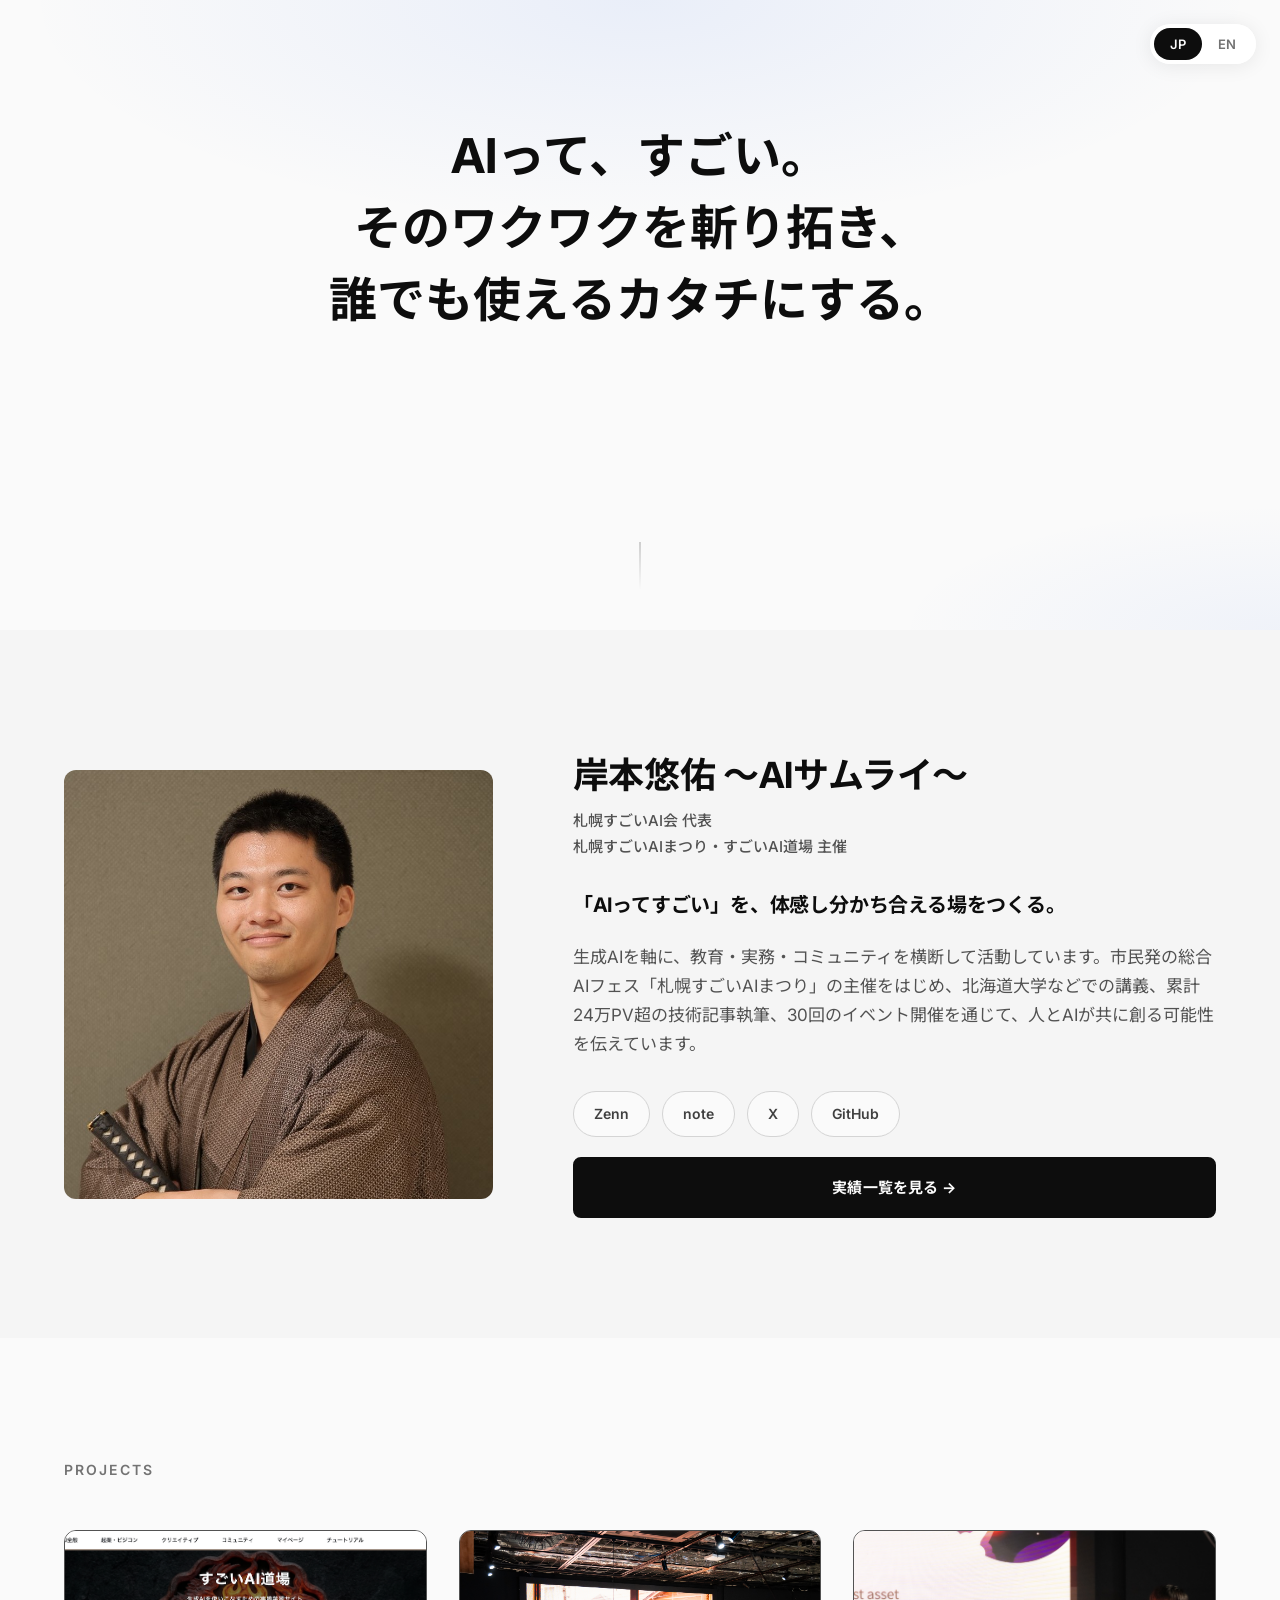
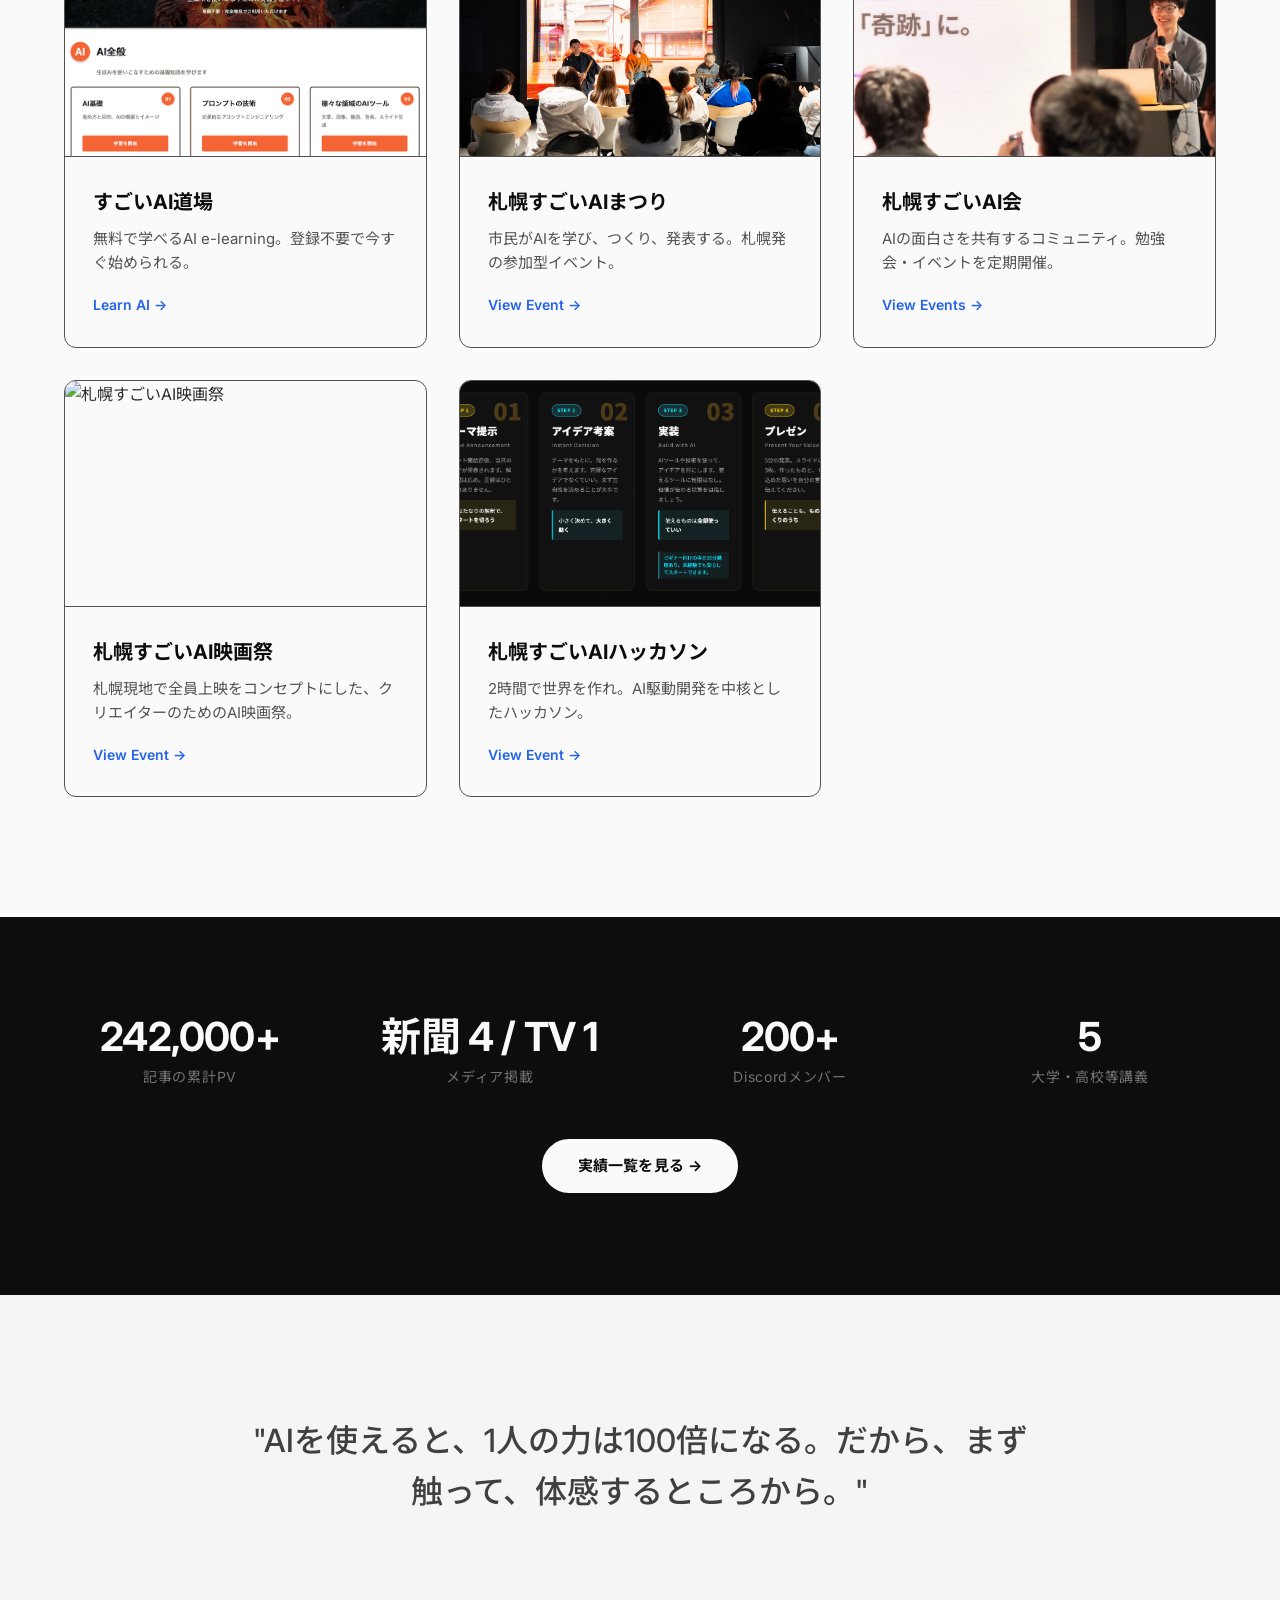
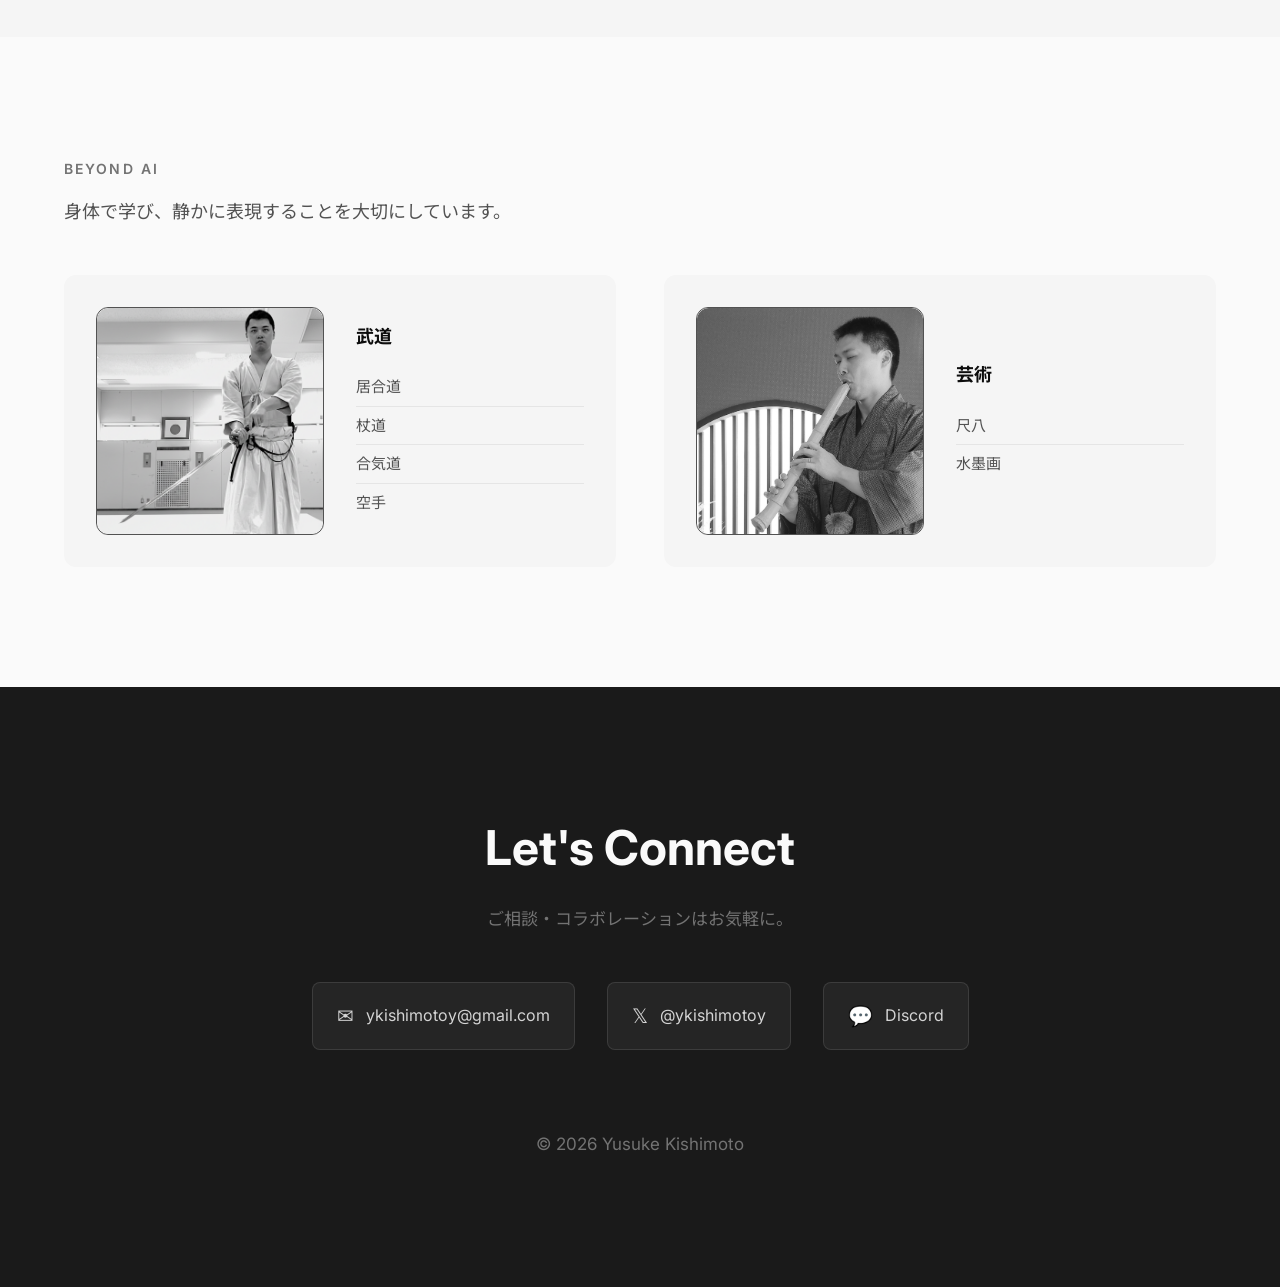
==== index.html @ 11d0e241 "Initial commit" ====
<!DOCTYPE html>
<html lang="ja">
<head>
  <meta charset="UTF-8">
  <meta name="viewport" content="width=device-width, initial-scale=1.0">
  <title>岸本悠佑 | AI × 教育 × コミュニティ</title>
  <meta name="description" content="生成AIを軸に、教育・実務・コミュニティを横断した活動を行っています。札幌すごいAI会代表。">
  <link rel="icon" type="image/png" href="img/logo.png">
  <link rel="stylesheet" href="styles.css">
  <link rel="preconnect" href="https://fonts.googleapis.com">
  <link rel="preconnect" href="https://fonts.gstatic.com" crossorigin>
  <link href="https://fonts.googleapis.com/css2?family=Inter:wght@300;400;500;600;700&family=Noto+Sans+JP:wght@300;400;500;700&display=swap" rel="stylesheet">
</head>
<body>

  <!-- Language Switcher -->
  <nav class="lang-nav">
    <button id="lang-ja" class="lang-btn active">JP</button>
    <button id="lang-en" class="lang-btn">EN</button>
  </nav>

  <!-- ==================== JAPANESE ==================== -->
  <div id="content-ja" class="content-wrapper">

    <!-- Hero -->
    <section class="hero">
      <div class="hero-bg"></div>
      <div class="hero-content">
        <h1 class="hero-title">
          <span>AIって、すごい。</span>
          <span>そのワクワクを斬り拓き、</span>
          <span>誰でも使えるカタチにする。</span>
        </h1>
        <div class="hero-cta">
           <!--<a href="https://dojo.sugoiai.org" target="_blank" rel="noopener" class="btn btn-primary">AIを学ぶ</a>-->
        </div>
      </div>
      <div class="scroll-indicator">
        <span></span>
      </div>
    </section>

    <!-- About -->
    <section class="about">
      <div class="container">
        <div class="about-grid">
          <div class="about-image">
            <img src="img/main.JPG" alt="岸本悠佑">
          </div>
          <div class="about-text">
            <p class="about-name">岸本悠佑 〜AIサムライ〜</p> 
            <p class="about-title">札幌すごいAI会 代表<br>札幌すごいAIまつり・すごいAI道場 主催</p>
            <h2>「AIってすごい」を、体感し分かち合える場をつくる。</h2>
            <p>生成AIを軸に、教育・実務・コミュニティを横断して活動しています。市民発の総合AIフェス「札幌すごいAIまつり」の主催をはじめ、北海道大学などでの講義、累計24万PV超の技術記事執筆、30回のイベント開催を通じて、人とAIが共に創る可能性を伝えています。</p>
            <div class="about-links">
              <a href="https://zenn.dev/ykishimotoy" target="_blank" rel="noopener">Zenn</a>
              <a href="https://note.com/ykishimotoy" target="_blank" rel="noopener">note</a>
              <a href="https://x.com/ykishimotoy" target="_blank" rel="noopener">X</a>
              <a href="https://github.com/ykishimotoy" target="_blank" rel="noopener">GitHub</a>
            </div>
            <a href="achievements.html" class="btn-achievements">実績一覧を見る &rarr;</a>
          </div>
        </div>
      </div>
    </section>

    <!-- Projects -->
    <section class="projects">
      <div class="container">
        <h2 class="section-title">Projects</h2>
        <div class="project-grid">

          <a href="https://dojo.sugoiai.org" target="_blank" rel="noopener" class="project-card">
            <div class="project-image">
              <img src="img/dojo.png" alt="すごいAI道場">
            </div>
            <div class="project-info">
              <h3>すごいAI道場</h3>
              <p>無料で学べるAI e-learning。登録不要で今すぐ始められる。</p>
              <span class="project-link">Learn AI →</span>
            </div>
          </a>

          <a href="https://matsuri.sugoiai.org" target="_blank" rel="noopener" class="project-card">
            <div class="project-image">
              <img src="img/matsuri2.jpg" alt="札幌すごいAIまつり">
            </div>
            <div class="project-info">
              <h3>札幌すごいAIまつり</h3>
              <p>市民がAIを学び、つくり、発表する。札幌発の参加型イベント。</p>
              <span class="project-link">View Event →</span>
            </div>
          </a>

          <a href="https://sapporo-sugoi-ai.connpass.com" target="_blank" rel="noopener" class="project-card">
            <div class="project-image">
              <img src="img/community.JPG" alt="札幌すごいAI会">
            </div>
            <div class="project-info">
              <h3>札幌すごいAI会</h3>
              <p>AIの面白さを共有するコミュニティ。勉強会・イベントを定期開催。</p>
              <span class="project-link">View Events →</span>
            </div>
          </a>

          <a href="https://film-2026-spring.sugoiai.org" target="_blank" rel="noopener" class="project-card">
            <div class="project-image">
              <img src="img/film2.jpg" alt="札幌すごいAI映画祭">
            </div>
            <div class="project-info">
              <h3>札幌すごいAI映画祭</h3>
              <p>札幌現地で全員上映をコンセプトにした、クリエイターのためのAI映画祭。</p>
              <span class="project-link">View Event →</span>
            </div>
          </a>

          <a href="https://hack-2026-spring.sugoiai.org" target="_blank" rel="noopener" class="project-card">
            <div class="project-image">
              <img src="img/hack.png" alt="札幌すごいAIハッカソン">
            </div>
            <div class="project-info">
              <h3>札幌すごいAIハッカソン</h3>
              <p>2時間で世界を作れ。AI駆動開発を中核としたハッカソン。</p>
              <span class="project-link">View Event →</span>
            </div>
          </a>

        </div>
      </div>
    </section>

    <!-- Numbers -->
    <section class="numbers">
      <div class="container">
        <div class="numbers-grid">
          <div class="number-item">
            <span class="number">242,000+</span>
            <span class="number-label">記事の累計PV</span>
          </div>
          <div class="number-item">
            <span class="number">新聞 4 / TV 1</span>
            <span class="number-label">メディア掲載</span>
          </div>
          <div class="number-item">
            <span class="number">200+</span>
            <span class="number-label">Discordメンバー</span>
          </div>
          <div class="number-item">
            <span class="number">5</span>
            <span class="number-label">大学・高校等講義</span>
          </div>
        </div>
        <div class="numbers-more">
          <a href="achievements.html" class="more-link">実績一覧を見る &rarr;</a>
        </div>
      </div>
    </section>

    <!-- Philosophy -->
    <section class="philosophy">
      <div class="container">
        <div class="philosophy-content">
          <blockquote>
            "AIを使えると、1人の力は100倍になる。だから、まず触って、体感するところから。"
          </blockquote>
        </div>
      </div>
    </section>

    <!-- Personal -->
    <section class="personal">
      <div class="container">
        <h2 class="section-title">Beyond AI</h2>
        <p class="section-desc">身体で学び、静かに表現することを大切にしています。</p>
        <div class="personal-grid">
          <div class="personal-card">
            <div class="personal-image">
              <img src="img/budo.png" alt="武道">
            </div>
            <div class="personal-info">
              <h3>武道</h3>
              <ul>
                <li>居合道</li>
                <li>杖道</li>
                <li>合気道</li>
                <li>空手</li>
              </ul>
            </div>
          </div>
          <div class="personal-card">
            <div class="personal-image">
              <img src="img/art.JPG" alt="芸術">
            </div>
            <div class="personal-info">
              <h3>芸術</h3>
              <ul>
                <li>尺八</li>
                <li>水墨画</li>
              </ul>
            </div>
          </div>
        </div>
      </div>
    </section>

    <!-- Contact -->
    <footer class="contact">
      <div class="container">
        <h2>Let's Connect</h2>
        <p>ご相談・コラボレーションはお気軽に。</p>
        <div class="contact-links">
          <a href="mailto:ykishimotoy@gmail.com" class="contact-item">
            <span class="contact-icon">✉</span>
            <span>ykishimotoy@gmail.com</span>
          </a>
          <a href="https://x.com/ykishimotoy" target="_blank" rel="noopener" class="contact-item">
            <span class="contact-icon">𝕏</span>
            <span>@ykishimotoy</span>
          </a>
          <a href="https://discord.gg/Ve2tQeN7cw" target="_blank" rel="noopener" class="contact-item">
            <span class="contact-icon">💬</span>
            <span>Discord</span>
          </a>
        </div>
        <p class="copyright">© 2026 Yusuke Kishimoto</p>
      </div>
    </footer>

  </div>

  <!-- ==================== ENGLISH ==================== -->
  <div id="content-en" class="content-wrapper" style="display: none;">

    <!-- Hero -->
    <section class="hero">
      <div class="hero-bg"></div>
      <div class="hero-content">
        <h1 class="hero-title">
          <span>AI is incredible.</span>
          <span>I make AI excitement </span>
          <span>into skills for everyone.</span>
        </h1>
        <div class="hero-cta">
          <!--<a href="https://dojo.sugoiai.org" target="_blank" rel="noopener" class="btn btn-primary">Learn AI</a>-->
        </div>
      </div>
      <div class="scroll-indicator">
        <span></span>
      </div>
    </section>

    <!-- About -->
    <section class="about">
      <div class="container">
        <div class="about-grid">
          <div class="about-image">
            <img src="img/main.JPG" alt="Yusuke Kishimoto">
          </div>
          <div class="about-text">
            <p class="about-name">Yusuke Kishimoto ~AI Samurai~</p>
            <p class="about-title">Founder, Sapporo Sugoi AI Community<br>Organizer, AI Festival & Dojo</p>
            <h2>Creating spaces to experience and share the wonder of AI.</h2>
            <p>I work across education, professional practice, and community building, with generative AI at the core.
              Through lectures at institutions such as Hokkaido University, writing technical articles with over 240,000 total page views, and organizing 30 events, I share the possibilities of AI.</p>
            <div class="about-links">
              <a href="https://zenn.dev/ykishimotoy" target="_blank" rel="noopener">Zenn</a>
              <a href="https://note.com/ykishimotoy" target="_blank" rel="noopener">note</a>
              <a href="https://x.com/ykishimotoy" target="_blank" rel="noopener">X</a>
              <a href="https://github.com/ykishimotoy" target="_blank" rel="noopener">GitHub</a>
            </div>
            <a href="achievements.html" class="btn-achievements">View Achievements &rarr;</a>
          </div>
        </div>
      </div>
    </section>

    <!-- Projects -->
    <section class="projects">
      <div class="container">
        <h2 class="section-title">Projects</h2>
        <div class="project-grid">

          <a href="https://dojo.sugoiai.org" target="_blank" rel="noopener" class="project-card">
            <div class="project-image">
              <img src="img/dojo.png" alt="Sugoi AI Dojo">
            </div>
            <div class="project-info">
              <h3>Sugoi AI Dojo</h3>
              <p>Free AI e-learning platform. No registration required.</p>
              <span class="project-link">Learn AI →</span>
            </div>
          </a>

          <a href="https://matsuri.sugoiai.org" target="_blank" rel="noopener" class="project-card">
            <div class="project-image">
              <img src="img/matsuri2.jpg" alt="Sapporo Sugoi AI Festival">
            </div>
            <div class="project-info">
              <h3>Sapporo Sugoi AI Festival</h3>
              <p>A citizen-driven event to learn, create, and present with AI.</p>
              <span class="project-link">View Event →</span>
            </div>
          </a>

          <a href="https://sapporo-sugoi-ai.connpass.com" target="_blank" rel="noopener" class="project-card">
            <div class="project-image">
              <img src="img/community.JPG" alt="Sapporo Sugoi AI Community">
            </div>
            <div class="project-info">
              <h3>Sapporo Sugoi AI Community</h3>
              <p>A community sharing the excitement of AI through regular events.</p>
              <span class="project-link">View Events →</span>
            </div>
          </a>

          <a href="https://film-2026-spring.sugoiai.org" target="_blank" rel="noopener" class="project-card">
            <div class="project-image">
              <img src="img/film2.jpg" alt="Sapporo Sugoi AI Film Festival">
            </div>
            <div class="project-info">
              <h3>Sapporo Sugoi AI Film Festival</h3>
              <p>An AI film festival for creators, where everyone can screen their work in Sapporo.</p>
              <span class="project-link">View Event →</span>
            </div>
          </a>

          <a href="https://hack-2026-spring.sugoiai.org" target="_blank" rel="noopener" class="project-card">
            <div class="project-image">
              <img src="img/hack.png" alt="Sapporo Sugoi AI Hackathon">
            </div>
            <div class="project-info">
              <h3>Sapporo Sugoi AI Hackathon</h3>
              <p>Create a world in 2 hours. A hackathon centered on AI-driven development.</p>
              <span class="project-link">View Event →</span>
            </div>
          </a>

        </div>
      </div>
    </section>

    <!-- Numbers -->
    <section class="numbers">
      <div class="container">
        <div class="numbers-grid">
          <div class="number-item">
            <span class="number">242,000+</span>
            <span class="number-label">Article Views</span>
          </div>
          <div class="number-item">
            <span class="number">4 News /1 TV</span>
            <span class="number-label">Media Coverage</span>
          </div>
          <div class="number-item">
            <span class="number">200+</span>
            <span class="number-label">Discord Members</span>
          </div>
          <div class="number-item">
            <span class="number">5</span>
            <span class="number-label">University & High School Courses</span>
          </div>
        </div>
        <div class="numbers-more">
          <a href="achievements.html" class="more-link">View All Achievements &rarr;</a>
        </div>
      </div>
    </section>

    <!-- Philosophy -->
    <section class="philosophy">
      <div class="container">
        <div class="philosophy-content">
          <blockquote>
            "With AI, one person's power multiplies 100x. So start by touching it, experiencing it."
          </blockquote>
        </div>
      </div>
    </section>

    <!-- Personal -->
    <section class="personal">
      <div class="container">
        <h2 class="section-title">Beyond AI</h2>
        <p class="section-desc">I value learning through the body and expressing ideas quietly.</p>
        <div class="personal-grid">
          <div class="personal-card">
            <div class="personal-image">
              <img src="img/budo.png" alt="BUDO">
            </div>
            <div class="personal-info">
              <h3>Martial Arts</h3>
              <ul>
                <li>Iaido</li>
                <li>Jodo</li>
                <li>Aikido</li>
                <li>Karate</li>
              </ul>
            </div>
          </div>
          <div class="personal-card">
            <div class="personal-image">
              <img src="img/art.JPG" alt="ART">
            </div>
            <div class="personal-info">
              <h3>Arts</h3>
              <ul>
                <li>Shakuhachi</li>
                <li>Ink Painting</li>
              </ul>
            </div>
          </div>
        </div>
      </div>
    </section>

    <!-- Contact -->
    <footer class="contact">
      <div class="container">
        <h2>Let's Connect</h2>
        <p>Open for collaboration and inquiries.</p>
        <div class="contact-links">
          <a href="mailto:ykishimotoy@gmail.com" class="contact-item">
            <span class="contact-icon">✉</span>
            <span>ykishimotoy@gmail.com</span>
          </a>
          <a href="https://x.com/ykishimotoy" target="_blank" rel="noopener" class="contact-item">
            <span class="contact-icon">𝕏</span>
            <span>@ykishimotoy</span>
          </a>
          <a href="https://discord.gg/Ve2tQeN7cw" target="_blank" rel="noopener" class="contact-item">
            <span class="contact-icon">💬</span>
            <span>Discord</span>
          </a>
        </div>
        <p class="copyright">© 2026 Yusuke Kishimoto</p>
      </div>
    </footer>

  </div>

  <script src="script.js"></script>
</body>
</html>
---- styles.css ----
/* ============================================
   CSS Variables
   ============================================ */
:root {
  --black: #0d0d0d;
  --gray-900: #1a1a1a;
  --gray-800: #2d2d2d;
  --gray-700: #404040;
  --gray-600: #525252;
  --gray-500: #737373;
  --gray-400: #a3a3a3;
  --gray-300: #d4d4d4;
  --gray-200: #e5e5e5;
  --gray-100: #f5f5f5;
  --white: #fafafa;

  --accent: #2563eb;
  --accent-light: #3b82f6;

  --font-sans: 'Inter', 'Noto Sans JP', -apple-system, BlinkMacSystemFont, sans-serif;

  --container: 1200px;
  --radius: 12px;
  --radius-sm: 8px;

  --transition: 0.3s cubic-bezier(0.4, 0, 0.2, 1);
}

/* ============================================
   Reset
   ============================================ */
*, *::before, *::after {
  box-sizing: border-box;
  margin: 0;
  padding: 0;
}

html {
  font-size: 16px;
  scroll-behavior: smooth;
}

body {
  font-family: var(--font-sans);
  font-weight: 400;
  line-height: 1.7;
  color: var(--gray-800);
  background: var(--white);
  -webkit-font-smoothing: antialiased;
}

img {
  max-width: 100%;
  display: block;
}

a {
  color: inherit;
  text-decoration: none;
}

ul {
  list-style: none;
}

/* ============================================
   Layout
   ============================================ */
.container {
  max-width: var(--container);
  margin: 0 auto;
  padding: 0 24px;
}

.section-title {
  font-size: clamp(12px, 1.5vw, 14px);
  font-weight: 600;
  letter-spacing: 0.15em;
  text-transform: uppercase;
  color: var(--gray-500);
  margin-bottom: 48px;
}

.section-desc {
  font-size: 1.125rem;
  color: var(--gray-600);
  margin-top: -32px;
  margin-bottom: 48px;
}

/* ============================================
   Site Logo
   ============================================ */
.site-logo {
  position: absolute;
  top: 24px;
  left: 24px;
  z-index: 1000;
  width: 44px;
  height: 44px;
  transition: var(--transition);
}

.site-logo img {
  width: 100%;
  height: 100%;
  object-fit: contain;
}

.site-logo:hover {
  transform: scale(1.05);
}

/* ============================================
   Language Nav
   ============================================ */
.lang-nav {
  position: absolute;
  top: 24px;
  right: 24px;
  z-index: 1000;
  display: flex;
  background: rgba(255, 255, 255, 0.95);
  backdrop-filter: blur(10px);
  border-radius: 100px;
  padding: 4px;
  box-shadow: 0 2px 20px rgba(0, 0, 0, 0.08);
}

.lang-btn {
  font-family: var(--font-sans);
  font-size: 13px;
  font-weight: 600;
  padding: 8px 16px;
  border: none;
  border-radius: 100px;
  background: transparent;
  color: var(--gray-500);
  cursor: pointer;
  transition: var(--transition);
}

.lang-btn:hover {
  color: var(--gray-800);
}

.lang-btn.active {
  background: var(--black);
  color: var(--white);
}

/* ============================================
   Hero
   ============================================ */
.hero {
  min-height: 70vh;
  display: flex;
  flex-direction: column;
  justify-content: flex-start;
  align-items: center;
  position: relative;
  padding: 120px 24px;
  overflow: hidden;
}

.hero-bg {
  position: absolute;
  inset: 0;
  background:
    radial-gradient(ellipse 80% 60% at 50% 0%, rgba(37, 99, 235, 0.08) 0%, transparent 60%),
    radial-gradient(ellipse 60% 40% at 100% 100%, rgba(37, 99, 235, 0.05) 0%, transparent 50%);
  pointer-events: none;
}

.hero-content {
  position: relative;
  text-align: center;
  max-width: 900px;
}

.hero-label {
  font-size: 13px;
  font-weight: 600;
  letter-spacing: 0.2em;
  text-transform: uppercase;
  color: var(--accent);
  margin-bottom: 24px;
}

.hero-title {
  font-size: clamp(1.75rem, 5vw, 3rem);
  font-weight: 700;
  line-height: 1.5;
  letter-spacing: 0;
  color: var(--black);
  margin-bottom: 40px;
}

.hero-title span {
  display: block;
}

.hero-cta {
  display: flex;
  gap: 16px;
  justify-content: center;
  flex-wrap: wrap;
}

.btn {
  display: inline-flex;
  align-items: center;
  justify-content: center;
  padding: 14px 32px;
  font-size: 15px;
  font-weight: 600;
  border-radius: 100px;
  transition: var(--transition);
}

.btn-primary {
  background: var(--black);
  color: var(--white);
}

.btn-primary:hover {
  background: var(--gray-800);
  transform: translateY(-2px);
  box-shadow: 0 10px 30px rgba(0, 0, 0, 0.15);
}

.btn-secondary {
  background: var(--white);
  color: var(--black);
  border: 1.5px solid var(--gray-300);
}

.btn-secondary:hover {
  border-color: var(--gray-400);
  transform: translateY(-2px);
}

.scroll-indicator {
  position: absolute;
  bottom: 40px;
  left: 50%;
  transform: translateX(-50%);
}

.scroll-indicator span {
  display: block;
  width: 1px;
  height: 48px;
  background: linear-gradient(to bottom, var(--gray-400), transparent);
  animation: pulse 2s ease-in-out infinite;
}

@keyframes pulse {
  0%, 100% { opacity: 0.4; }
  50% { opacity: 1; }
}

/* ============================================
   About
   ============================================ */
.about {
  padding: 120px 0;
  background: var(--gray-100);
}

.about-grid {
  display: grid;
  grid-template-columns: 1fr 1.5fr;
  gap: 80px;
  align-items: center;
}

.about-image {
  position: relative;
}

.about-image img {
  width: 100%;
  aspect-ratio: 1;
  object-fit: cover;
  border-radius: var(--radius);
}

.image-placeholder {
  aspect-ratio: 1;
  background: linear-gradient(135deg, var(--gray-200) 0%, var(--gray-300) 100%);
  border-radius: var(--radius);
  display: flex;
  align-items: center;
  justify-content: center;
  font-size: 14px;
  font-weight: 600;
  letter-spacing: 0.1em;
  color: var(--gray-500);
  position: relative;
  overflow: hidden;
}

.image-placeholder::before {
  content: '';
  position: absolute;
  inset: 0;
  border: 1px dashed var(--gray-400);
  border-radius: var(--radius);
  margin: 16px;
}

.image-placeholder.dark {
  background: linear-gradient(135deg, var(--gray-800) 0%, var(--gray-900) 100%);
  color: var(--gray-500);
}

.image-placeholder.dark::before {
  border-color: var(--gray-700);
}


.about-name {
  font-size: clamp(1.5rem, 3vw, 2.25rem);
  font-weight: 700;
  color: var(--black);
  line-height: 1.4;
  letter-spacing: -0.01em;
  margin-bottom: 8px;
}

.about-title {
  font-size: 0.9375rem;
  font-weight: 500;
  color: var(--gray-600);
  margin-bottom: 32px;
}

.about-text h2 {
  font-size: 1.25rem;
  font-weight: 700;
  line-height: 1.4;
  letter-spacing: -0.01em;
  color: var(--black);
  margin-bottom: 24px;
}

.about-text p:not(.about-name):not(.about-title) {
  font-size: 1.0625rem;
  color: var(--gray-600);
  margin-bottom: 32px;
}

.about-links {
  display: flex;
  gap: 12px;
  flex-wrap: wrap;
}

.about-links a {
  display: inline-flex;
  align-items: center;
  justify-content: center;
  font-size: 14px;
  font-weight: 600;
  color: var(--gray-700);
  padding: 10px 20px;
  background: var(--white);
  border: 1.5px solid var(--gray-300);
  border-radius: 100px;
  transition: var(--transition);
}

.about-links a:hover {
  color: var(--black);
  border-color: var(--gray-500);
  transform: translateY(-2px);
  box-shadow: 0 4px 12px rgba(0, 0, 0, 0.1);
}

/* ============================================
   Projects
   ============================================ */
.projects {
  padding: 120px 0;
}

.project-grid {
  display: grid;
  grid-template-columns: repeat(3, 1fr);
  gap: 32px;
}

.project-card {
  display: block;
  background: var(--white);
  border-radius: var(--radius);
  overflow: hidden;
  border: 1px solid var(--gray-600);
  transition: var(--transition);
}

.project-card:hover {
  transform: translateY(-8px);
  box-shadow: 0 20px 60px rgba(0, 0, 0, 0.1);
  border-color: var(--gray-700);
}

.project-image {
  position: relative;
  overflow: hidden;
  border-bottom: 1px solid var(--gray-600);
}

.project-image img {
  width: 100%;
  aspect-ratio: 16/10;
  object-fit: cover;
  transition: transform var(--transition);
}

.project-card:hover .project-image img {
  transform: scale(1.05);
}

.project-image .image-placeholder {
  aspect-ratio: 16/10;
  border-radius: 0;
}

.project-info {
  padding: 28px;
}

.project-info h3 {
  font-size: 1.25rem;
  font-weight: 700;
  color: var(--black);
  margin-bottom: 8px;
}

.project-info p {
  font-size: 0.9375rem;
  color: var(--gray-600);
  margin-bottom: 16px;
  line-height: 1.6;
}

.project-link {
  font-size: 14px;
  font-weight: 600;
  color: var(--accent);
  transition: var(--transition);
}

.project-card:hover .project-link {
  color: var(--accent-light);
}

/* ============================================
   Numbers
   ============================================ */
.numbers {
  padding: 100px 0;
  background: var(--black);
}

.numbers-grid {
  display: grid;
  grid-template-columns: repeat(4, 1fr);
  gap: 48px;
  text-align: center;
}

.number-item {
  display: flex;
  flex-direction: column;
  gap: 8px;
}

.numbers-more {
  text-align: center;
  margin-top: 48px;
}

.more-link {
  display: inline-block;
  font-size: 15px;
  font-weight: 700;
  color: var(--black);
  padding: 14px 36px;
  background: var(--white);
  border: 2px solid var(--black);
  border-radius: 100px;
  transition: var(--transition);
  letter-spacing: 0.01em;
}

.more-link:hover {
  color: var(--black);
  background: var(--gray-200);
  border-color: var(--gray-200);
}

.btn-achievements {
  display: block;
  margin-top: 20px;
  font-size: 15px;
  font-weight: 700;
  color: var(--white);
  text-align: center;
  padding: 16px 32px;
  background: var(--black);
  border: 2px solid var(--black);
  border-radius: 8px;
  transition: var(--transition);
  letter-spacing: 0.01em;
}

.btn-achievements:hover {
  background: var(--gray-800);
  border-color: var(--gray-800);
  color: var(--white);
}

.number {
  font-size: clamp(1.75rem, 4vw, 2.5rem);
  font-weight: 700;
  letter-spacing: -0.02em;
  color: var(--white);
  line-height: 1;
}

.number-label {
  font-size: 14px;
  color: var(--gray-500);
  letter-spacing: 0.05em;
}

/* ============================================
   Philosophy
   ============================================ */
.philosophy {
  padding: 120px 0;
  background: var(--gray-100);
}

.philosophy-content {
  max-width: 800px;
  margin: 0 auto;
  text-align: center;
}

.philosophy blockquote {
  font-size: clamp(1.5rem, 3vw, 2rem);
  font-weight: 500;
  line-height: 1.6;
  color: var(--gray-700);
  font-style: normal;
}

/* ============================================
   Personal
   ============================================ */
.personal {
  padding: 120px 0;
}

.personal-grid {
  display: grid;
  grid-template-columns: repeat(2, 1fr);
  gap: 48px;
}

.personal-card {
  display: grid;
  grid-template-columns: 1fr 1fr;
  gap: 32px;
  align-items: center;
  padding: 32px;
  background: var(--gray-100);
  border-radius: var(--radius);
}

.personal-image {
  width: 100%; /* Ensure image takes full width of its container */
  aspect-ratio: 1; /* Maintain aspect ratio */
  overflow: hidden; /* Hide overflowing parts for rounded corners */
  border-radius: var(--radius); /* Apply rounded corners */
  border: 1px solid var(--gray-600); /* Apply gray border */
}

.personal-image img {
  width: 100%;
  height: 100%;
  object-fit: cover;
  border-radius: var(--radius); /* Apply rounded corners to the image itself */
}

.personal-info h3 {
  font-size: 1.125rem;
  font-weight: 700;
  color: var(--black);
  margin-bottom: 16px;
  letter-spacing: 0.02em;
}

.personal-info ul li {
  font-size: 0.9375rem;
  color: var(--gray-600);
  padding: 6px 0;
  border-bottom: 1px solid var(--gray-200);
}

.personal-info ul li:last-child {
  border-bottom: none;
}

/* ============================================
   Contact
   ============================================ */
.contact {
  padding: 120px 0 80px;
  background: var(--gray-900);
  text-align: center;
}

.contact h2 {
  font-size: clamp(2rem, 4vw, 3rem);
  font-weight: 700;
  color: var(--white);
  margin-bottom: 16px;
}

.contact > .container > p {
  font-size: 1.0625rem;
  color: var(--gray-500);
  margin-bottom: 48px;
}

.contact-links {
  display: flex;
  justify-content: center;
  gap: 32px;
  flex-wrap: wrap;
  margin-bottom: 80px;
}

.contact-item {
  display: flex;
  align-items: center;
  gap: 12px;
  padding: 16px 24px;
  background: rgba(255, 255, 255, 0.05);
  border-radius: var(--radius-sm);
  border: 1px solid rgba(255, 255, 255, 0.1);
  color: var(--gray-300);
  transition: var(--transition);
}

.contact-item:hover {
  background: rgba(255, 255, 255, 0.1);
  border-color: rgba(255, 255, 255, 0.2);
  color: var(--white);
}

.contact-icon {
  font-size: 1.25rem;
}

.copyright {
  font-size: 13px;
  color: var(--gray-600);
}

/* ============================================
   Animations
   ============================================ */
.hero-content,
.about-grid,
.project-card,
.number-item,
.philosophy-content,
.personal-card {
  opacity: 0;
  transform: translateY(40px);
  transition: opacity 0.8s ease, transform 0.8s ease;
}

.visible .hero-content,
.visible .about-grid,
.visible .project-card,
.visible .number-item,
.visible .philosophy-content,
.visible .personal-card,
.hero .hero-content {
  opacity: 1;
  transform: translateY(0);
}

.project-card:nth-child(1) { transition-delay: 0s; }
.project-card:nth-child(2) { transition-delay: 0.1s; }
.project-card:nth-child(3) { transition-delay: 0.2s; }

.number-item:nth-child(1) { transition-delay: 0s; }
.number-item:nth-child(2) { transition-delay: 0.1s; }
.number-item:nth-child(3) { transition-delay: 0.2s; }
.number-item:nth-child(4) { transition-delay: 0.3s; }

.personal-card:nth-child(1) { transition-delay: 0s; }
.personal-card:nth-child(2) { transition-delay: 0.15s; }

/* ============================================
   Responsive
   ============================================ */
@media (max-width: 1024px) {
  .about-grid {
    grid-template-columns: 1fr;
    gap: 48px;
  }

  .about-image {
    max-width: 320px;
    width: 100%;
    margin: 0 auto;
  }

  .project-grid {
    grid-template-columns: 1fr;
    max-width: 500px;
    margin: 0 auto;
  }

  .numbers-grid {
    grid-template-columns: repeat(2, 1fr);
    gap: 48px 24px;
  }

  .personal-grid {
    grid-template-columns: 1fr;
    max-width: 500px;
    margin: 0 auto;
  }
}

@media (max-width: 640px) {
  .hero {
    padding: 100px 20px 60px;
  }

  .hero-title {
    font-size: 1.25rem;
    line-height: 1.7;
  }

  .about,
  .projects,
  .philosophy,
  .personal {
    padding: 80px 0;
  }

  .numbers {
    padding: 60px 0;
  }

  .numbers-grid {
    grid-template-columns: repeat(2, 1fr);
    gap: 32px 16px;
  }

  .number {
    font-size: 1.5rem;
  }

  .about-image {
    max-width: 320px;
    width: 100%;
    margin: 0 auto;
  }

  .about-image .image-placeholder {
    aspect-ratio: 1;
  }

  .personal-card {
    grid-template-columns: 1fr;
    text-align: center;
    padding: 24px;
  }

  .personal-image {
    width: 100%;
    max-width: 320px;
    margin: 0 auto;
  }

  .personal-image .image-placeholder {
    aspect-ratio: 1;
  }

  .personal-info ul {
    display: grid;
    grid-template-columns: repeat(2, 1fr);
    gap: 0 16px;
  }

  .personal-info ul li {
    border-bottom: none;
  }

  .contact {
    padding: 80px 0 60px;
  }

  .contact-links {
    flex-direction: column;
    align-items: center;
    gap: 16px;
  }

  .contact-item {
    width: 100%;
    max-width: 300px;
    justify-content: center;
  }

  .lang-nav {
    top: 16px;
    right: 16px;
  }

  .section-title {
    margin-bottom: 32px;
  }

  .section-desc {
    margin-top: -20px;
    margin-bottom: 32px;
  }
}
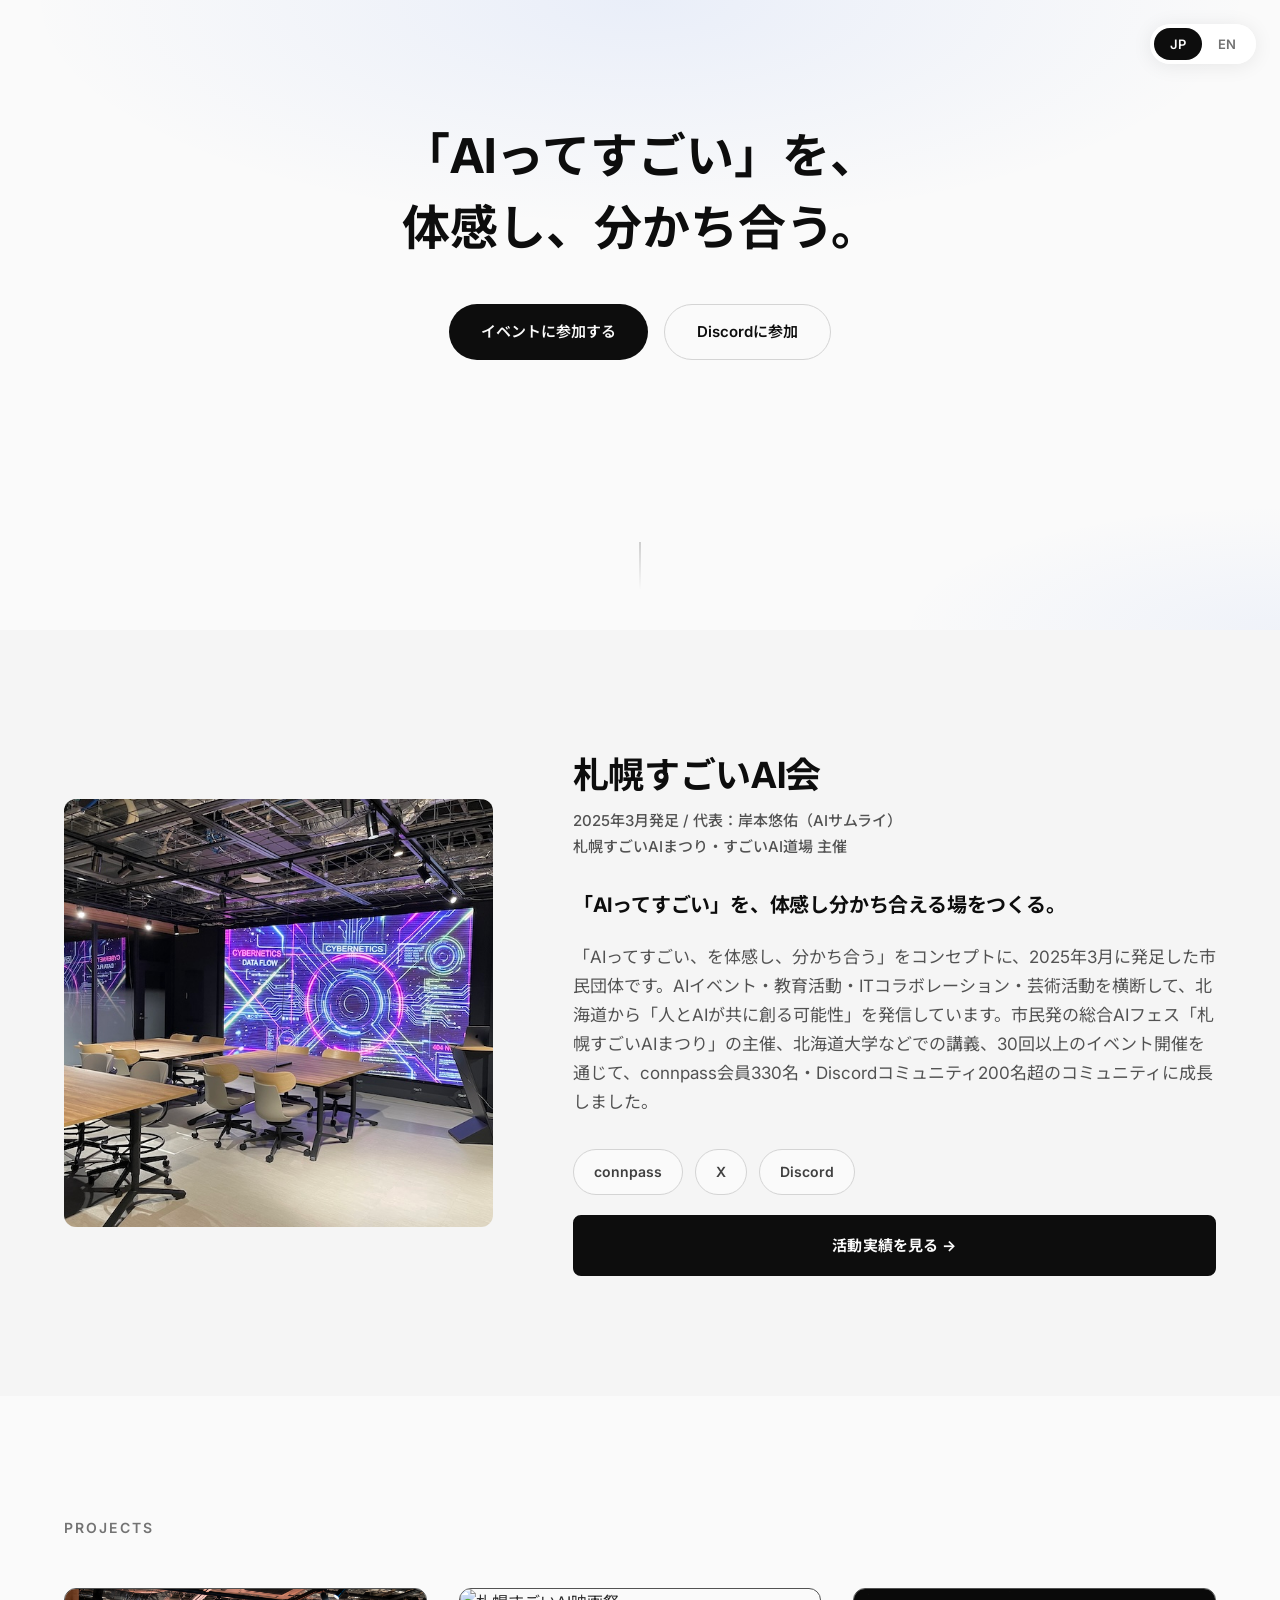
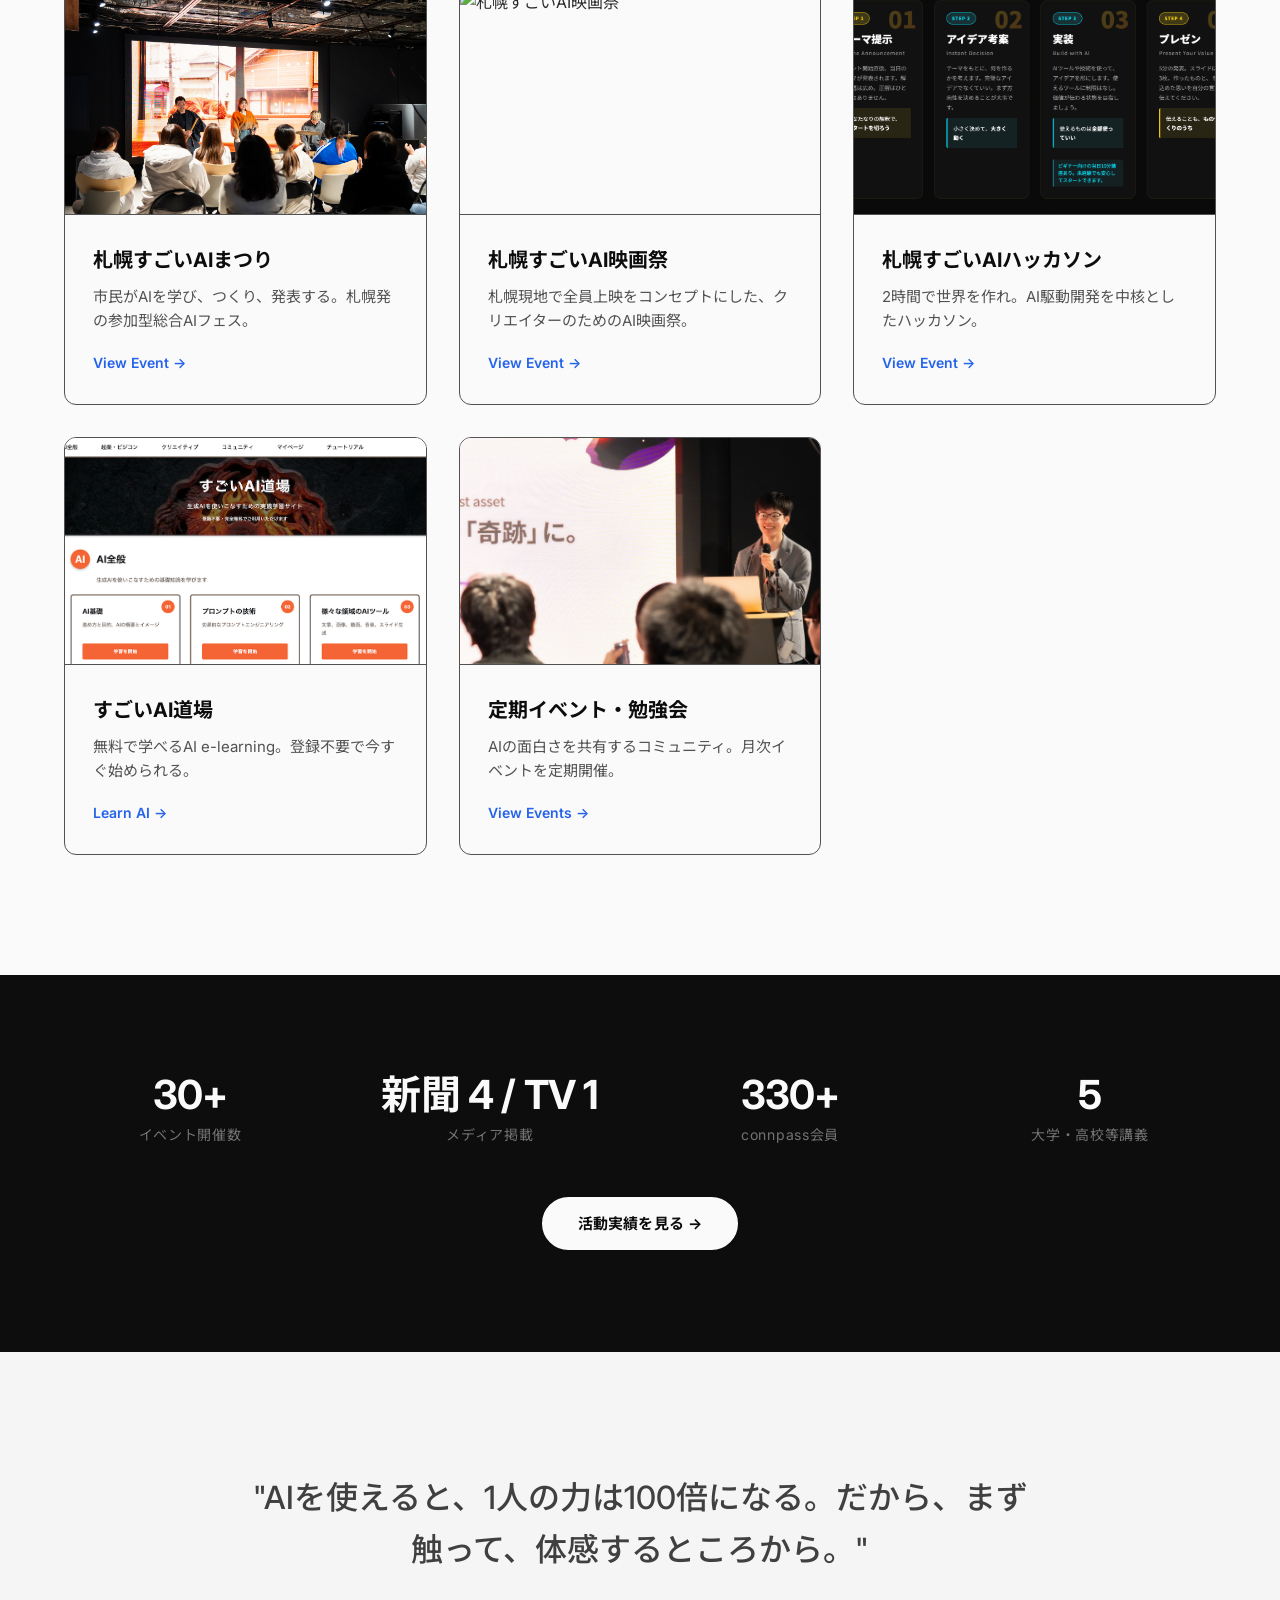
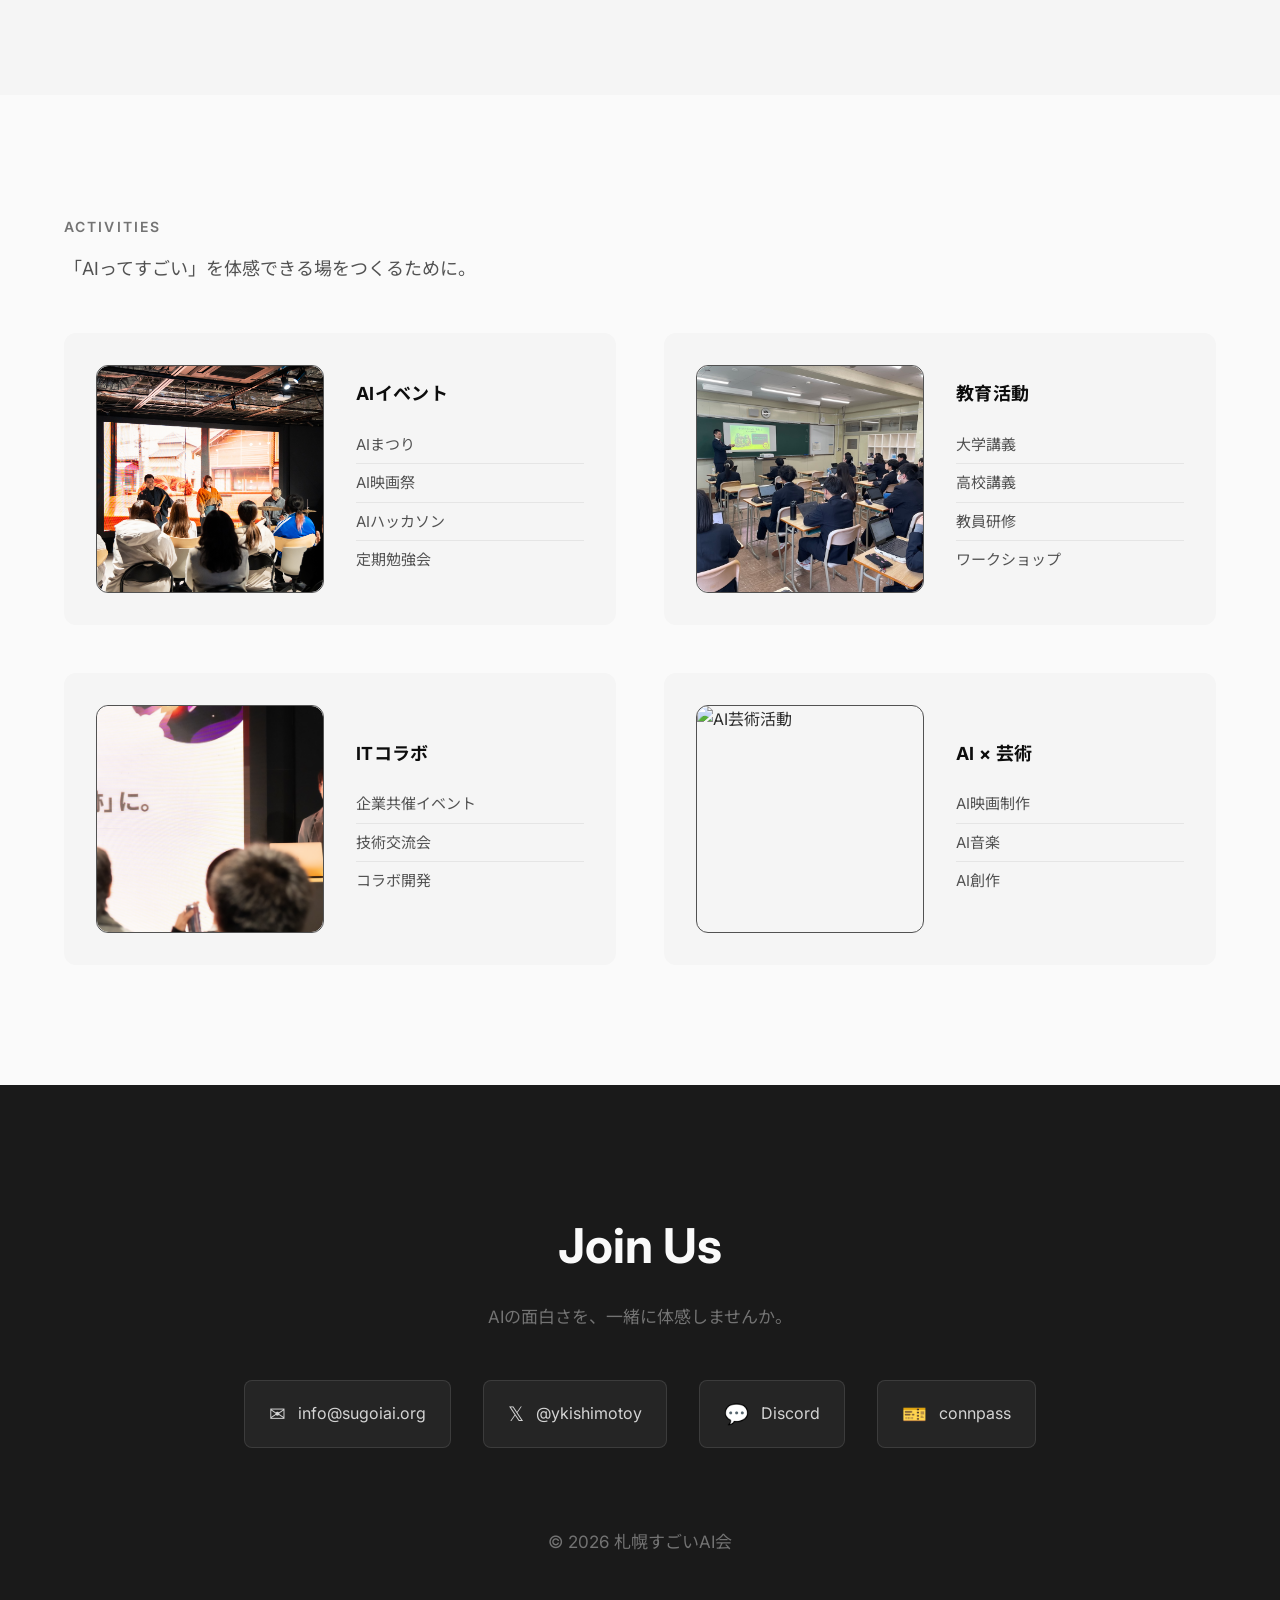
==== commit 47a1a2cd: "create sugoiai website" ====
--- a/index.html
+++ b/index.html
@@ -3,8 +3,8 @@
 <head>
   <meta charset="UTF-8">
   <meta name="viewport" content="width=device-width, initial-scale=1.0">
-  <title>岸本悠佑 | AI × 教育 × コミュニティ</title>
-  <meta name="description" content="生成AIを軸に、教育・実務・コミュニティを横断した活動を行っています。札幌すごいAI会代表。">
+  <title>札幌すごいAI会 | AIってすごい、を体感し、分かち合う</title>
+  <meta name="description" content="「AIってすごい、を体感し、分かち合う」をコンセプトに、AIイベント・教育活動・ITコラボレーション・芸術活動を行う札幌発の市民団体です。">
   <link rel="icon" type="image/png" href="img/logo.png">
   <link rel="stylesheet" href="styles.css">
   <link rel="preconnect" href="https://fonts.googleapis.com">
@@ -27,12 +27,12 @@
       <div class="hero-bg"></div>
       <div class="hero-content">
         <h1 class="hero-title">
-          <span>AIって、すごい。</span>
-          <span>そのワクワクを斬り拓き、</span>
-          <span>誰でも使えるカタチにする。</span>
+          <span>「AIってすごい」を、</span>
+          <span>体感し、分かち合う。</span>
         </h1>
         <div class="hero-cta">
-           <!--<a href="https://dojo.sugoiai.org" target="_blank" rel="noopener" class="btn btn-primary">AIを学ぶ</a>-->
+          <a href="https://sapporo-sugoi-ai.connpass.com" target="_blank" rel="noopener" class="btn btn-primary">イベントに参加する</a>
+          <a href="https://discord.gg/Ve2tQeN7cw" target="_blank" rel="noopener" class="btn btn-secondary">Discordに参加</a>
         </div>
       </div>
       <div class="scroll-indicator">
@@ -45,20 +45,19 @@
       <div class="container">
         <div class="about-grid">
           <div class="about-image">
-            <img src="img/main.JPG" alt="岸本悠佑">
+            <img src="img/matsuri.JPG" alt="札幌すごいAI会">
           </div>
           <div class="about-text">
-            <p class="about-name">岸本悠佑 〜AIサムライ〜</p> 
-            <p class="about-title">札幌すごいAI会 代表<br>札幌すごいAIまつり・すごいAI道場 主催</p>
+            <p class="about-name">札幌すごいAI会</p>
+            <p class="about-title">2025年3月発足 / 代表：岸本悠佑（AIサムライ）<br>札幌すごいAIまつり・すごいAI道場 主催</p>
             <h2>「AIってすごい」を、体感し分かち合える場をつくる。</h2>
-            <p>生成AIを軸に、教育・実務・コミュニティを横断して活動しています。市民発の総合AIフェス「札幌すごいAIまつり」の主催をはじめ、北海道大学などでの講義、累計24万PV超の技術記事執筆、30回のイベント開催を通じて、人とAIが共に創る可能性を伝えています。</p>
+            <p>「AIってすごい、を体感し、分かち合う」をコンセプトに、2025年3月に発足した市民団体です。AIイベント・教育活動・ITコラボレーション・芸術活動を横断して、北海道から「人とAIが共に創る可能性」を発信しています。市民発の総合AIフェス「札幌すごいAIまつり」の主催、北海道大学などでの講義、30回以上のイベント開催を通じて、connpass会員330名・Discordコミュニティ200名超のコミュニティに成長しました。</p>
             <div class="about-links">
-              <a href="https://zenn.dev/ykishimotoy" target="_blank" rel="noopener">Zenn</a>
-              <a href="https://note.com/ykishimotoy" target="_blank" rel="noopener">note</a>
+              <a href="https://sapporo-sugoi-ai.connpass.com" target="_blank" rel="noopener">connpass</a>
               <a href="https://x.com/ykishimotoy" target="_blank" rel="noopener">X</a>
-              <a href="https://github.com/ykishimotoy" target="_blank" rel="noopener">GitHub</a>
-            </div>
-            <a href="achievements.html" class="btn-achievements">実績一覧を見る &rarr;</a>
+              <a href="https://discord.gg/Ve2tQeN7cw" target="_blank" rel="noopener">Discord</a>
+            </div>
+            <a href="achievements.html" class="btn-achievements">活動実績を見る &rarr;</a>
           </div>
         </div>
       </div>
@@ -69,6 +68,39 @@
       <div class="container">
         <h2 class="section-title">Projects</h2>
         <div class="project-grid">
+
+          <a href="https://matsuri.sugoiai.org" target="_blank" rel="noopener" class="project-card">
+            <div class="project-image">
+              <img src="img/matsuri2.jpg" alt="札幌すごいAIまつり">
+            </div>
+            <div class="project-info">
+              <h3>札幌すごいAIまつり</h3>
+              <p>市民がAIを学び、つくり、発表する。札幌発の参加型総合AIフェス。</p>
+              <span class="project-link">View Event →</span>
+            </div>
+          </a>
+
+          <a href="https://film-2026-spring.sugoiai.org" target="_blank" rel="noopener" class="project-card">
+            <div class="project-image">
+              <img src="img/film2.jpg" alt="札幌すごいAI映画祭">
+            </div>
+            <div class="project-info">
+              <h3>札幌すごいAI映画祭</h3>
+              <p>札幌現地で全員上映をコンセプトにした、クリエイターのためのAI映画祭。</p>
+              <span class="project-link">View Event →</span>
+            </div>
+          </a>
+
+          <a href="https://hack-2026-spring.sugoiai.org" target="_blank" rel="noopener" class="project-card">
+            <div class="project-image">
+              <img src="img/hack.png" alt="札幌すごいAIハッカソン">
+            </div>
+            <div class="project-info">
+              <h3>札幌すごいAIハッカソン</h3>
+              <p>2時間で世界を作れ。AI駆動開発を中核としたハッカソン。</p>
+              <span class="project-link">View Event →</span>
+            </div>
+          </a>
 
           <a href="https://dojo.sugoiai.org" target="_blank" rel="noopener" class="project-card">
             <div class="project-image">
@@ -81,47 +113,14 @@
             </div>
           </a>
 
-          <a href="https://matsuri.sugoiai.org" target="_blank" rel="noopener" class="project-card">
-            <div class="project-image">
-              <img src="img/matsuri2.jpg" alt="札幌すごいAIまつり">
-            </div>
-            <div class="project-info">
-              <h3>札幌すごいAIまつり</h3>
-              <p>市民がAIを学び、つくり、発表する。札幌発の参加型イベント。</p>
-              <span class="project-link">View Event →</span>
-            </div>
-          </a>
-
           <a href="https://sapporo-sugoi-ai.connpass.com" target="_blank" rel="noopener" class="project-card">
             <div class="project-image">
-              <img src="img/community.JPG" alt="札幌すごいAI会">
-            </div>
-            <div class="project-info">
-              <h3>札幌すごいAI会</h3>
-              <p>AIの面白さを共有するコミュニティ。勉強会・イベントを定期開催。</p>
+              <img src="img/community.JPG" alt="定期イベント・勉強会">
+            </div>
+            <div class="project-info">
+              <h3>定期イベント・勉強会</h3>
+              <p>AIの面白さを共有するコミュニティ。月次イベントを定期開催。</p>
               <span class="project-link">View Events →</span>
-            </div>
-          </a>
-
-          <a href="https://film-2026-spring.sugoiai.org" target="_blank" rel="noopener" class="project-card">
-            <div class="project-image">
-              <img src="img/film2.jpg" alt="札幌すごいAI映画祭">
-            </div>
-            <div class="project-info">
-              <h3>札幌すごいAI映画祭</h3>
-              <p>札幌現地で全員上映をコンセプトにした、クリエイターのためのAI映画祭。</p>
-              <span class="project-link">View Event →</span>
-            </div>
-          </a>
-
-          <a href="https://hack-2026-spring.sugoiai.org" target="_blank" rel="noopener" class="project-card">
-            <div class="project-image">
-              <img src="img/hack.png" alt="札幌すごいAIハッカソン">
-            </div>
-            <div class="project-info">
-              <h3>札幌すごいAIハッカソン</h3>
-              <p>2時間で世界を作れ。AI駆動開発を中核としたハッカソン。</p>
-              <span class="project-link">View Event →</span>
             </div>
           </a>
 
@@ -134,16 +133,16 @@
       <div class="container">
         <div class="numbers-grid">
           <div class="number-item">
-            <span class="number">242,000+</span>
-            <span class="number-label">記事の累計PV</span>
+            <span class="number">30+</span>
+            <span class="number-label">イベント開催数</span>
           </div>
           <div class="number-item">
             <span class="number">新聞 4 / TV 1</span>
             <span class="number-label">メディア掲載</span>
           </div>
           <div class="number-item">
-            <span class="number">200+</span>
-            <span class="number-label">Discordメンバー</span>
+            <span class="number">330+</span>
+            <span class="number-label">connpass会員</span>
           </div>
           <div class="number-item">
             <span class="number">5</span>
@@ -151,7 +150,7 @@
           </div>
         </div>
         <div class="numbers-more">
-          <a href="achievements.html" class="more-link">実績一覧を見る &rarr;</a>
+          <a href="achievements.html" class="more-link">活動実績を見る &rarr;</a>
         </div>
       </div>
     </section>
@@ -167,35 +166,63 @@
       </div>
     </section>
 
-    <!-- Personal -->
+    <!-- Activities -->
     <section class="personal">
       <div class="container">
-        <h2 class="section-title">Beyond AI</h2>
-        <p class="section-desc">身体で学び、静かに表現することを大切にしています。</p>
+        <h2 class="section-title">Activities</h2>
+        <p class="section-desc">「AIってすごい」を体感できる場をつくるために。</p>
         <div class="personal-grid">
           <div class="personal-card">
             <div class="personal-image">
-              <img src="img/budo.png" alt="武道">
-            </div>
-            <div class="personal-info">
-              <h3>武道</h3>
-              <ul>
-                <li>居合道</li>
-                <li>杖道</li>
-                <li>合気道</li>
-                <li>空手</li>
-              </ul>
-            </div>
-          </div>
-          <div class="personal-card">
-            <div class="personal-image">
-              <img src="img/art.JPG" alt="芸術">
-            </div>
-            <div class="personal-info">
-              <h3>芸術</h3>
-              <ul>
-                <li>尺八</li>
-                <li>水墨画</li>
+              <img src="img/matsuri2.jpg" alt="AIイベント">
+            </div>
+            <div class="personal-info">
+              <h3>AIイベント</h3>
+              <ul>
+                <li>AIまつり</li>
+                <li>AI映画祭</li>
+                <li>AIハッカソン</li>
+                <li>定期勉強会</li>
+              </ul>
+            </div>
+          </div>
+          <div class="personal-card">
+            <div class="personal-image">
+              <img src="img/akan.jpg" alt="教育活動">
+            </div>
+            <div class="personal-info">
+              <h3>教育活動</h3>
+              <ul>
+                <li>大学講義</li>
+                <li>高校講義</li>
+                <li>教員研修</li>
+                <li>ワークショップ</li>
+              </ul>
+            </div>
+          </div>
+          <div class="personal-card">
+            <div class="personal-image">
+              <img src="img/community.JPG" alt="ITコラボレーション">
+            </div>
+            <div class="personal-info">
+              <h3>ITコラボ</h3>
+              <ul>
+                <li>企業共催イベント</li>
+                <li>技術交流会</li>
+                <li>コラボ開発</li>
+              </ul>
+            </div>
+          </div>
+          <div class="personal-card">
+            <div class="personal-image">
+              <img src="img/film2.jpg" alt="AI芸術活動">
+            </div>
+            <div class="personal-info">
+              <h3>AI × 芸術</h3>
+              <ul>
+                <li>AI映画制作</li>
+                <li>AI音楽</li>
+                <li>AI創作</li>
               </ul>
             </div>
           </div>
@@ -206,12 +233,12 @@
     <!-- Contact -->
     <footer class="contact">
       <div class="container">
-        <h2>Let's Connect</h2>
-        <p>ご相談・コラボレーションはお気軽に。</p>
+        <h2>Join Us</h2>
+        <p>AIの面白さを、一緒に体感しませんか。</p>
         <div class="contact-links">
-          <a href="mailto:ykishimotoy@gmail.com" class="contact-item">
+          <a href="mailto:info@sugoiai.org" class="contact-item">
             <span class="contact-icon">✉</span>
-            <span>ykishimotoy@gmail.com</span>
+            <span>info@sugoiai.org</span>
           </a>
           <a href="https://x.com/ykishimotoy" target="_blank" rel="noopener" class="contact-item">
             <span class="contact-icon">𝕏</span>
@@ -221,8 +248,12 @@
             <span class="contact-icon">💬</span>
             <span>Discord</span>
           </a>
-        </div>
-        <p class="copyright">© 2026 Yusuke Kishimoto</p>
+          <a href="https://sapporo-sugoi-ai.connpass.com" target="_blank" rel="noopener" class="contact-item">
+            <span class="contact-icon">🎫</span>
+            <span>connpass</span>
+          </a>
+        </div>
+        <p class="copyright">© 2026 札幌すごいAI会</p>
       </div>
     </footer>
 
@@ -236,12 +267,12 @@
       <div class="hero-bg"></div>
       <div class="hero-content">
         <h1 class="hero-title">
-          <span>AI is incredible.</span>
-          <span>I make AI excitement </span>
-          <span>into skills for everyone.</span>
+          <span>Experience and share</span>
+          <span>the wonder of AI.</span>
         </h1>
         <div class="hero-cta">
-          <!--<a href="https://dojo.sugoiai.org" target="_blank" rel="noopener" class="btn btn-primary">Learn AI</a>-->
+          <a href="https://sapporo-sugoi-ai.connpass.com" target="_blank" rel="noopener" class="btn btn-primary">Join an Event</a>
+          <a href="https://discord.gg/Ve2tQeN7cw" target="_blank" rel="noopener" class="btn btn-secondary">Join Discord</a>
         </div>
       </div>
       <div class="scroll-indicator">
@@ -254,19 +285,17 @@
       <div class="container">
         <div class="about-grid">
           <div class="about-image">
-            <img src="img/main.JPG" alt="Yusuke Kishimoto">
+            <img src="img/matsuri.JPG" alt="Sapporo Sugoi AI">
           </div>
           <div class="about-text">
-            <p class="about-name">Yusuke Kishimoto ~AI Samurai~</p>
-            <p class="about-title">Founder, Sapporo Sugoi AI Community<br>Organizer, AI Festival & Dojo</p>
+            <p class="about-name">Sapporo Sugoi AI (札幌すごいAI会)</p>
+            <p class="about-title">Founded March 2025 / Representative: Yusuke Kishimoto (AI Samurai)<br>Organizer, AI Festival & Sugoi AI Dojo</p>
             <h2>Creating spaces to experience and share the wonder of AI.</h2>
-            <p>I work across education, professional practice, and community building, with generative AI at the core.
-              Through lectures at institutions such as Hokkaido University, writing technical articles with over 240,000 total page views, and organizing 30 events, I share the possibilities of AI.</p>
+            <p>Founded in March 2025 under the concept "Experience and share the wonder of AI," we are a citizen-led organization based in Sapporo, Hokkaido. Through AI events, educational activities, IT collaborations, and creative arts initiatives, we bring people together around the possibilities of AI. From organizing the Sapporo Sugoi AI Festival and lecturing at Hokkaido University, to hosting over 30 events, our community has grown to 330+ connpass members and 200+ Discord members.</p>
             <div class="about-links">
-              <a href="https://zenn.dev/ykishimotoy" target="_blank" rel="noopener">Zenn</a>
-              <a href="https://note.com/ykishimotoy" target="_blank" rel="noopener">note</a>
+              <a href="https://sapporo-sugoi-ai.connpass.com" target="_blank" rel="noopener">connpass</a>
               <a href="https://x.com/ykishimotoy" target="_blank" rel="noopener">X</a>
-              <a href="https://github.com/ykishimotoy" target="_blank" rel="noopener">GitHub</a>
+              <a href="https://discord.gg/Ve2tQeN7cw" target="_blank" rel="noopener">Discord</a>
             </div>
             <a href="achievements.html" class="btn-achievements">View Achievements &rarr;</a>
           </div>
@@ -279,6 +308,39 @@
       <div class="container">
         <h2 class="section-title">Projects</h2>
         <div class="project-grid">
+
+          <a href="https://matsuri.sugoiai.org" target="_blank" rel="noopener" class="project-card">
+            <div class="project-image">
+              <img src="img/matsuri2.jpg" alt="Sapporo Sugoi AI Festival">
+            </div>
+            <div class="project-info">
+              <h3>Sapporo Sugoi AI Festival</h3>
+              <p>A citizen-driven event to learn, create, and present with AI.</p>
+              <span class="project-link">View Event →</span>
+            </div>
+          </a>
+
+          <a href="https://film-2026-spring.sugoiai.org" target="_blank" rel="noopener" class="project-card">
+            <div class="project-image">
+              <img src="img/film2.jpg" alt="Sapporo Sugoi AI Film Festival">
+            </div>
+            <div class="project-info">
+              <h3>Sapporo Sugoi AI Film Festival</h3>
+              <p>An AI film festival for creators, where everyone can screen their work in Sapporo.</p>
+              <span class="project-link">View Event →</span>
+            </div>
+          </a>
+
+          <a href="https://hack-2026-spring.sugoiai.org" target="_blank" rel="noopener" class="project-card">
+            <div class="project-image">
+              <img src="img/hack.png" alt="Sapporo Sugoi AI Hackathon">
+            </div>
+            <div class="project-info">
+              <h3>Sapporo Sugoi AI Hackathon</h3>
+              <p>Create a world in 2 hours. A hackathon centered on AI-driven development.</p>
+              <span class="project-link">View Event →</span>
+            </div>
+          </a>
 
           <a href="https://dojo.sugoiai.org" target="_blank" rel="noopener" class="project-card">
             <div class="project-image">
@@ -291,47 +353,14 @@
             </div>
           </a>
 
-          <a href="https://matsuri.sugoiai.org" target="_blank" rel="noopener" class="project-card">
-            <div class="project-image">
-              <img src="img/matsuri2.jpg" alt="Sapporo Sugoi AI Festival">
-            </div>
-            <div class="project-info">
-              <h3>Sapporo Sugoi AI Festival</h3>
-              <p>A citizen-driven event to learn, create, and present with AI.</p>
-              <span class="project-link">View Event →</span>
-            </div>
-          </a>
-
           <a href="https://sapporo-sugoi-ai.connpass.com" target="_blank" rel="noopener" class="project-card">
             <div class="project-image">
-              <img src="img/community.JPG" alt="Sapporo Sugoi AI Community">
-            </div>
-            <div class="project-info">
-              <h3>Sapporo Sugoi AI Community</h3>
-              <p>A community sharing the excitement of AI through regular events.</p>
+              <img src="img/community.JPG" alt="Regular Events & Study Groups">
+            </div>
+            <div class="project-info">
+              <h3>Regular Events & Study Groups</h3>
+              <p>A community sharing the excitement of AI through monthly events.</p>
               <span class="project-link">View Events →</span>
-            </div>
-          </a>
-
-          <a href="https://film-2026-spring.sugoiai.org" target="_blank" rel="noopener" class="project-card">
-            <div class="project-image">
-              <img src="img/film2.jpg" alt="Sapporo Sugoi AI Film Festival">
-            </div>
-            <div class="project-info">
-              <h3>Sapporo Sugoi AI Film Festival</h3>
-              <p>An AI film festival for creators, where everyone can screen their work in Sapporo.</p>
-              <span class="project-link">View Event →</span>
-            </div>
-          </a>
-
-          <a href="https://hack-2026-spring.sugoiai.org" target="_blank" rel="noopener" class="project-card">
-            <div class="project-image">
-              <img src="img/hack.png" alt="Sapporo Sugoi AI Hackathon">
-            </div>
-            <div class="project-info">
-              <h3>Sapporo Sugoi AI Hackathon</h3>
-              <p>Create a world in 2 hours. A hackathon centered on AI-driven development.</p>
-              <span class="project-link">View Event →</span>
             </div>
           </a>
 
@@ -344,20 +373,20 @@
       <div class="container">
         <div class="numbers-grid">
           <div class="number-item">
-            <span class="number">242,000+</span>
-            <span class="number-label">Article Views</span>
-          </div>
-          <div class="number-item">
-            <span class="number">4 News /1 TV</span>
+            <span class="number">30+</span>
+            <span class="number-label">Events Hosted</span>
+          </div>
+          <div class="number-item">
+            <span class="number">4 News / 1 TV</span>
             <span class="number-label">Media Coverage</span>
           </div>
           <div class="number-item">
-            <span class="number">200+</span>
-            <span class="number-label">Discord Members</span>
+            <span class="number">330+</span>
+            <span class="number-label">Connpass Members</span>
           </div>
           <div class="number-item">
             <span class="number">5</span>
-            <span class="number-label">University & High School Courses</span>
+            <span class="number-label">University & School Lectures</span>
           </div>
         </div>
         <div class="numbers-more">
@@ -377,35 +406,63 @@
       </div>
     </section>
 
-    <!-- Personal -->
+    <!-- Activities -->
     <section class="personal">
       <div class="container">
-        <h2 class="section-title">Beyond AI</h2>
-        <p class="section-desc">I value learning through the body and expressing ideas quietly.</p>
+        <h2 class="section-title">Activities</h2>
+        <p class="section-desc">Creating spaces to experience the wonder of AI.</p>
         <div class="personal-grid">
           <div class="personal-card">
             <div class="personal-image">
-              <img src="img/budo.png" alt="BUDO">
-            </div>
-            <div class="personal-info">
-              <h3>Martial Arts</h3>
-              <ul>
-                <li>Iaido</li>
-                <li>Jodo</li>
-                <li>Aikido</li>
-                <li>Karate</li>
-              </ul>
-            </div>
-          </div>
-          <div class="personal-card">
-            <div class="personal-image">
-              <img src="img/art.JPG" alt="ART">
-            </div>
-            <div class="personal-info">
-              <h3>Arts</h3>
-              <ul>
-                <li>Shakuhachi</li>
-                <li>Ink Painting</li>
+              <img src="img/matsuri2.jpg" alt="AI Events">
+            </div>
+            <div class="personal-info">
+              <h3>AI Events</h3>
+              <ul>
+                <li>AI Festival</li>
+                <li>AI Film Fest</li>
+                <li>AI Hackathon</li>
+                <li>Study Groups</li>
+              </ul>
+            </div>
+          </div>
+          <div class="personal-card">
+            <div class="personal-image">
+              <img src="img/akan.jpg" alt="Education">
+            </div>
+            <div class="personal-info">
+              <h3>Education</h3>
+              <ul>
+                <li>University Lectures</li>
+                <li>High School Lectures</li>
+                <li>Teacher Training</li>
+                <li>Workshops</li>
+              </ul>
+            </div>
+          </div>
+          <div class="personal-card">
+            <div class="personal-image">
+              <img src="img/community.JPG" alt="IT Collaboration">
+            </div>
+            <div class="personal-info">
+              <h3>IT Collaboration</h3>
+              <ul>
+                <li>Corporate Events</li>
+                <li>Tech Exchange</li>
+                <li>Joint Projects</li>
+              </ul>
+            </div>
+          </div>
+          <div class="personal-card">
+            <div class="personal-image">
+              <img src="img/film2.jpg" alt="AI × Arts">
+            </div>
+            <div class="personal-info">
+              <h3>AI × Arts</h3>
+              <ul>
+                <li>AI Filmmaking</li>
+                <li>AI Music</li>
+                <li>AI Creative Works</li>
               </ul>
             </div>
           </div>
@@ -416,12 +473,12 @@
     <!-- Contact -->
     <footer class="contact">
       <div class="container">
-        <h2>Let's Connect</h2>
-        <p>Open for collaboration and inquiries.</p>
+        <h2>Join Us</h2>
+        <p>Experience the excitement of AI with us.</p>
         <div class="contact-links">
-          <a href="mailto:ykishimotoy@gmail.com" class="contact-item">
+          <a href="mailto:info@sugoiai.org" class="contact-item">
             <span class="contact-icon">✉</span>
-            <span>ykishimotoy@gmail.com</span>
+            <span>info@sugoiai.org</span>
           </a>
           <a href="https://x.com/ykishimotoy" target="_blank" rel="noopener" class="contact-item">
             <span class="contact-icon">𝕏</span>
@@ -431,8 +488,12 @@
             <span class="contact-icon">💬</span>
             <span>Discord</span>
           </a>
-        </div>
-        <p class="copyright">© 2026 Yusuke Kishimoto</p>
+          <a href="https://sapporo-sugoi-ai.connpass.com" target="_blank" rel="noopener" class="contact-item">
+            <span class="contact-icon">🎫</span>
+            <span>connpass</span>
+          </a>
+        </div>
+        <p class="copyright">© 2026 Sapporo Sugoi AI</p>
       </div>
     </footer>
 
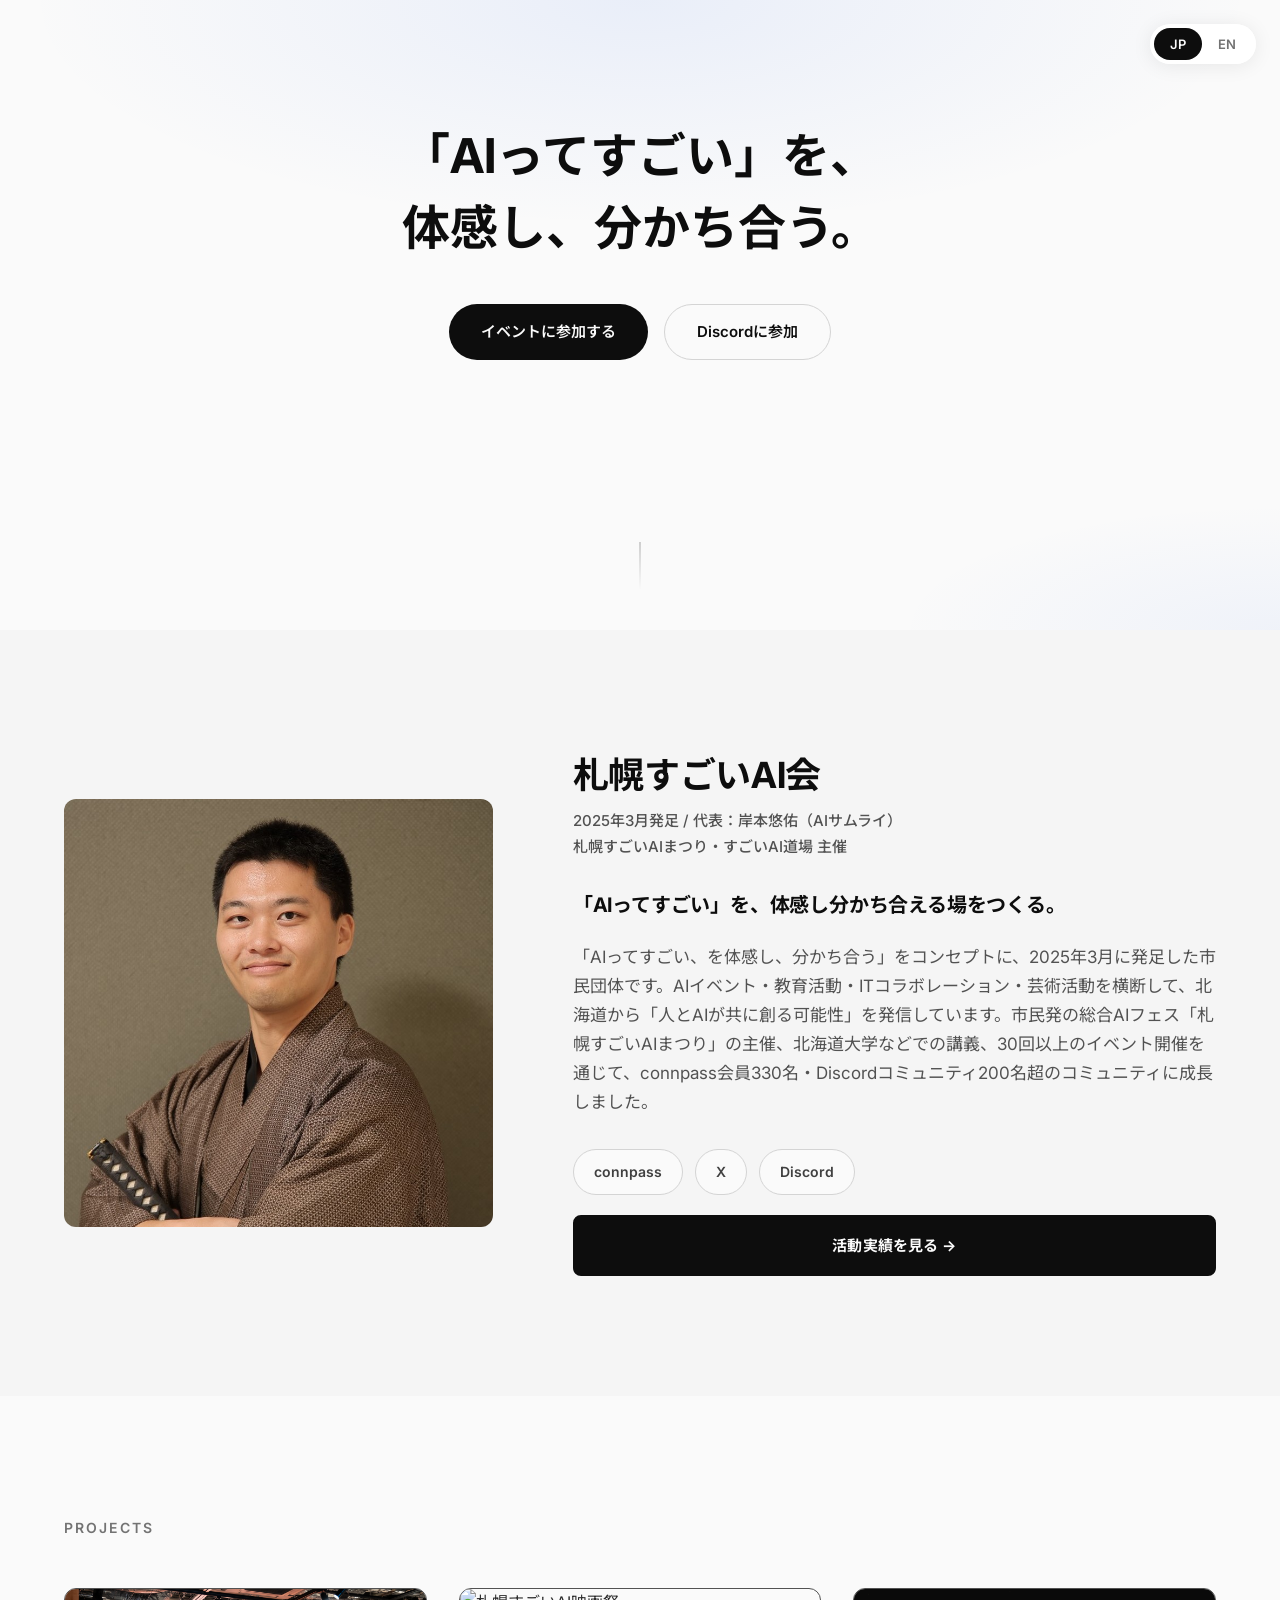
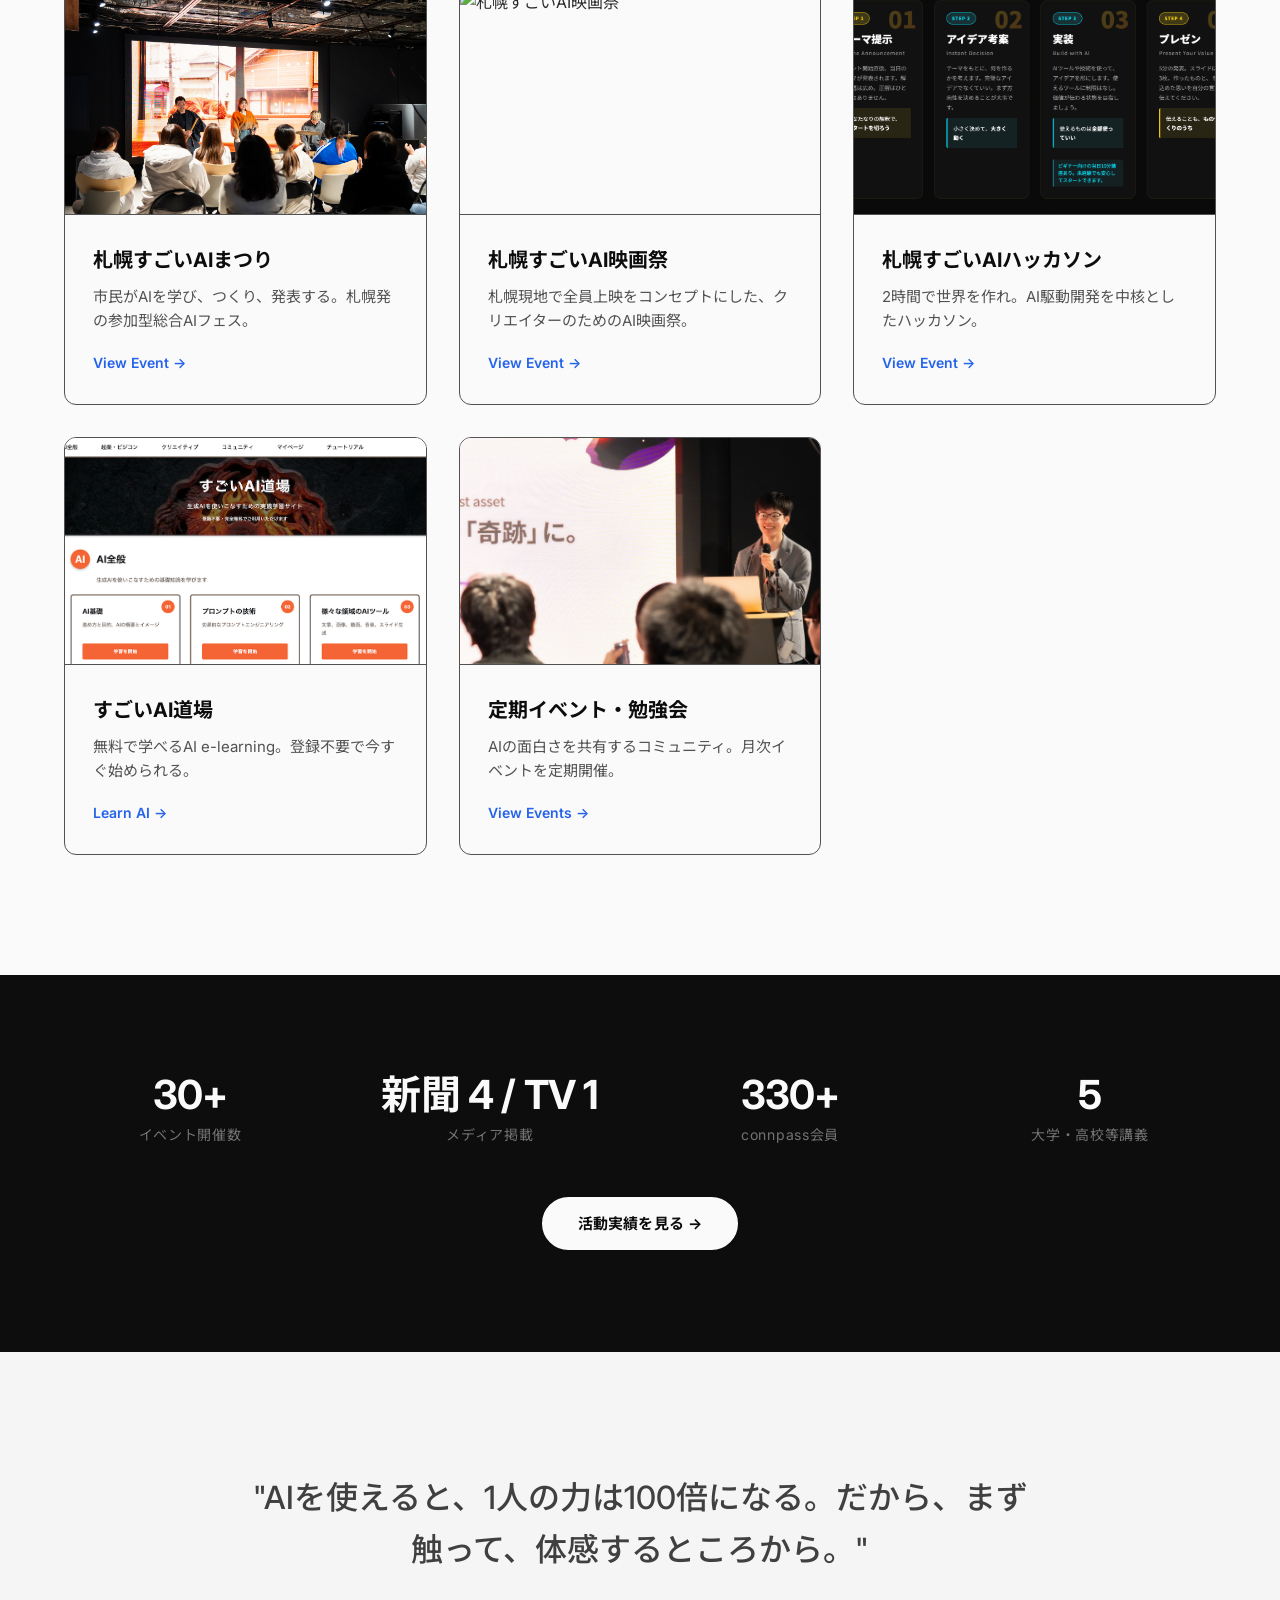
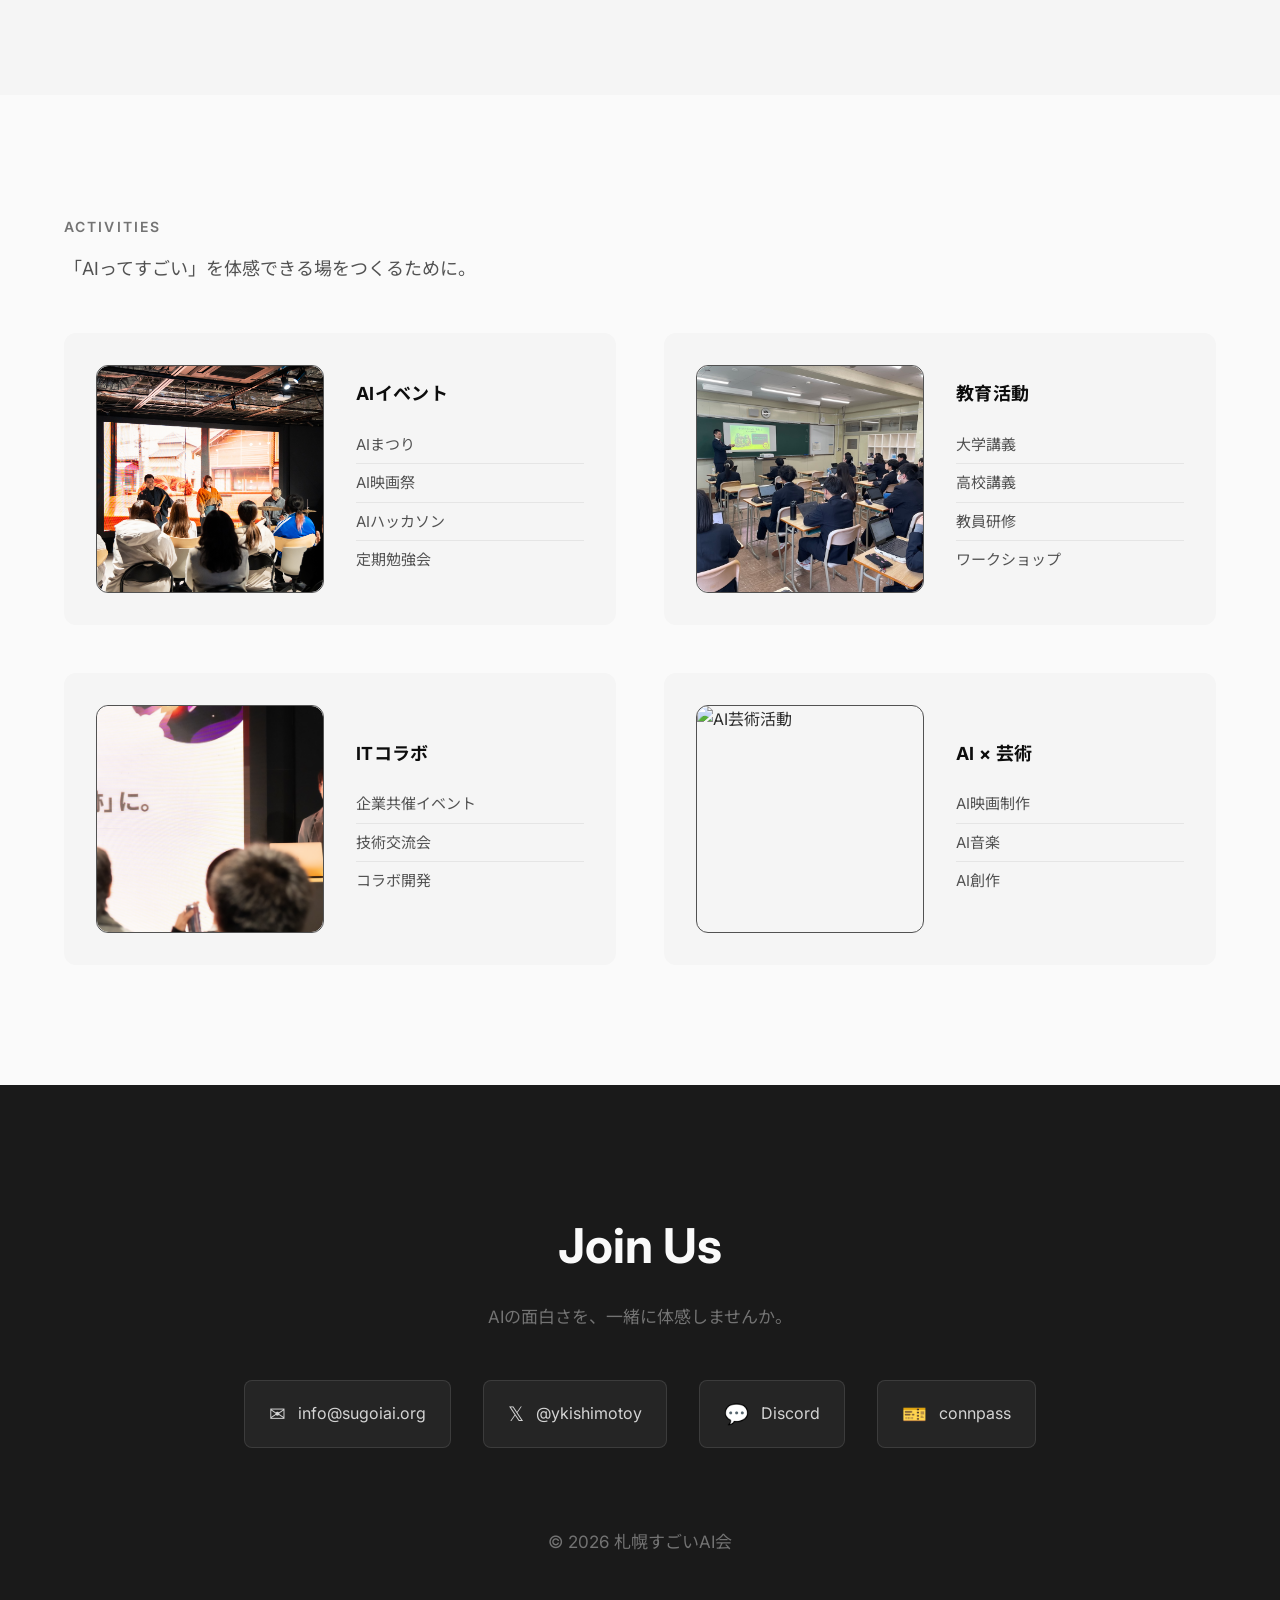
==== commit 746005ec: "add photo" ====
--- a/index.html
+++ b/index.html
@@ -45,7 +45,7 @@
       <div class="container">
         <div class="about-grid">
           <div class="about-image">
-            <img src="img/matsuri.JPG" alt="札幌すごいAI会">
+            <img src="img/main.JPG" alt="札幌すごいAI会">
           </div>
           <div class="about-text">
             <p class="about-name">札幌すごいAI会</p>
@@ -285,7 +285,7 @@
       <div class="container">
         <div class="about-grid">
           <div class="about-image">
-            <img src="img/matsuri.JPG" alt="Sapporo Sugoi AI">
+            <img src="img/main.JPG" alt="Sapporo Sugoi AI">
           </div>
           <div class="about-text">
             <p class="about-name">Sapporo Sugoi AI (札幌すごいAI会)</p>
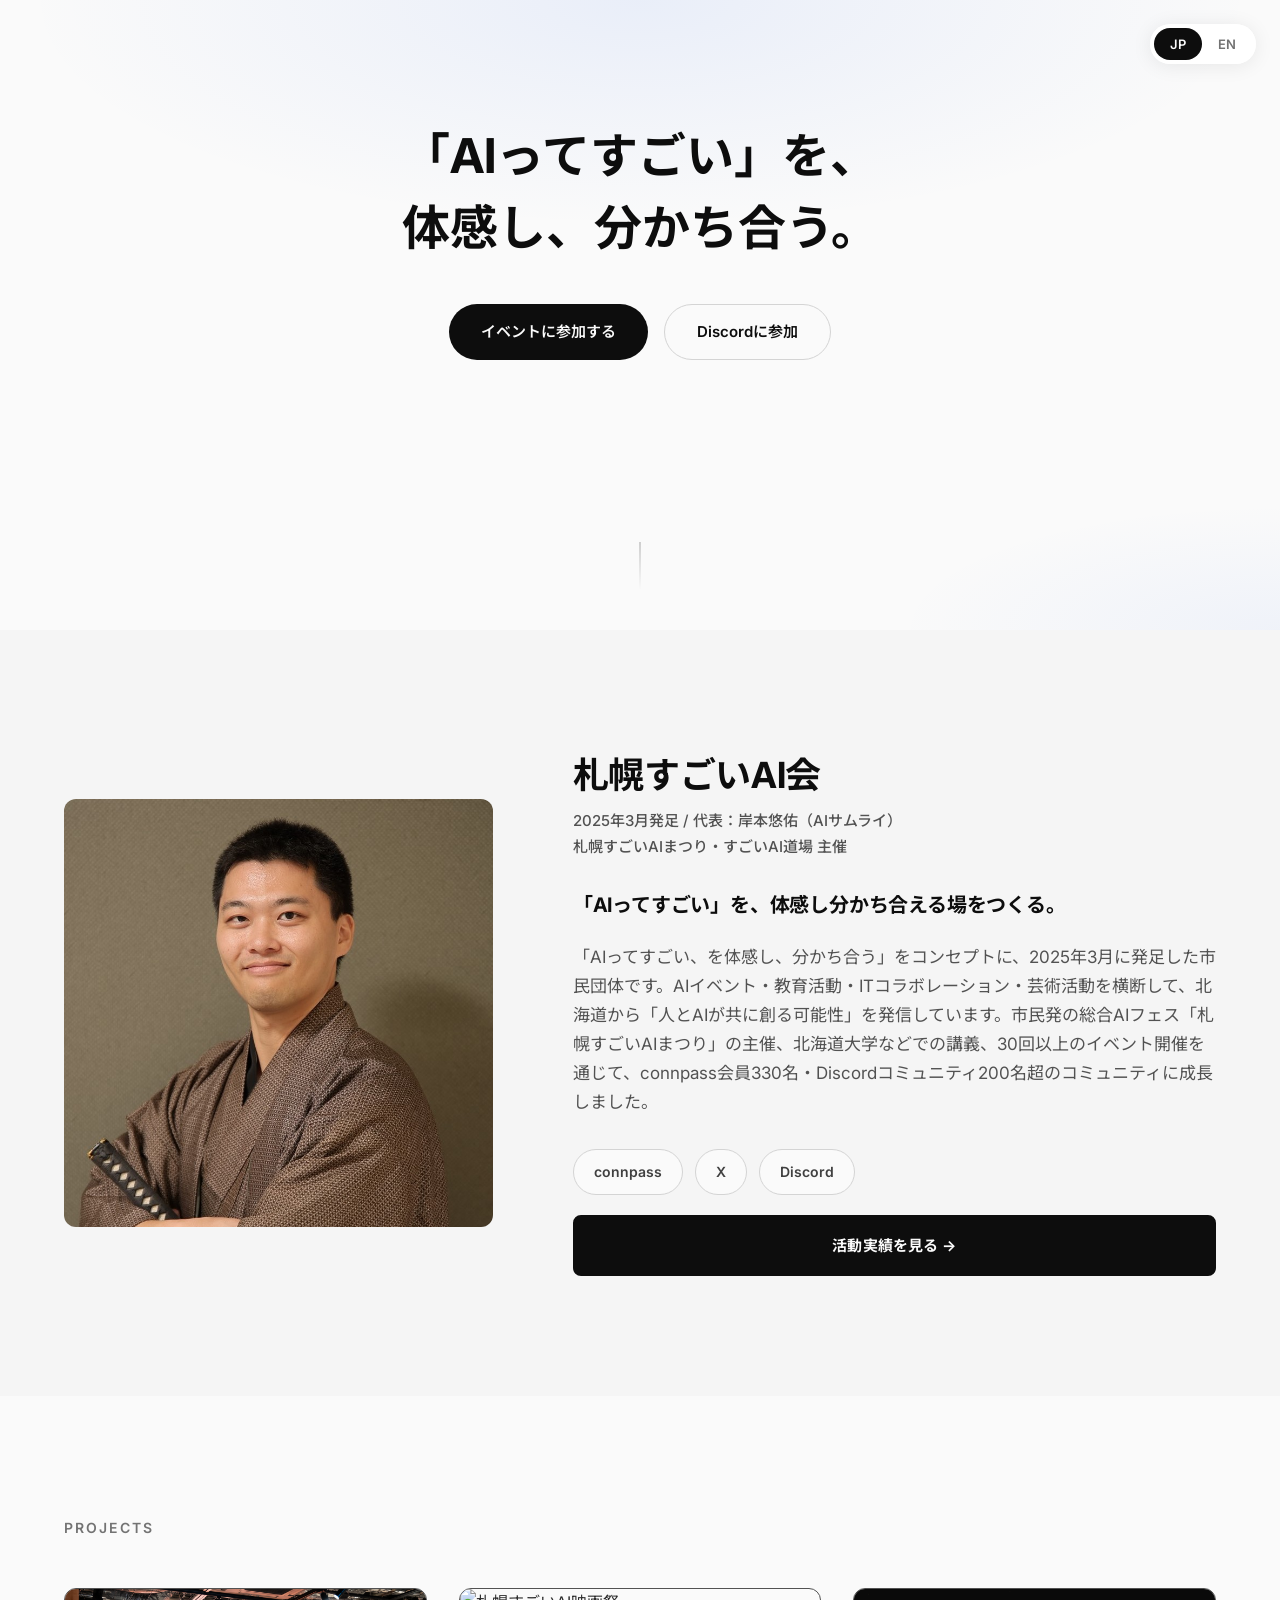
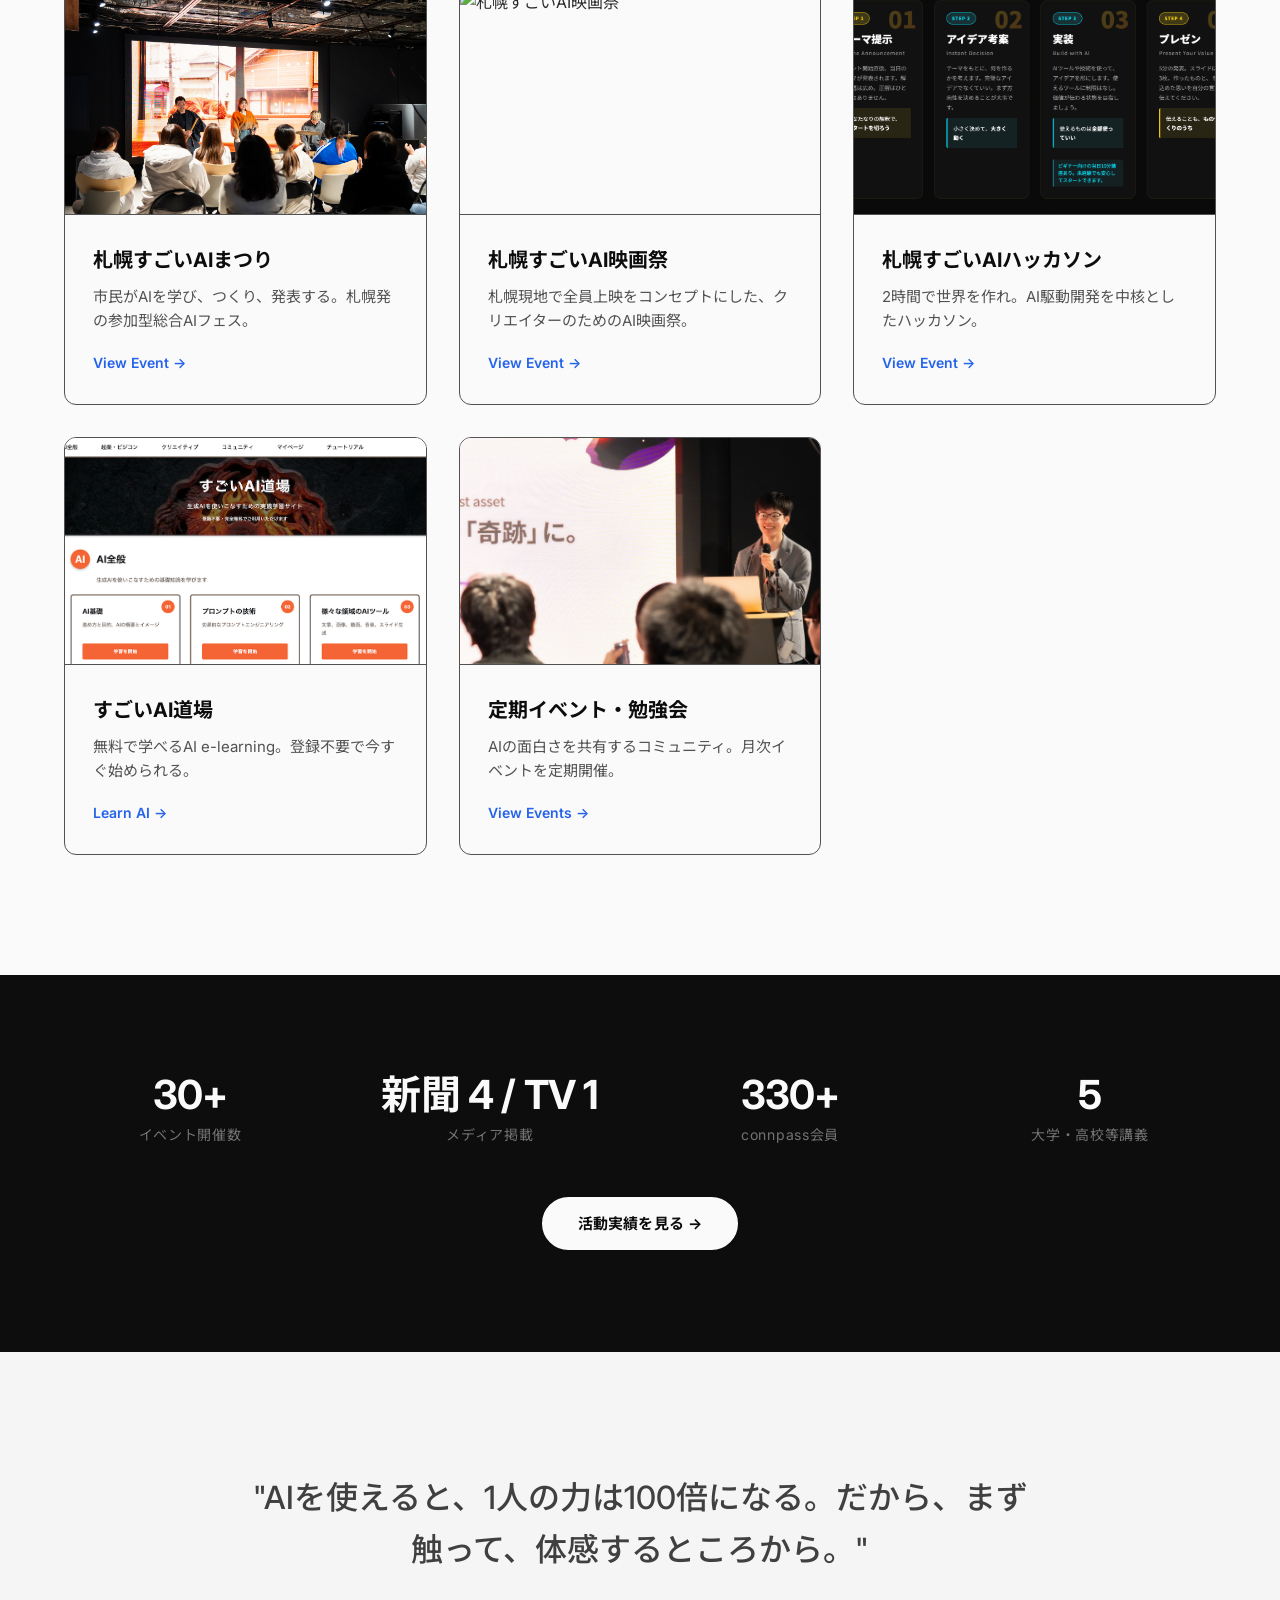
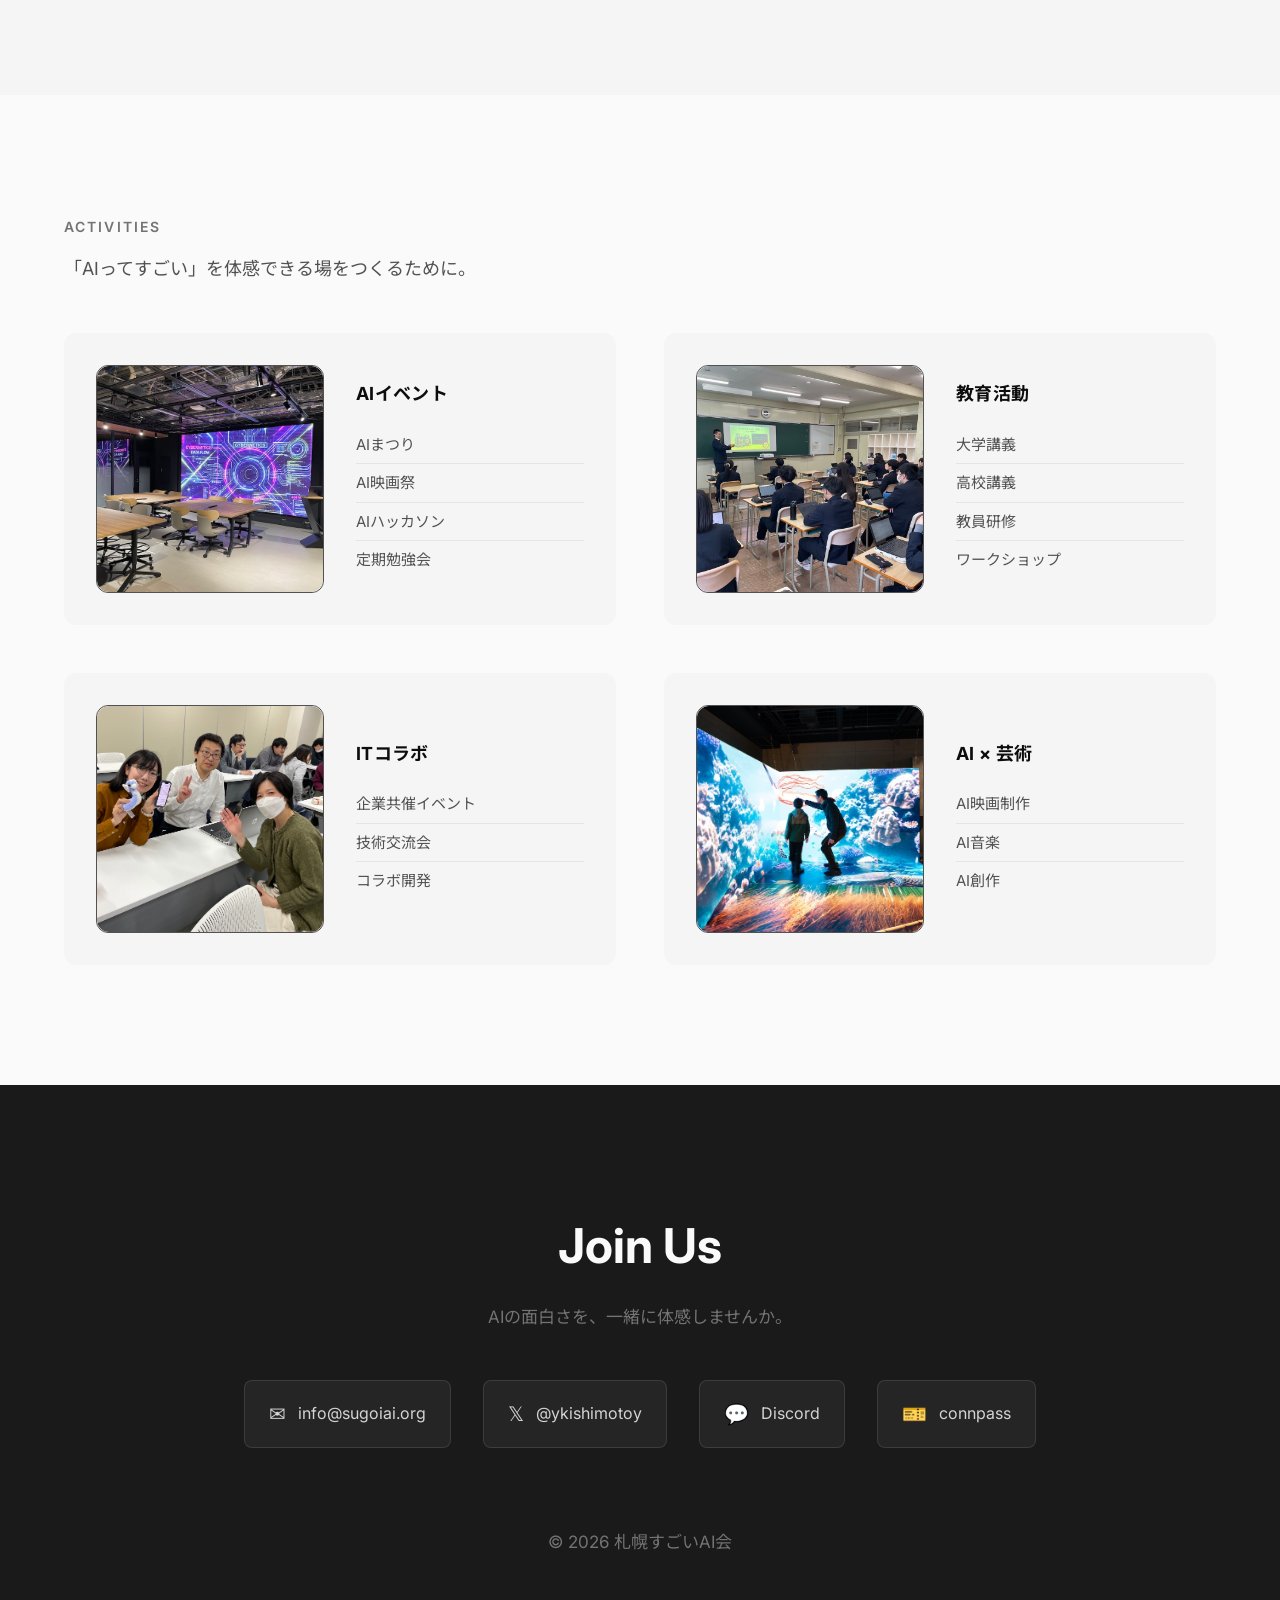
==== commit a2f5406d: "add photo" ====
--- a/index.html
+++ b/index.html
@@ -174,7 +174,7 @@
         <div class="personal-grid">
           <div class="personal-card">
             <div class="personal-image">
-              <img src="img/matsuri2.jpg" alt="AIイベント">
+              <img src="img/matsuri.JPG" alt="AIイベント">
             </div>
             <div class="personal-info">
               <h3>AIイベント</h3>
@@ -202,7 +202,7 @@
           </div>
           <div class="personal-card">
             <div class="personal-image">
-              <img src="img/community.JPG" alt="ITコラボレーション">
+              <img src="img/pre-community.JPG" alt="ITコラボレーション">
             </div>
             <div class="personal-info">
               <h3>ITコラボ</h3>
@@ -215,7 +215,7 @@
           </div>
           <div class="personal-card">
             <div class="personal-image">
-              <img src="img/film2.jpg" alt="AI芸術活動">
+              <img src="img/sakana.jpg" alt="AI芸術活動">
             </div>
             <div class="personal-info">
               <h3>AI × 芸術</h3>
@@ -414,7 +414,7 @@
         <div class="personal-grid">
           <div class="personal-card">
             <div class="personal-image">
-              <img src="img/matsuri2.jpg" alt="AI Events">
+              <img src="img/matsuri.JPG" alt="AI Events">
             </div>
             <div class="personal-info">
               <h3>AI Events</h3>
@@ -442,7 +442,7 @@
           </div>
           <div class="personal-card">
             <div class="personal-image">
-              <img src="img/community.JPG" alt="IT Collaboration">
+              <img src="img/pre-community.JPG" alt="IT Collaboration">
             </div>
             <div class="personal-info">
               <h3>IT Collaboration</h3>
@@ -455,7 +455,7 @@
           </div>
           <div class="personal-card">
             <div class="personal-image">
-              <img src="img/film2.jpg" alt="AI × Arts">
+              <img src="img/sakana.jpg" alt="AI × Arts">
             </div>
             <div class="personal-info">
               <h3>AI × Arts</h3>
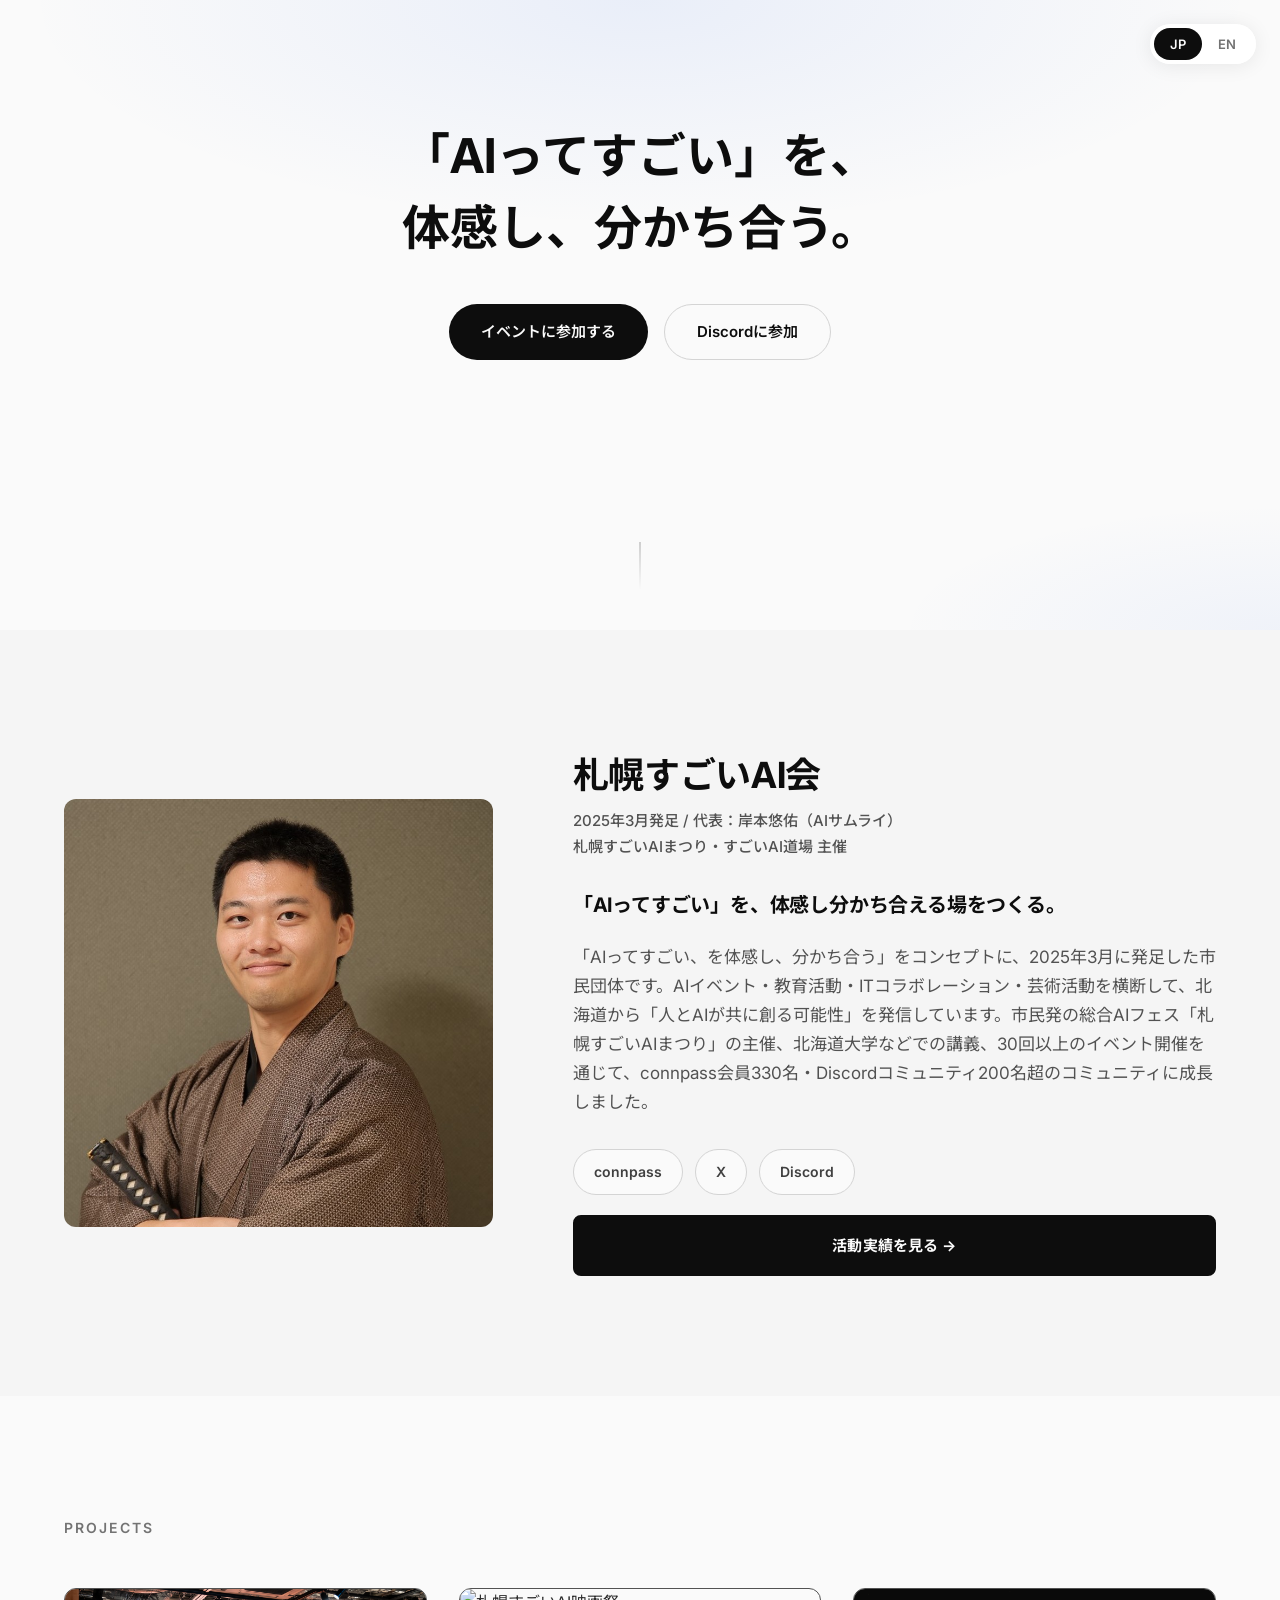
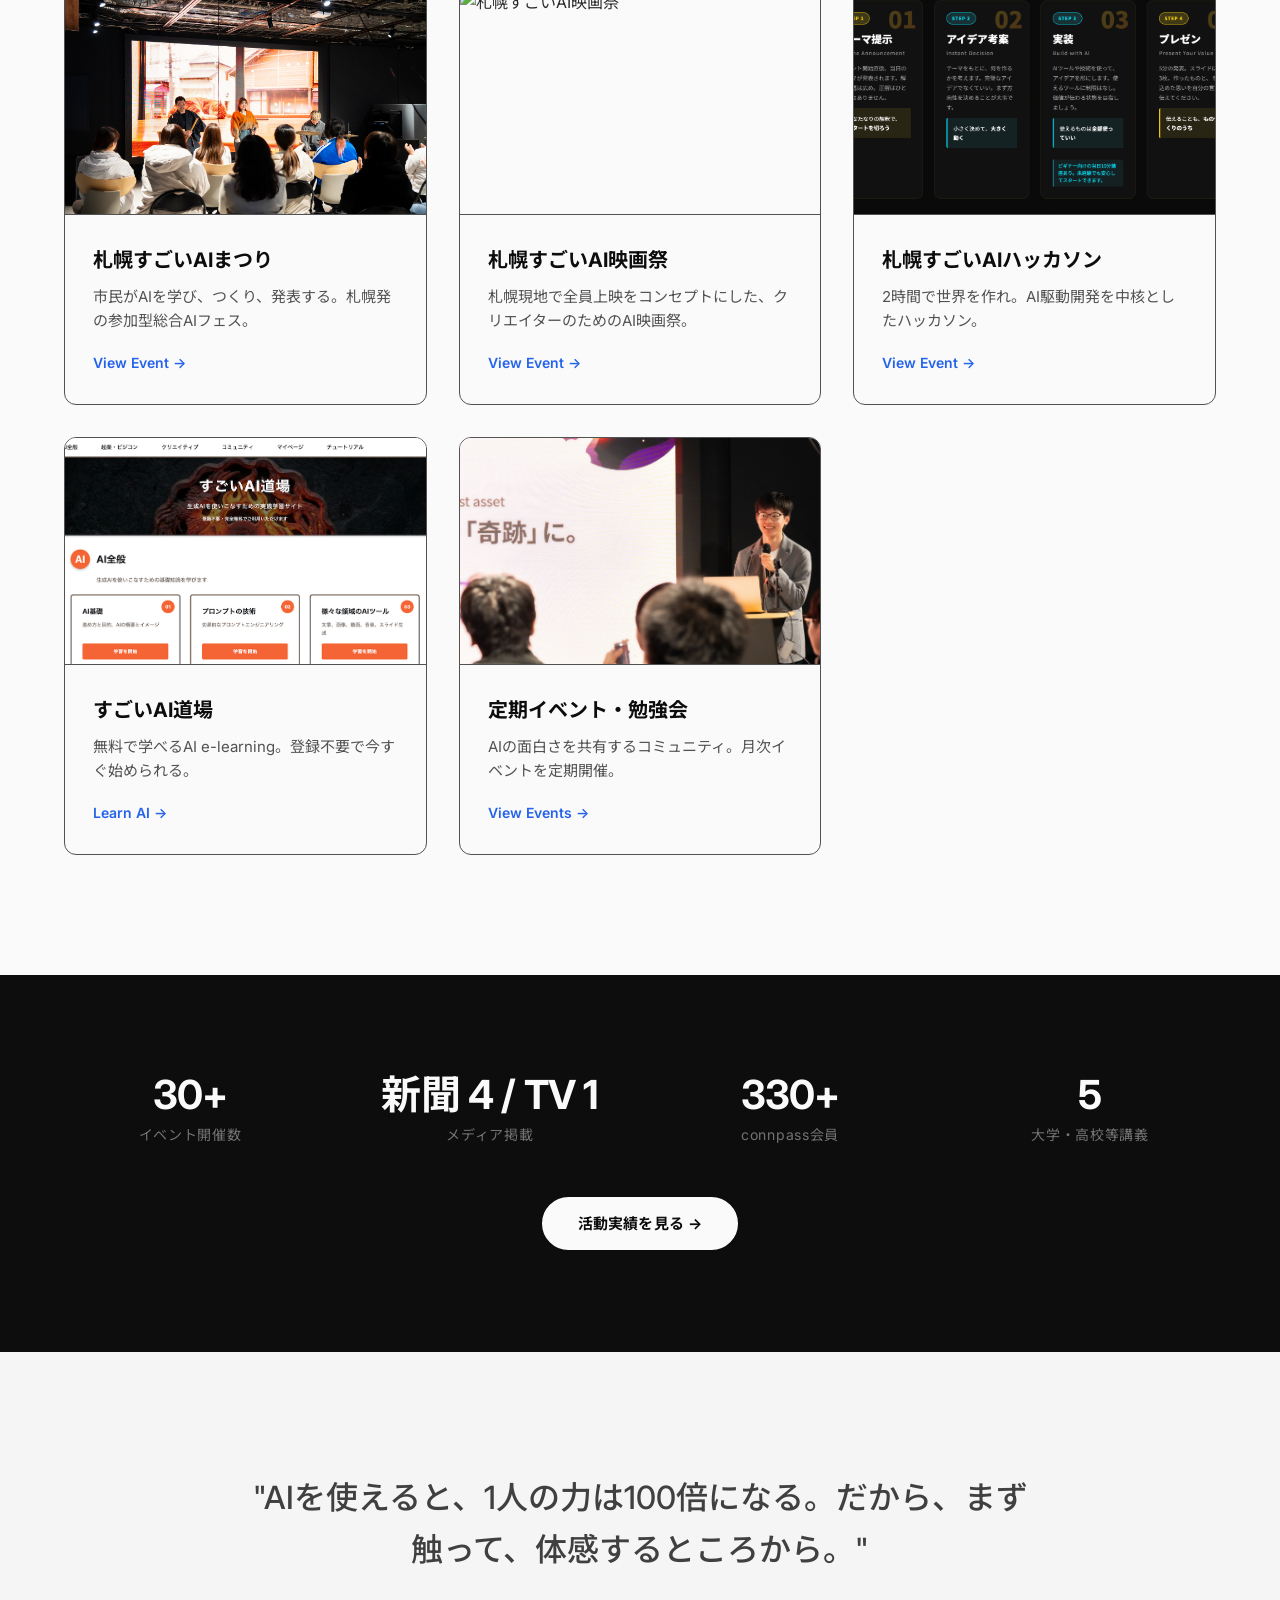
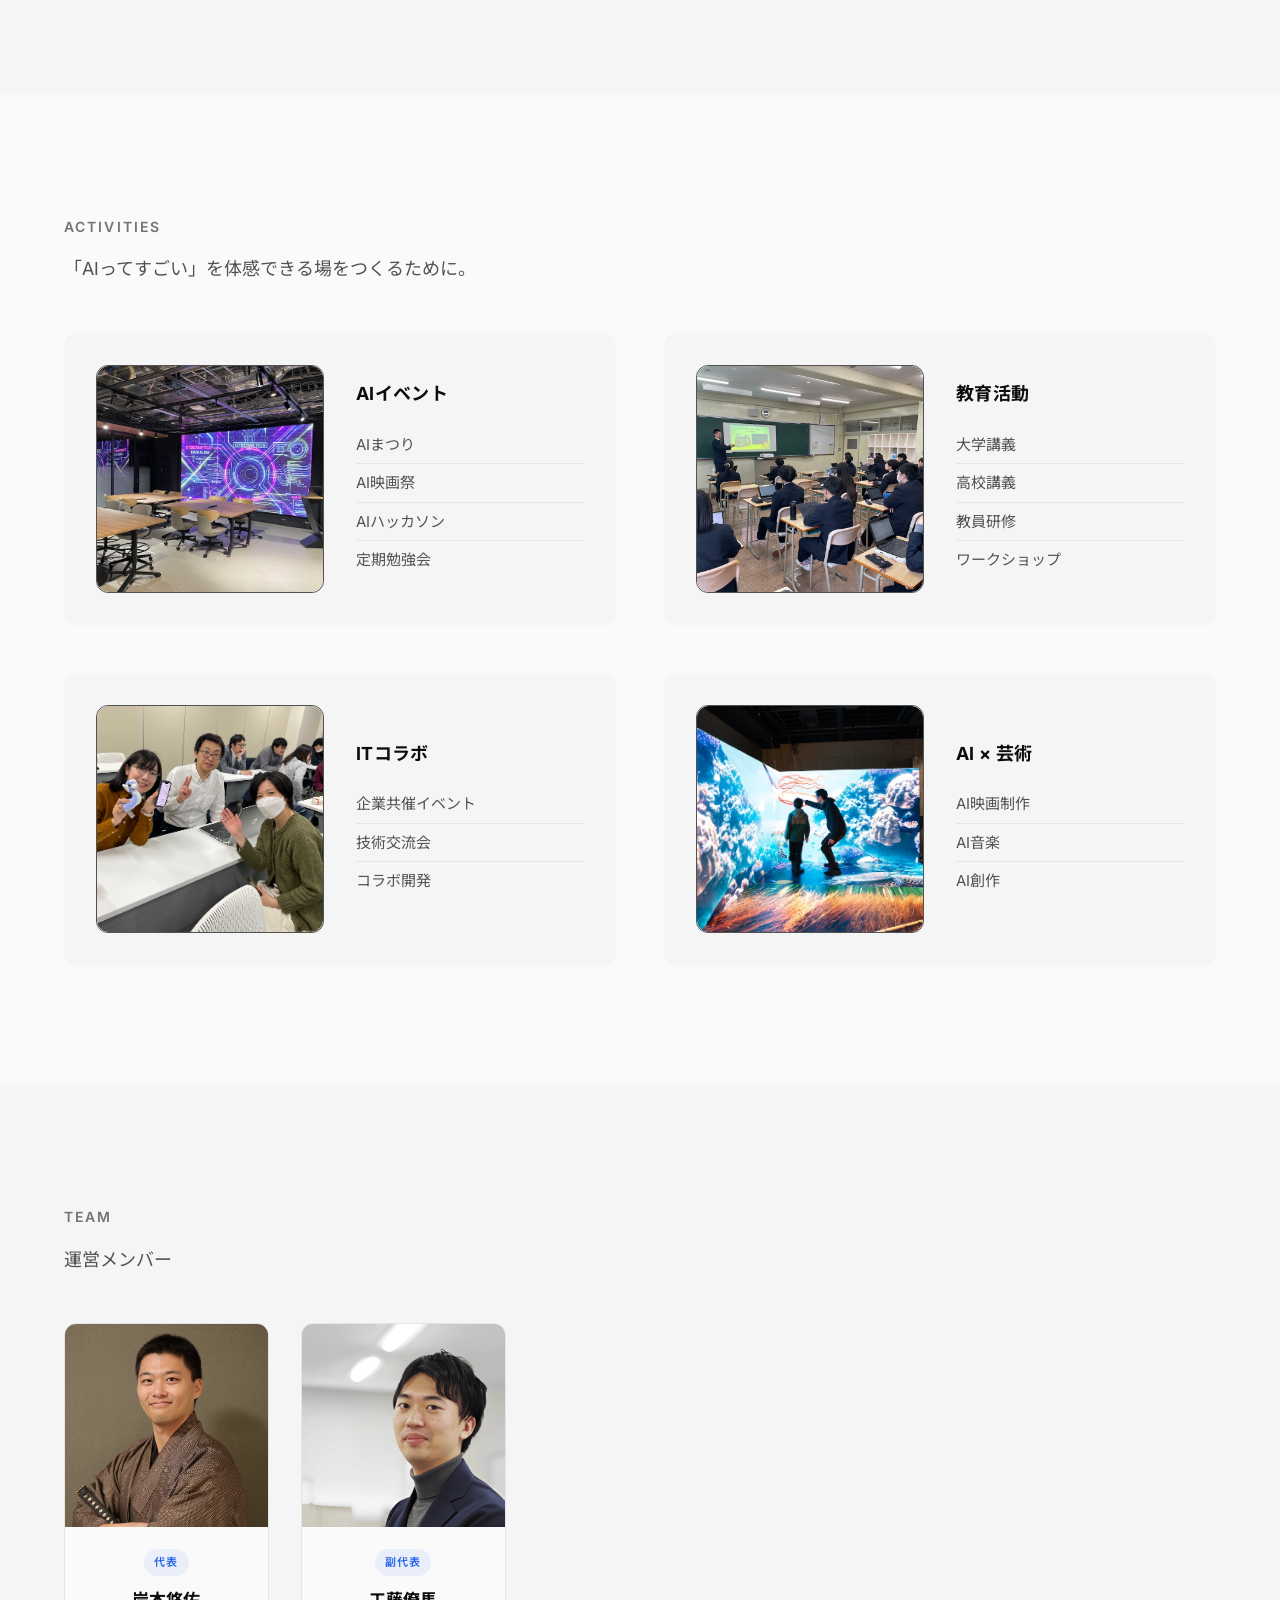
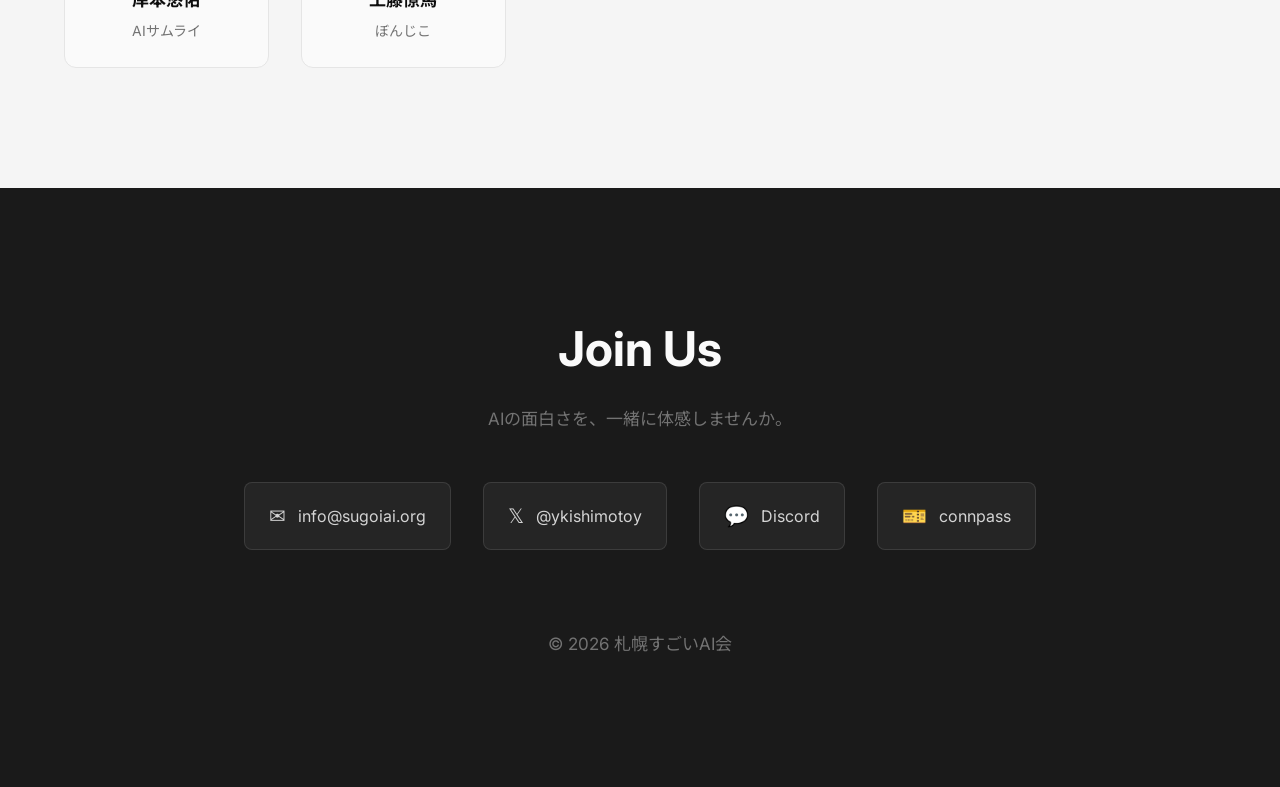
==== commit bec220e6: "add members" ====
--- a/index.html
+++ b/index.html
@@ -230,6 +230,39 @@
       </div>
     </section>
 
+    <!-- Team -->
+    <section class="team">
+      <div class="container">
+        <h2 class="section-title">Team</h2>
+        <p class="section-desc">運営メンバー</p>
+        <div class="member-grid">
+
+          <div class="member-card">
+            <div class="member-photo">
+              <img src="img/main.JPG" alt="岸本悠佑">
+            </div>
+            <div class="member-info">
+              <span class="member-role">代表</span>
+              <h3 class="member-name">岸本悠佑</h3>
+              <p class="member-nickname">AIサムライ</p>
+            </div>
+          </div>
+
+          <div class="member-card">
+            <div class="member-photo">
+              <img src="img/bonjiko.png" alt="工藤僚馬">
+            </div>
+            <div class="member-info">
+              <span class="member-role">副代表</span>
+              <h3 class="member-name">工藤僚馬</h3>
+              <p class="member-nickname">ぼんじこ</p>
+            </div>
+          </div>
+
+        </div>
+      </div>
+    </section>
+
     <!-- Contact -->
     <footer class="contact">
       <div class="container">
@@ -470,6 +503,39 @@
       </div>
     </section>
 
+    <!-- Team -->
+    <section class="team">
+      <div class="container">
+        <h2 class="section-title">Team</h2>
+        <p class="section-desc">Our Members</p>
+        <div class="member-grid">
+
+          <div class="member-card">
+            <div class="member-photo">
+              <img src="img/main.JPG" alt="Yusuke Kishimoto">
+            </div>
+            <div class="member-info">
+              <span class="member-role">Representative</span>
+              <h3 class="member-name">Yusuke Kishimoto</h3>
+              <p class="member-nickname">AI Samurai</p>
+            </div>
+          </div>
+
+          <div class="member-card">
+            <div class="member-photo">
+              <img src="img/bonjiko.png" alt="Ryoma Kudo">
+            </div>
+            <div class="member-info">
+              <span class="member-role">Vice Representative</span>
+              <h3 class="member-name">Ryoma Kudo</h3>
+              <p class="member-nickname">Bonjiko</p>
+            </div>
+          </div>
+
+        </div>
+      </div>
+    </section>
+
     <!-- Contact -->
     <footer class="contact">
       <div class="container">
--- a/styles.css
+++ b/styles.css
@@ -681,7 +681,8 @@
 .project-card,
 .number-item,
 .philosophy-content,
-.personal-card {
+.personal-card,
+.member-card {
   opacity: 0;
   transform: translateY(40px);
   transition: opacity 0.8s ease, transform 0.8s ease;
@@ -693,6 +694,7 @@
 .visible .number-item,
 .visible .philosophy-content,
 .visible .personal-card,
+.visible .member-card,
 .hero .hero-content {
   opacity: 1;
   transform: translateY(0);
@@ -839,3 +841,90 @@
     margin-bottom: 32px;
   }
 }
+
+/* ============================================
+   Team
+   ============================================ */
+.team {
+  padding: 120px 0;
+  background: var(--gray-100);
+}
+
+.member-grid {
+  display: grid;
+  grid-template-columns: repeat(auto-fill, minmax(200px, 1fr));
+  gap: 32px;
+}
+
+.member-card {
+  background: var(--white);
+  border-radius: var(--radius);
+  overflow: hidden;
+  border: 1px solid var(--gray-200);
+  text-align: center;
+  transition: var(--transition);
+}
+
+.member-card:hover {
+  transform: translateY(-4px);
+  box-shadow: 0 12px 40px rgba(0, 0, 0, 0.08);
+  border-color: var(--gray-300);
+}
+
+.member-photo img {
+  width: 100%;
+  aspect-ratio: 1;
+  object-fit: cover;
+}
+
+.member-info {
+  padding: 20px 16px 24px;
+}
+
+.member-role {
+  display: inline-block;
+  font-size: 11px;
+  font-weight: 600;
+  letter-spacing: 0.1em;
+  text-transform: uppercase;
+  color: var(--accent);
+  background: rgba(37, 99, 235, 0.08);
+  padding: 4px 10px;
+  border-radius: 100px;
+  margin-bottom: 10px;
+}
+
+.member-name {
+  font-size: 1.0625rem;
+  font-weight: 700;
+  color: var(--black);
+  margin-bottom: 4px;
+}
+
+.member-nickname {
+  font-size: 0.875rem;
+  color: var(--gray-500);
+}
+
+.member-card:nth-child(1) { transition-delay: 0s; }
+.member-card:nth-child(2) { transition-delay: 0.1s; }
+.member-card:nth-child(3) { transition-delay: 0.2s; }
+.member-card:nth-child(4) { transition-delay: 0.3s; }
+
+@media (max-width: 1024px) {
+  .member-grid {
+    grid-template-columns: repeat(auto-fill, minmax(180px, 1fr));
+    gap: 24px;
+  }
+}
+
+@media (max-width: 640px) {
+  .team {
+    padding: 80px 0;
+  }
+
+  .member-grid {
+    grid-template-columns: repeat(2, 1fr);
+    gap: 16px;
+  }
+}
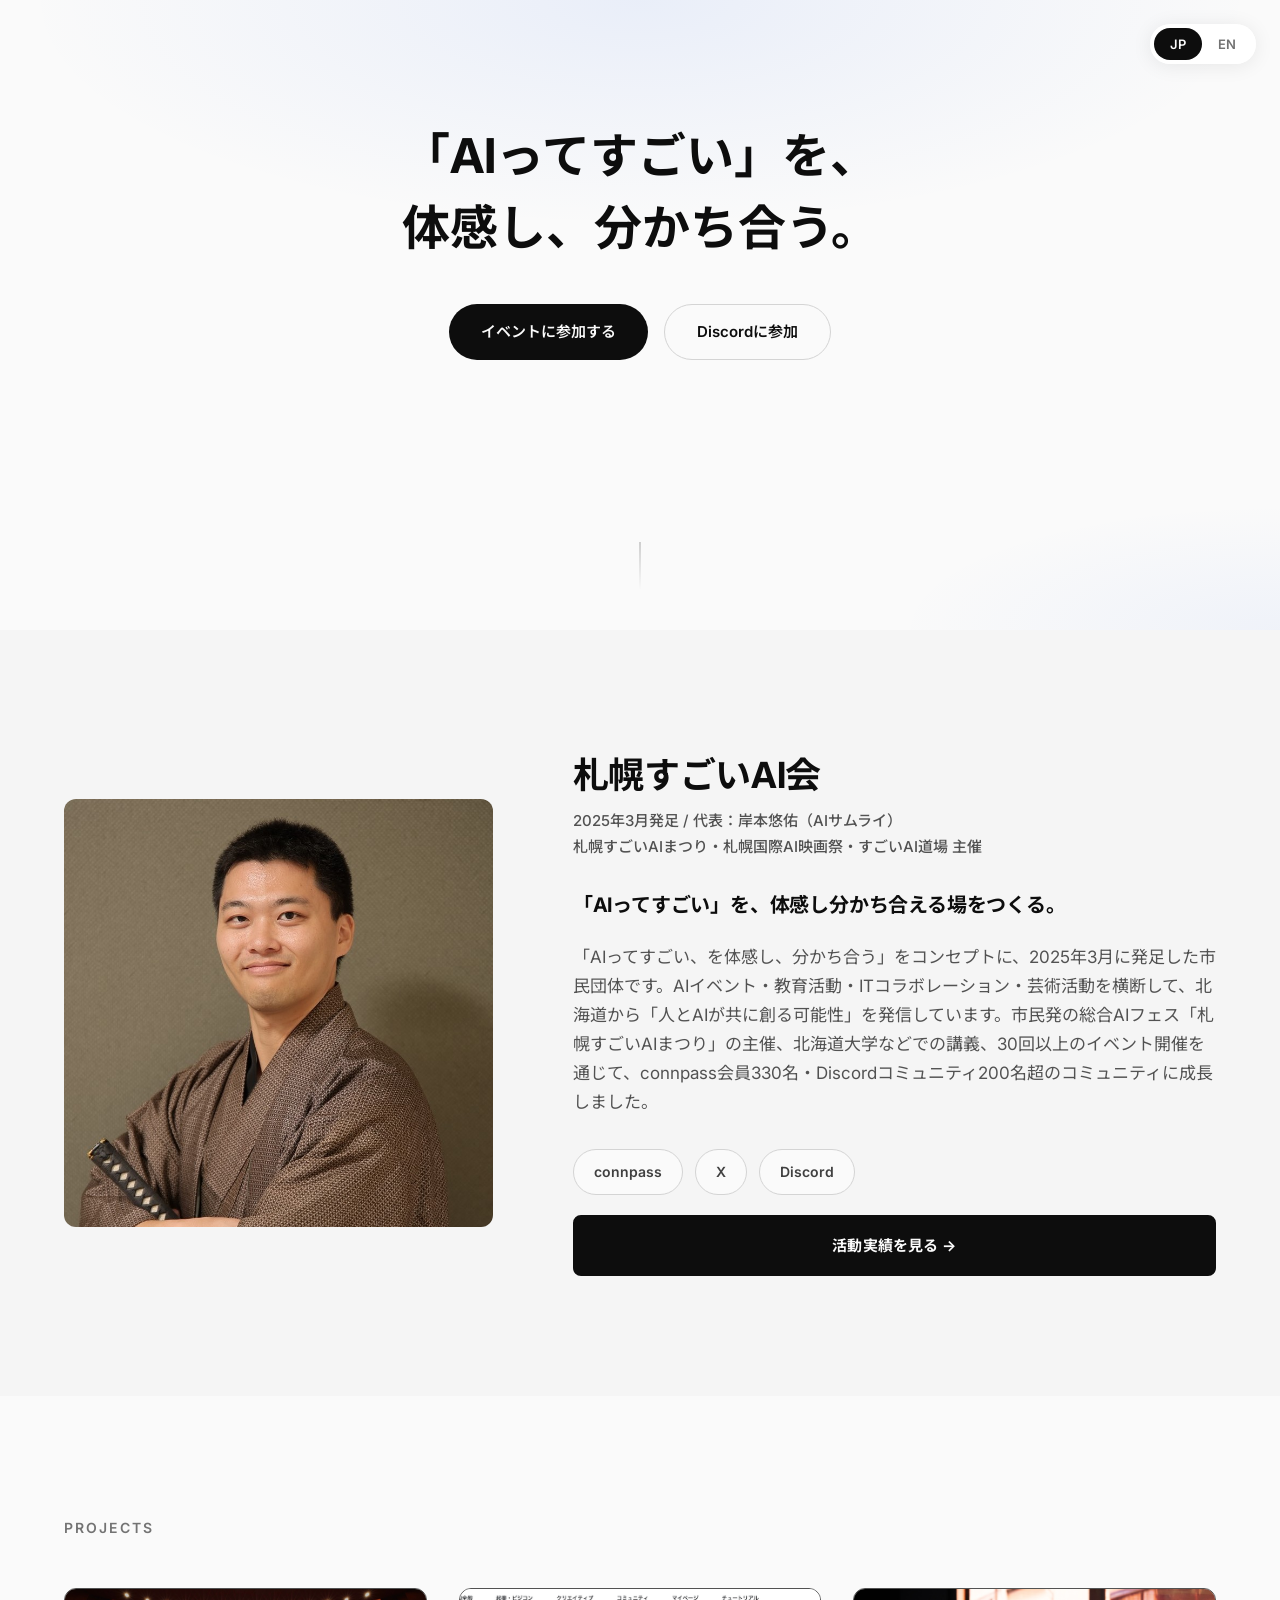
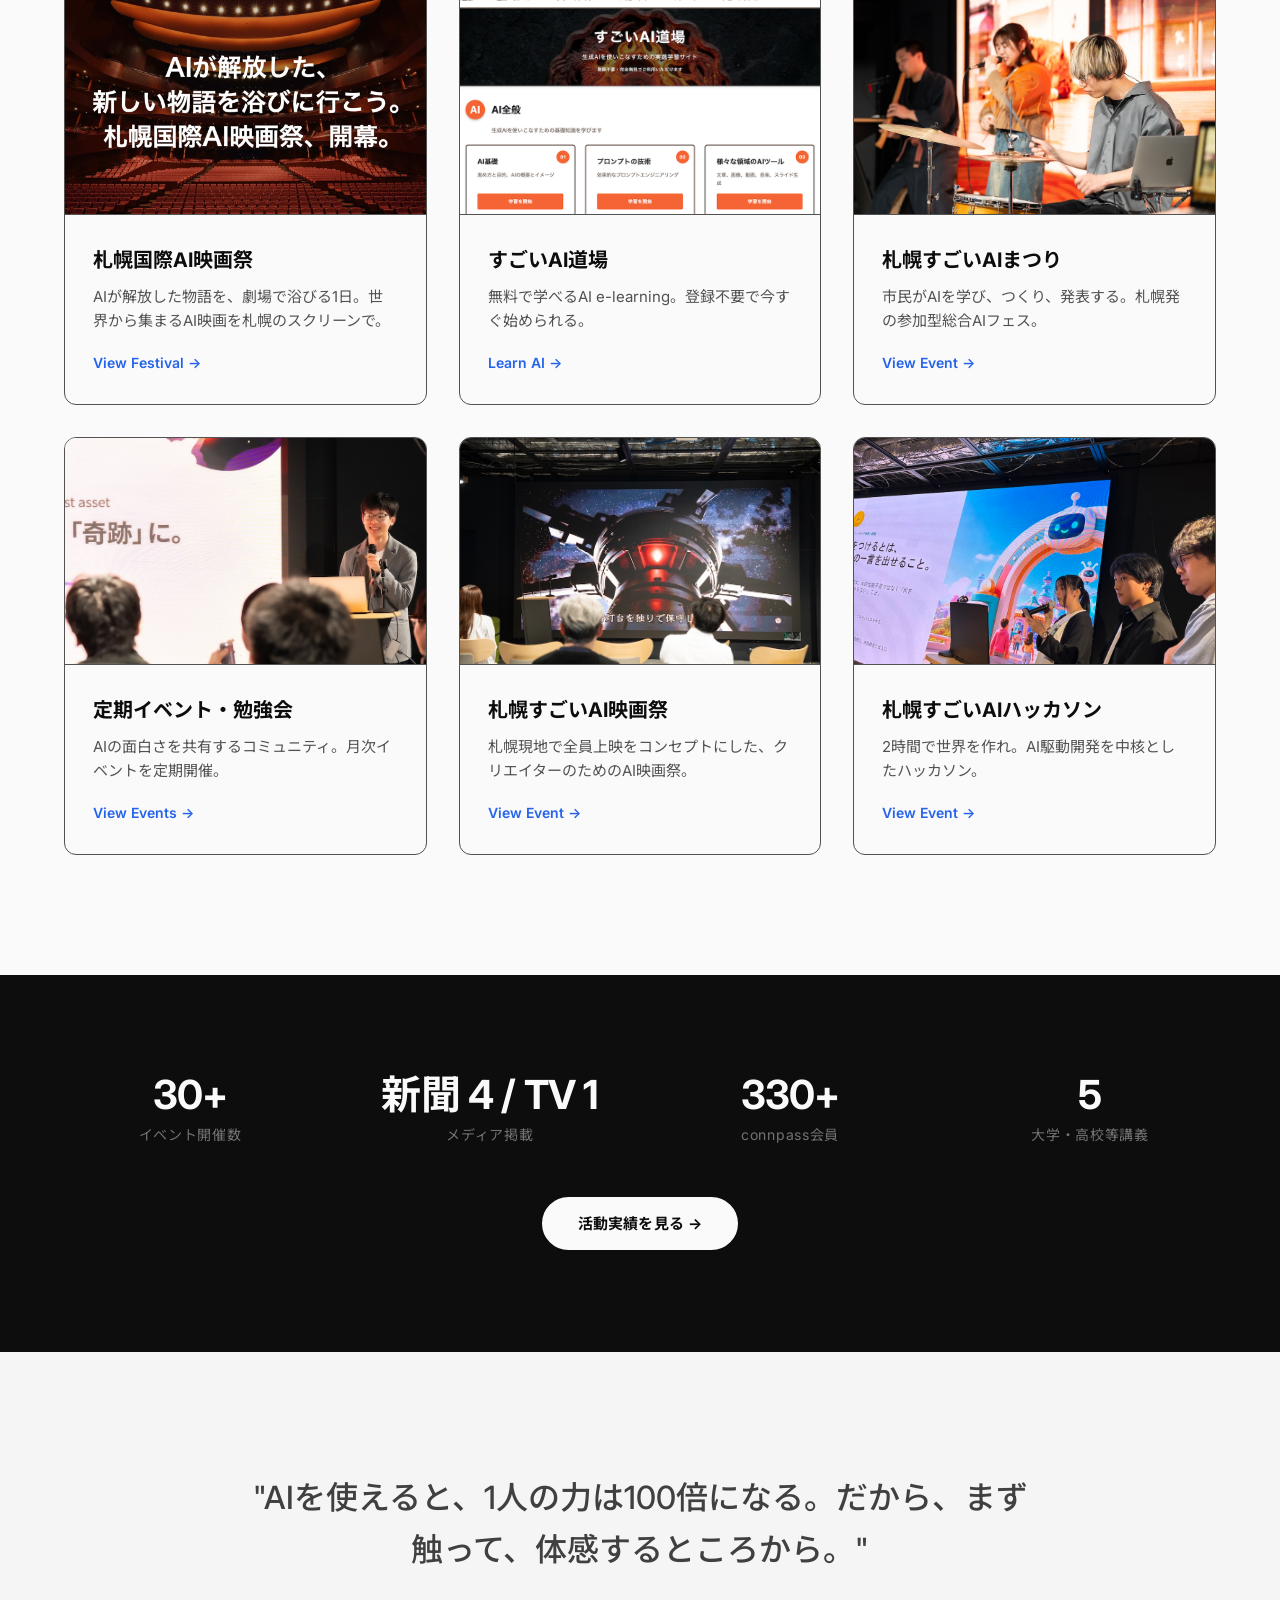
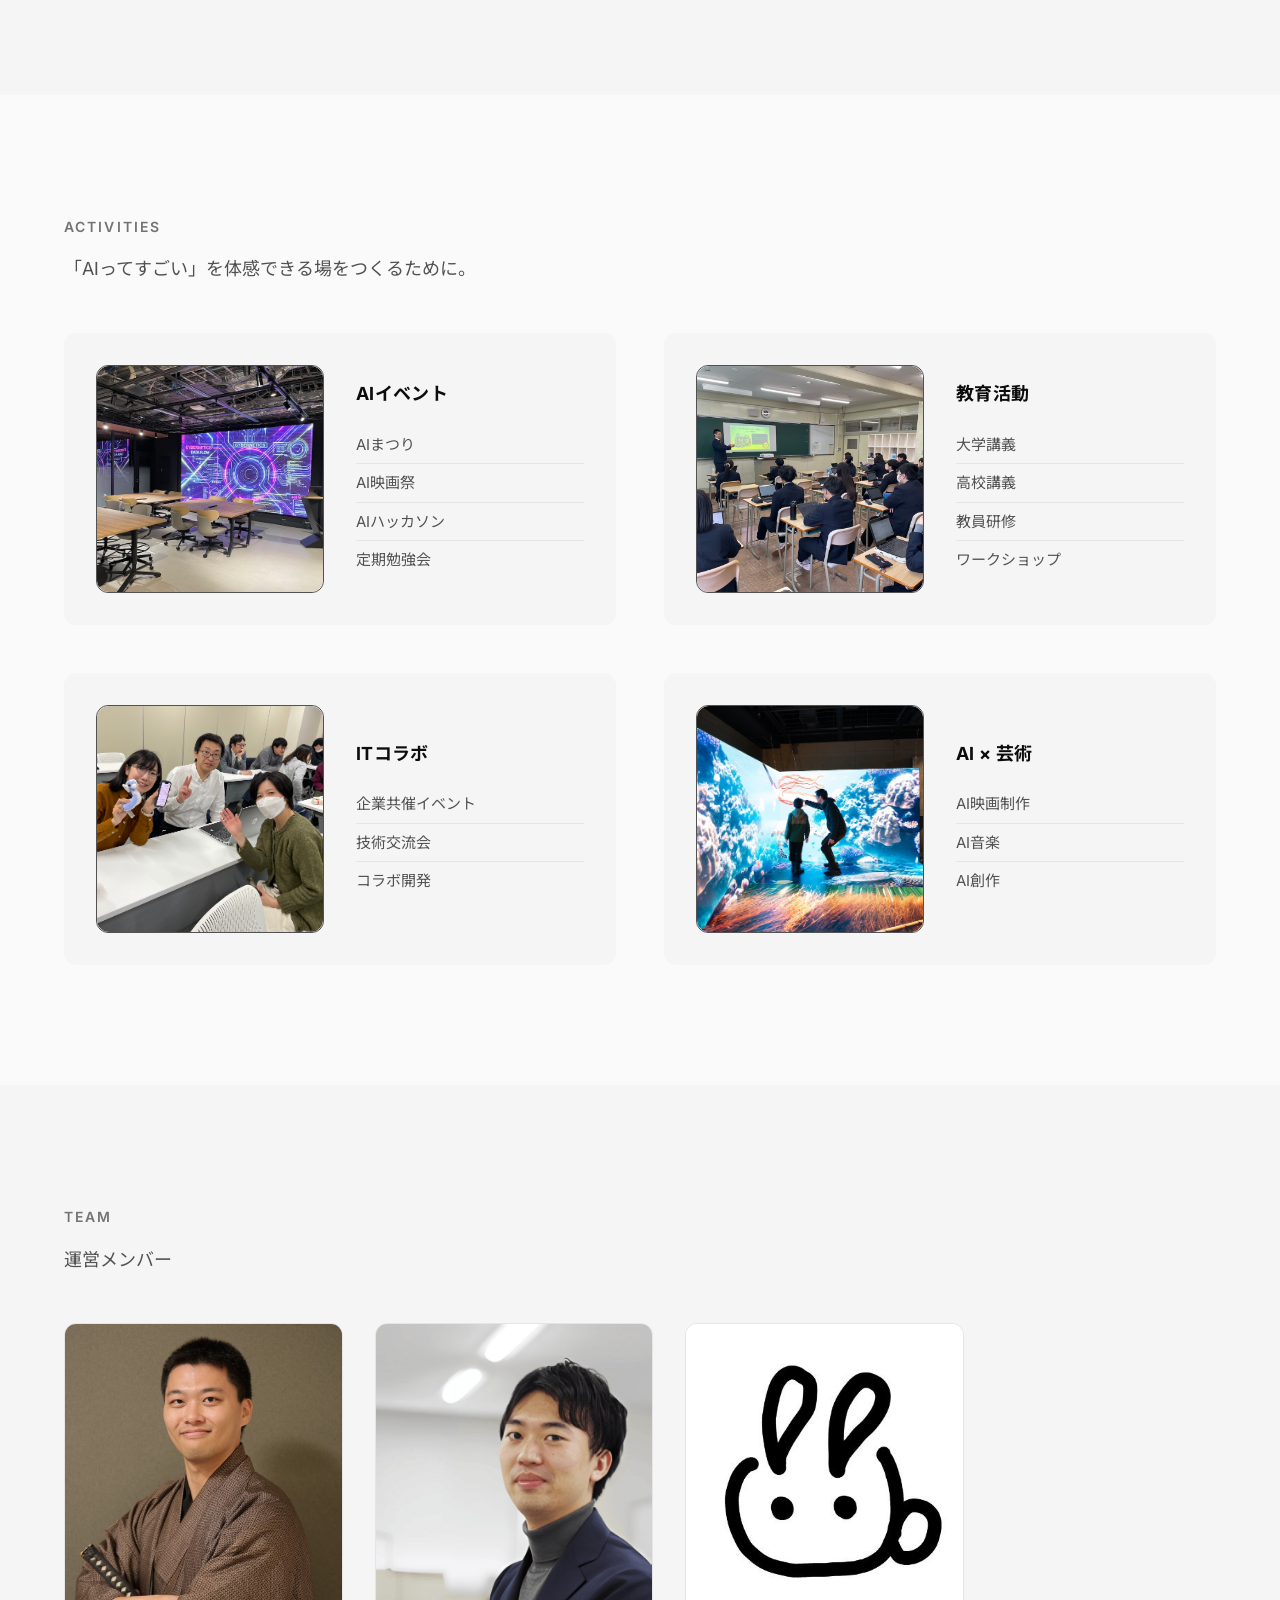
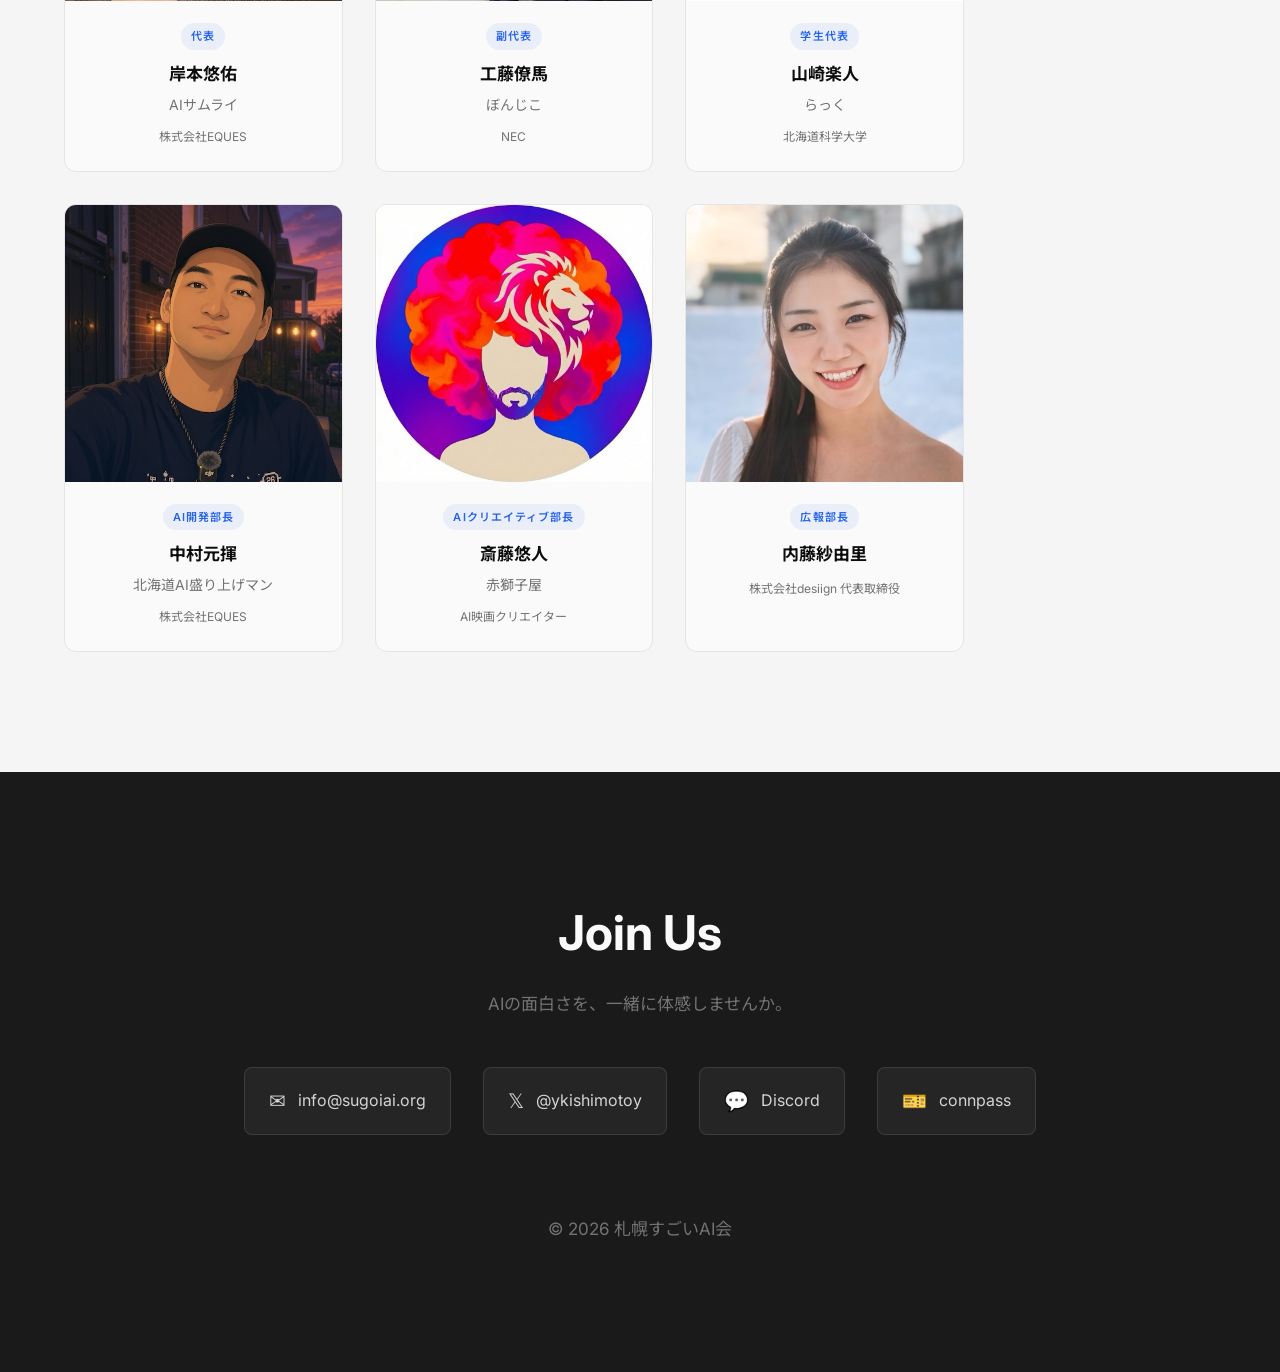
==== commit 46aed0db: "add updated informations and members" ====
--- a/index.html
+++ b/index.html
@@ -49,7 +49,7 @@
           </div>
           <div class="about-text">
             <p class="about-name">札幌すごいAI会</p>
-            <p class="about-title">2025年3月発足 / 代表：岸本悠佑（AIサムライ）<br>札幌すごいAIまつり・すごいAI道場 主催</p>
+            <p class="about-title">2025年3月発足 / 代表：岸本悠佑（AIサムライ）<br>札幌すごいAIまつり・札幌国際AI映画祭・すごいAI道場 主催</p>
             <h2>「AIってすごい」を、体感し分かち合える場をつくる。</h2>
             <p>「AIってすごい、を体感し、分かち合う」をコンセプトに、2025年3月に発足した市民団体です。AIイベント・教育活動・ITコラボレーション・芸術活動を横断して、北海道から「人とAIが共に創る可能性」を発信しています。市民発の総合AIフェス「札幌すごいAIまつり」の主催、北海道大学などでの講義、30回以上のイベント開催を通じて、connpass会員330名・Discordコミュニティ200名超のコミュニティに成長しました。</p>
             <div class="about-links">
@@ -69,9 +69,31 @@
         <h2 class="section-title">Projects</h2>
         <div class="project-grid">
 
-          <a href="https://matsuri.sugoiai.org" target="_blank" rel="noopener" class="project-card">
-            <div class="project-image">
-              <img src="img/matsuri2.jpg" alt="札幌すごいAIまつり">
+          <a href="https://www.sapporo-ai.com/" target="_blank" rel="noopener" class="project-card">
+            <div class="project-image">
+              <img src="img/saiff2026int.jpg" alt="札幌国際AI映画祭">
+            </div>
+            <div class="project-info">
+              <h3>札幌国際AI映画祭</h3>
+              <p>AIが解放した物語を、劇場で浴びる1日。世界から集まるAI映画を札幌のスクリーンで。</p>
+              <span class="project-link">View Festival →</span>
+            </div>
+          </a>
+
+          <a href="https://dojo.sugoiai.org" target="_blank" rel="noopener" class="project-card">
+            <div class="project-image">
+              <img src="img/dojo.png" alt="すごいAI道場">
+            </div>
+            <div class="project-info">
+              <h3>すごいAI道場</h3>
+              <p>無料で学べるAI e-learning。登録不要で今すぐ始められる。</p>
+              <span class="project-link">Learn AI →</span>
+            </div>
+          </a>
+
+          <a href="https://matsuri-2026-winter.sugoiai.org/" target="_blank" rel="noopener" class="project-card">
+            <div class="project-image">
+              <img src="img/art2.jpg" alt="札幌すごいAIまつり">
             </div>
             <div class="project-info">
               <h3>札幌すごいAIまつり</h3>
@@ -80,7 +102,18 @@
             </div>
           </a>
 
-          <a href="https://film-2026-spring.sugoiai.org" target="_blank" rel="noopener" class="project-card">
+          <a href="https://sapporo-sugoi-ai.connpass.com" target="_blank" rel="noopener" class="project-card">
+            <div class="project-image">
+              <img src="img/community.JPG" alt="定期イベント・勉強会">
+            </div>
+            <div class="project-info">
+              <h3>定期イベント・勉強会</h3>
+              <p>AIの面白さを共有するコミュニティ。月次イベントを定期開催。</p>
+              <span class="project-link">View Events →</span>
+            </div>
+          </a>
+
+          <a href="https://film-2026-winter.sugoiai.org/" target="_blank" rel="noopener" class="project-card">
             <div class="project-image">
               <img src="img/film2.jpg" alt="札幌すごいAI映画祭">
             </div>
@@ -91,36 +124,14 @@
             </div>
           </a>
 
-          <a href="https://hack-2026-spring.sugoiai.org" target="_blank" rel="noopener" class="project-card">
-            <div class="project-image">
-              <img src="img/hack.png" alt="札幌すごいAIハッカソン">
+          <a href="https://hack-2026-winter.sugoiai.org/" target="_blank" rel="noopener" class="project-card">
+            <div class="project-image">
+              <img src="img/hack.JPG" alt="札幌すごいAIハッカソン">
             </div>
             <div class="project-info">
               <h3>札幌すごいAIハッカソン</h3>
               <p>2時間で世界を作れ。AI駆動開発を中核としたハッカソン。</p>
               <span class="project-link">View Event →</span>
-            </div>
-          </a>
-
-          <a href="https://dojo.sugoiai.org" target="_blank" rel="noopener" class="project-card">
-            <div class="project-image">
-              <img src="img/dojo.png" alt="すごいAI道場">
-            </div>
-            <div class="project-info">
-              <h3>すごいAI道場</h3>
-              <p>無料で学べるAI e-learning。登録不要で今すぐ始められる。</p>
-              <span class="project-link">Learn AI →</span>
-            </div>
-          </a>
-
-          <a href="https://sapporo-sugoi-ai.connpass.com" target="_blank" rel="noopener" class="project-card">
-            <div class="project-image">
-              <img src="img/community.JPG" alt="定期イベント・勉強会">
-            </div>
-            <div class="project-info">
-              <h3>定期イベント・勉強会</h3>
-              <p>AIの面白さを共有するコミュニティ。月次イベントを定期開催。</p>
-              <span class="project-link">View Events →</span>
             </div>
           </a>
 
@@ -237,7 +248,7 @@
         <p class="section-desc">運営メンバー</p>
         <div class="member-grid">
 
-          <div class="member-card">
+          <a href="https://ykishimotoy.com/" target="_blank" rel="noopener" class="member-card">
             <div class="member-photo">
               <img src="img/main.JPG" alt="岸本悠佑">
             </div>
@@ -245,10 +256,11 @@
               <span class="member-role">代表</span>
               <h3 class="member-name">岸本悠佑</h3>
               <p class="member-nickname">AIサムライ</p>
-            </div>
-          </div>
-
-          <div class="member-card">
+              <p class="member-affiliation">株式会社EQUES</p>
+            </div>
+          </a>
+
+          <a href="https://x.com/ntrgAhXBNu64043" target="_blank" rel="noopener" class="member-card">
             <div class="member-photo">
               <img src="img/bonjiko.png" alt="工藤僚馬">
             </div>
@@ -256,8 +268,56 @@
               <span class="member-role">副代表</span>
               <h3 class="member-name">工藤僚馬</h3>
               <p class="member-nickname">ぼんじこ</p>
-            </div>
-          </div>
+              <p class="member-affiliation">NEC</p>
+            </div>
+          </a>
+
+          <a href="https://x.com/rai_tsumugu" target="_blank" rel="noopener" class="member-card">
+            <div class="member-photo">
+              <img src="img/rakku.JPG" alt="山崎楽人">
+            </div>
+            <div class="member-info">
+              <span class="member-role">学生代表</span>
+              <h3 class="member-name">山崎楽人</h3>
+              <p class="member-nickname">らっく</p>
+              <p class="member-affiliation">北海道科学大学</p>
+            </div>
+          </a>
+
+          <a href="https://x.com/motoki0418" target="_blank" rel="noopener" class="member-card">
+            <div class="member-photo">
+              <img src="img/nakamura.JPG" alt="中村元揮">
+            </div>
+            <div class="member-info">
+              <span class="member-role">AI開発部長</span>
+              <h3 class="member-name">中村元揮</h3>
+              <p class="member-nickname">北海道AI盛り上げマン</p>
+              <p class="member-affiliation">株式会社EQUES</p>
+            </div>
+          </a>
+
+          <a href="https://portforio.akajishiya.com/" target="_blank" rel="noopener" class="member-card">
+            <div class="member-photo">
+              <img src="img/akajishiya-480.jpg" alt="斎藤悠人">
+            </div>
+            <div class="member-info">
+              <span class="member-role">AIクリエイティブ部長</span>
+              <h3 class="member-name">斎藤悠人</h3>
+              <p class="member-nickname">赤獅子屋</p>
+              <p class="member-affiliation">AI映画クリエイター</p>
+            </div>
+          </a>
+
+          <a href="https://www.linkedin.com/in/sayuri-desiign" target="_blank" rel="noopener" class="member-card">
+            <div class="member-photo">
+              <img src="img/naito-480.jpg" alt="内藤紗由里">
+            </div>
+            <div class="member-info">
+              <span class="member-role">広報部長</span>
+              <h3 class="member-name">内藤紗由里</h3>
+              <p class="member-affiliation">株式会社desiign 代表取締役</p>
+            </div>
+          </a>
 
         </div>
       </div>
@@ -322,7 +382,7 @@
           </div>
           <div class="about-text">
             <p class="about-name">Sapporo Sugoi AI (札幌すごいAI会)</p>
-            <p class="about-title">Founded March 2025 / Representative: Yusuke Kishimoto (AI Samurai)<br>Organizer, AI Festival & Sugoi AI Dojo</p>
+            <p class="about-title">Founded March 2025 / Representative: Yusuke Kishimoto (AI Samurai)<br>Organizer, Sapporo Sugoi AI Festival, Sapporo International AI Film Festival & Sugoi AI Dojo</p>
             <h2>Creating spaces to experience and share the wonder of AI.</h2>
             <p>Founded in March 2025 under the concept "Experience and share the wonder of AI," we are a citizen-led organization based in Sapporo, Hokkaido. Through AI events, educational activities, IT collaborations, and creative arts initiatives, we bring people together around the possibilities of AI. From organizing the Sapporo Sugoi AI Festival and lecturing at Hokkaido University, to hosting over 30 events, our community has grown to 330+ connpass members and 200+ Discord members.</p>
             <div class="about-links">
@@ -342,9 +402,31 @@
         <h2 class="section-title">Projects</h2>
         <div class="project-grid">
 
-          <a href="https://matsuri.sugoiai.org" target="_blank" rel="noopener" class="project-card">
-            <div class="project-image">
-              <img src="img/matsuri2.jpg" alt="Sapporo Sugoi AI Festival">
+          <a href="https://www.sapporo-ai.com/" target="_blank" rel="noopener" class="project-card">
+            <div class="project-image">
+              <img src="img/saiff2026int.jpg" alt="Sapporo International AI Film Festival">
+            </div>
+            <div class="project-info">
+              <h3>Sapporo International AI Film Festival</h3>
+              <p>A day to soak up stories set free by AI, on the big screen. AI films from around the world on Sapporo's screens.</p>
+              <span class="project-link">View Festival →</span>
+            </div>
+          </a>
+
+          <a href="https://dojo.sugoiai.org" target="_blank" rel="noopener" class="project-card">
+            <div class="project-image">
+              <img src="img/dojo.png" alt="Sugoi AI Dojo">
+            </div>
+            <div class="project-info">
+              <h3>Sugoi AI Dojo</h3>
+              <p>Free AI e-learning platform. No registration required.</p>
+              <span class="project-link">Learn AI →</span>
+            </div>
+          </a>
+
+          <a href="https://matsuri-2026-winter.sugoiai.org/" target="_blank" rel="noopener" class="project-card">
+            <div class="project-image">
+              <img src="img/art2.jpg" alt="Sapporo Sugoi AI Festival">
             </div>
             <div class="project-info">
               <h3>Sapporo Sugoi AI Festival</h3>
@@ -353,7 +435,18 @@
             </div>
           </a>
 
-          <a href="https://film-2026-spring.sugoiai.org" target="_blank" rel="noopener" class="project-card">
+          <a href="https://sapporo-sugoi-ai.connpass.com" target="_blank" rel="noopener" class="project-card">
+            <div class="project-image">
+              <img src="img/community.JPG" alt="Regular Events & Study Groups">
+            </div>
+            <div class="project-info">
+              <h3>Regular Events & Study Groups</h3>
+              <p>A community sharing the excitement of AI through monthly events.</p>
+              <span class="project-link">View Events →</span>
+            </div>
+          </a>
+
+          <a href="https://film-2026-winter.sugoiai.org/" target="_blank" rel="noopener" class="project-card">
             <div class="project-image">
               <img src="img/film2.jpg" alt="Sapporo Sugoi AI Film Festival">
             </div>
@@ -364,36 +457,14 @@
             </div>
           </a>
 
-          <a href="https://hack-2026-spring.sugoiai.org" target="_blank" rel="noopener" class="project-card">
-            <div class="project-image">
-              <img src="img/hack.png" alt="Sapporo Sugoi AI Hackathon">
+          <a href="https://hack-2026-winter.sugoiai.org/" target="_blank" rel="noopener" class="project-card">
+            <div class="project-image">
+              <img src="img/hack.JPG" alt="Sapporo Sugoi AI Hackathon">
             </div>
             <div class="project-info">
               <h3>Sapporo Sugoi AI Hackathon</h3>
               <p>Create a world in 2 hours. A hackathon centered on AI-driven development.</p>
               <span class="project-link">View Event →</span>
-            </div>
-          </a>
-
-          <a href="https://dojo.sugoiai.org" target="_blank" rel="noopener" class="project-card">
-            <div class="project-image">
-              <img src="img/dojo.png" alt="Sugoi AI Dojo">
-            </div>
-            <div class="project-info">
-              <h3>Sugoi AI Dojo</h3>
-              <p>Free AI e-learning platform. No registration required.</p>
-              <span class="project-link">Learn AI →</span>
-            </div>
-          </a>
-
-          <a href="https://sapporo-sugoi-ai.connpass.com" target="_blank" rel="noopener" class="project-card">
-            <div class="project-image">
-              <img src="img/community.JPG" alt="Regular Events & Study Groups">
-            </div>
-            <div class="project-info">
-              <h3>Regular Events & Study Groups</h3>
-              <p>A community sharing the excitement of AI through monthly events.</p>
-              <span class="project-link">View Events →</span>
             </div>
           </a>
 
@@ -510,7 +581,7 @@
         <p class="section-desc">Our Members</p>
         <div class="member-grid">
 
-          <div class="member-card">
+          <a href="https://ykishimotoy.com/" target="_blank" rel="noopener" class="member-card">
             <div class="member-photo">
               <img src="img/main.JPG" alt="Yusuke Kishimoto">
             </div>
@@ -518,10 +589,11 @@
               <span class="member-role">Representative</span>
               <h3 class="member-name">Yusuke Kishimoto</h3>
               <p class="member-nickname">AI Samurai</p>
-            </div>
-          </div>
-
-          <div class="member-card">
+              <p class="member-affiliation">EQUES Inc.</p>
+            </div>
+          </a>
+
+          <a href="https://x.com/ntrgAhXBNu64043" target="_blank" rel="noopener" class="member-card">
             <div class="member-photo">
               <img src="img/bonjiko.png" alt="Ryoma Kudo">
             </div>
@@ -529,8 +601,56 @@
               <span class="member-role">Vice Representative</span>
               <h3 class="member-name">Ryoma Kudo</h3>
               <p class="member-nickname">Bonjiko</p>
-            </div>
-          </div>
+              <p class="member-affiliation">NEC</p>
+            </div>
+          </a>
+
+          <a href="https://x.com/rai_tsumugu" target="_blank" rel="noopener" class="member-card">
+            <div class="member-photo">
+              <img src="img/rakku.JPG" alt="山崎楽人">
+            </div>
+            <div class="member-info">
+              <span class="member-role">Student Representative</span>
+              <h3 class="member-name">山崎楽人</h3>
+              <p class="member-nickname">Rakku</p>
+              <p class="member-affiliation">Hokkaido University of Science</p>
+            </div>
+          </a>
+
+          <a href="https://x.com/motoki0418" target="_blank" rel="noopener" class="member-card">
+            <div class="member-photo">
+              <img src="img/nakamura.JPG" alt="Motoki Nakamura">
+            </div>
+            <div class="member-info">
+              <span class="member-role">Head of AI Development</span>
+              <h3 class="member-name">Motoki Nakamura</h3>
+              <p class="member-nickname">Hokkaido AI Booster</p>
+              <p class="member-affiliation">EQUES Inc.</p>
+            </div>
+          </a>
+
+          <a href="https://portforio.akajishiya.com/" target="_blank" rel="noopener" class="member-card">
+            <div class="member-photo">
+              <img src="img/akajishiya-480.jpg" alt="斎藤悠人">
+            </div>
+            <div class="member-info">
+              <span class="member-role">Head of AI Creative</span>
+              <h3 class="member-name">斎藤悠人</h3>
+              <p class="member-nickname">Akajishiya</p>
+              <p class="member-affiliation">AI Filmmaker</p>
+            </div>
+          </a>
+
+          <a href="https://www.linkedin.com/in/sayuri-desiign" target="_blank" rel="noopener" class="member-card">
+            <div class="member-photo">
+              <img src="img/naito-480.jpg" alt="Sayuri Naito">
+            </div>
+            <div class="member-info">
+              <span class="member-role">Head of Public Relations</span>
+              <h3 class="member-name">Sayuri Naito</h3>
+              <p class="member-affiliation">CEO, desiign Inc.</p>
+            </div>
+          </a>
 
         </div>
       </div>
--- a/styles.css
+++ b/styles.css
@@ -852,8 +852,9 @@
 
 .member-grid {
   display: grid;
-  grid-template-columns: repeat(auto-fill, minmax(200px, 1fr));
+  grid-template-columns: repeat(3, 1fr);
   gap: 32px;
+  max-width: 900px;
 }
 
 .member-card {
@@ -863,6 +864,12 @@
   border: 1px solid var(--gray-200);
   text-align: center;
   transition: var(--transition);
+}
+
+a.member-card {
+  display: block;
+  color: inherit;
+  text-decoration: none;
 }
 
 .member-card:hover {
@@ -906,14 +913,22 @@
   color: var(--gray-500);
 }
 
+.member-affiliation {
+  margin-top: 10px;
+  font-size: 0.75rem;
+  color: var(--gray-500);
+}
+
 .member-card:nth-child(1) { transition-delay: 0s; }
 .member-card:nth-child(2) { transition-delay: 0.1s; }
 .member-card:nth-child(3) { transition-delay: 0.2s; }
 .member-card:nth-child(4) { transition-delay: 0.3s; }
+.member-card:nth-child(5) { transition-delay: 0.4s; }
+.member-card:nth-child(6) { transition-delay: 0.5s; }
 
 @media (max-width: 1024px) {
   .member-grid {
-    grid-template-columns: repeat(auto-fill, minmax(180px, 1fr));
+    grid-template-columns: repeat(3, 1fr);
     gap: 24px;
   }
 }
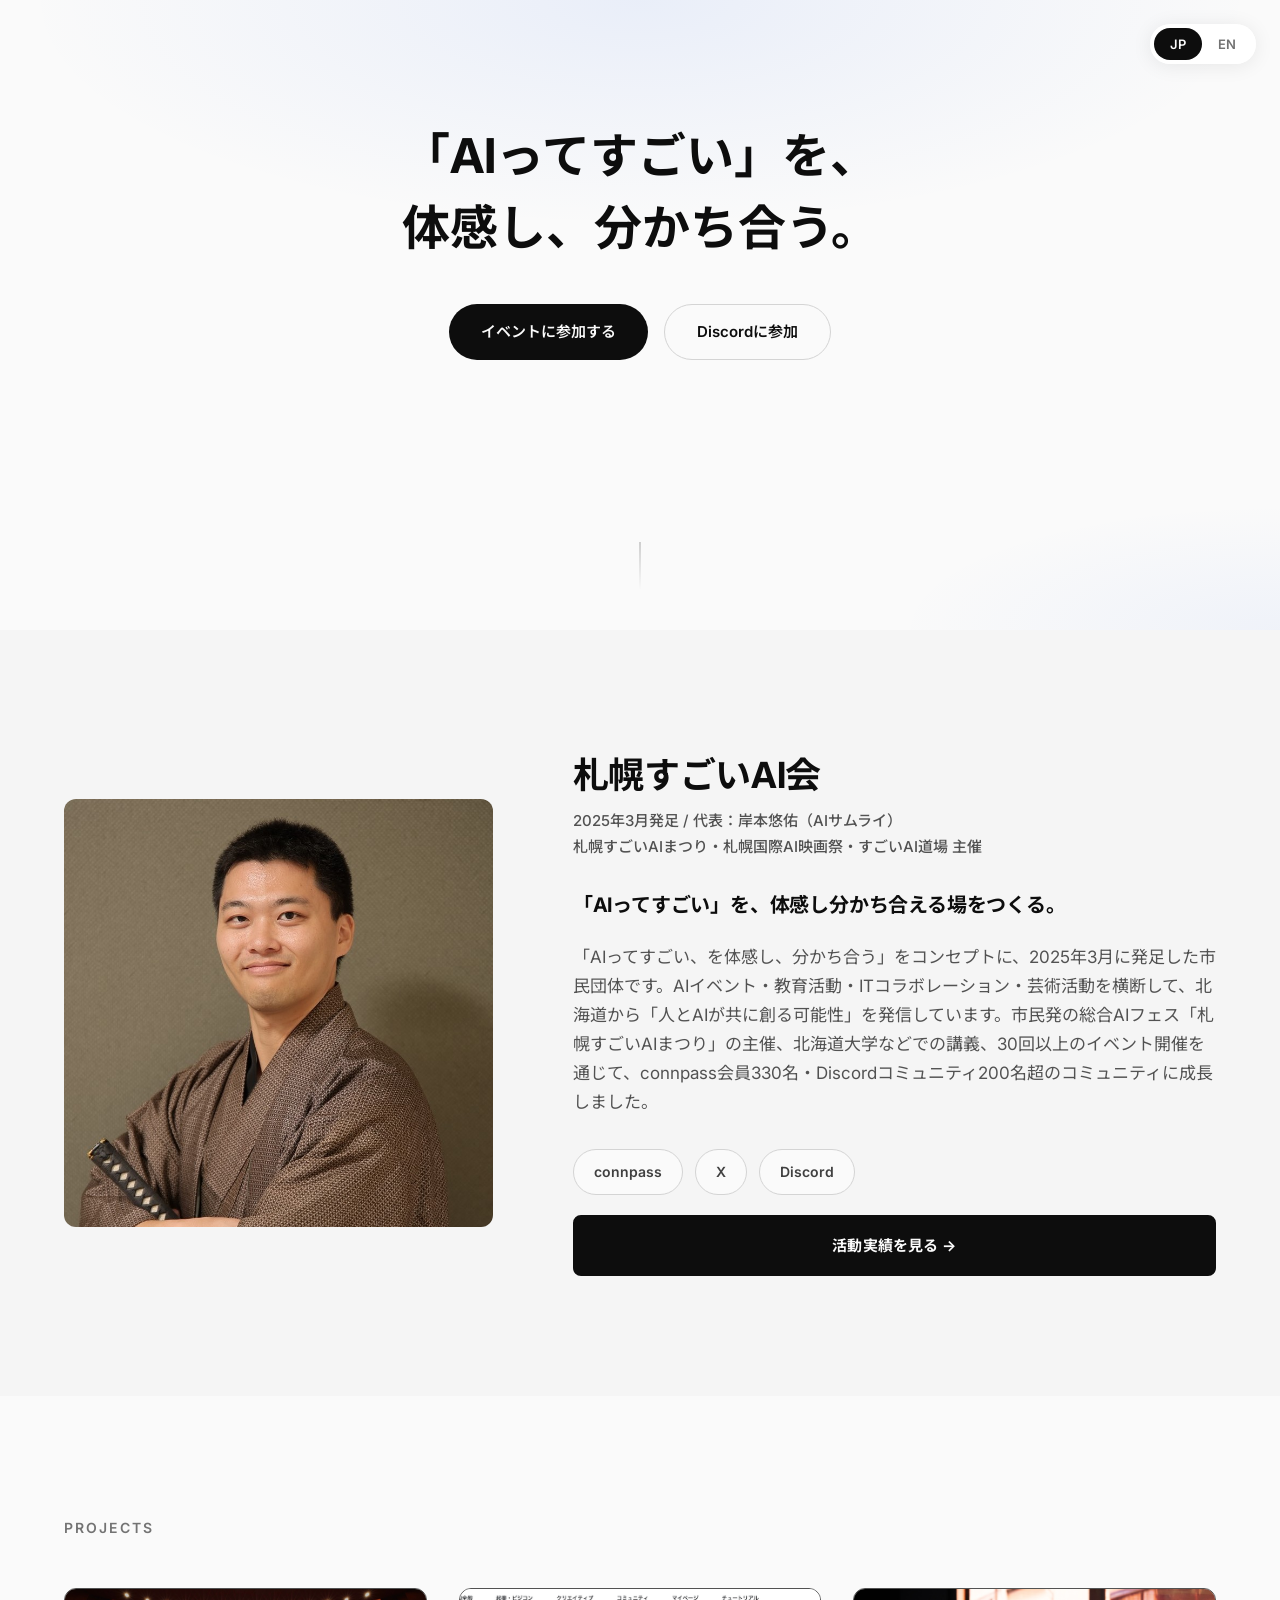
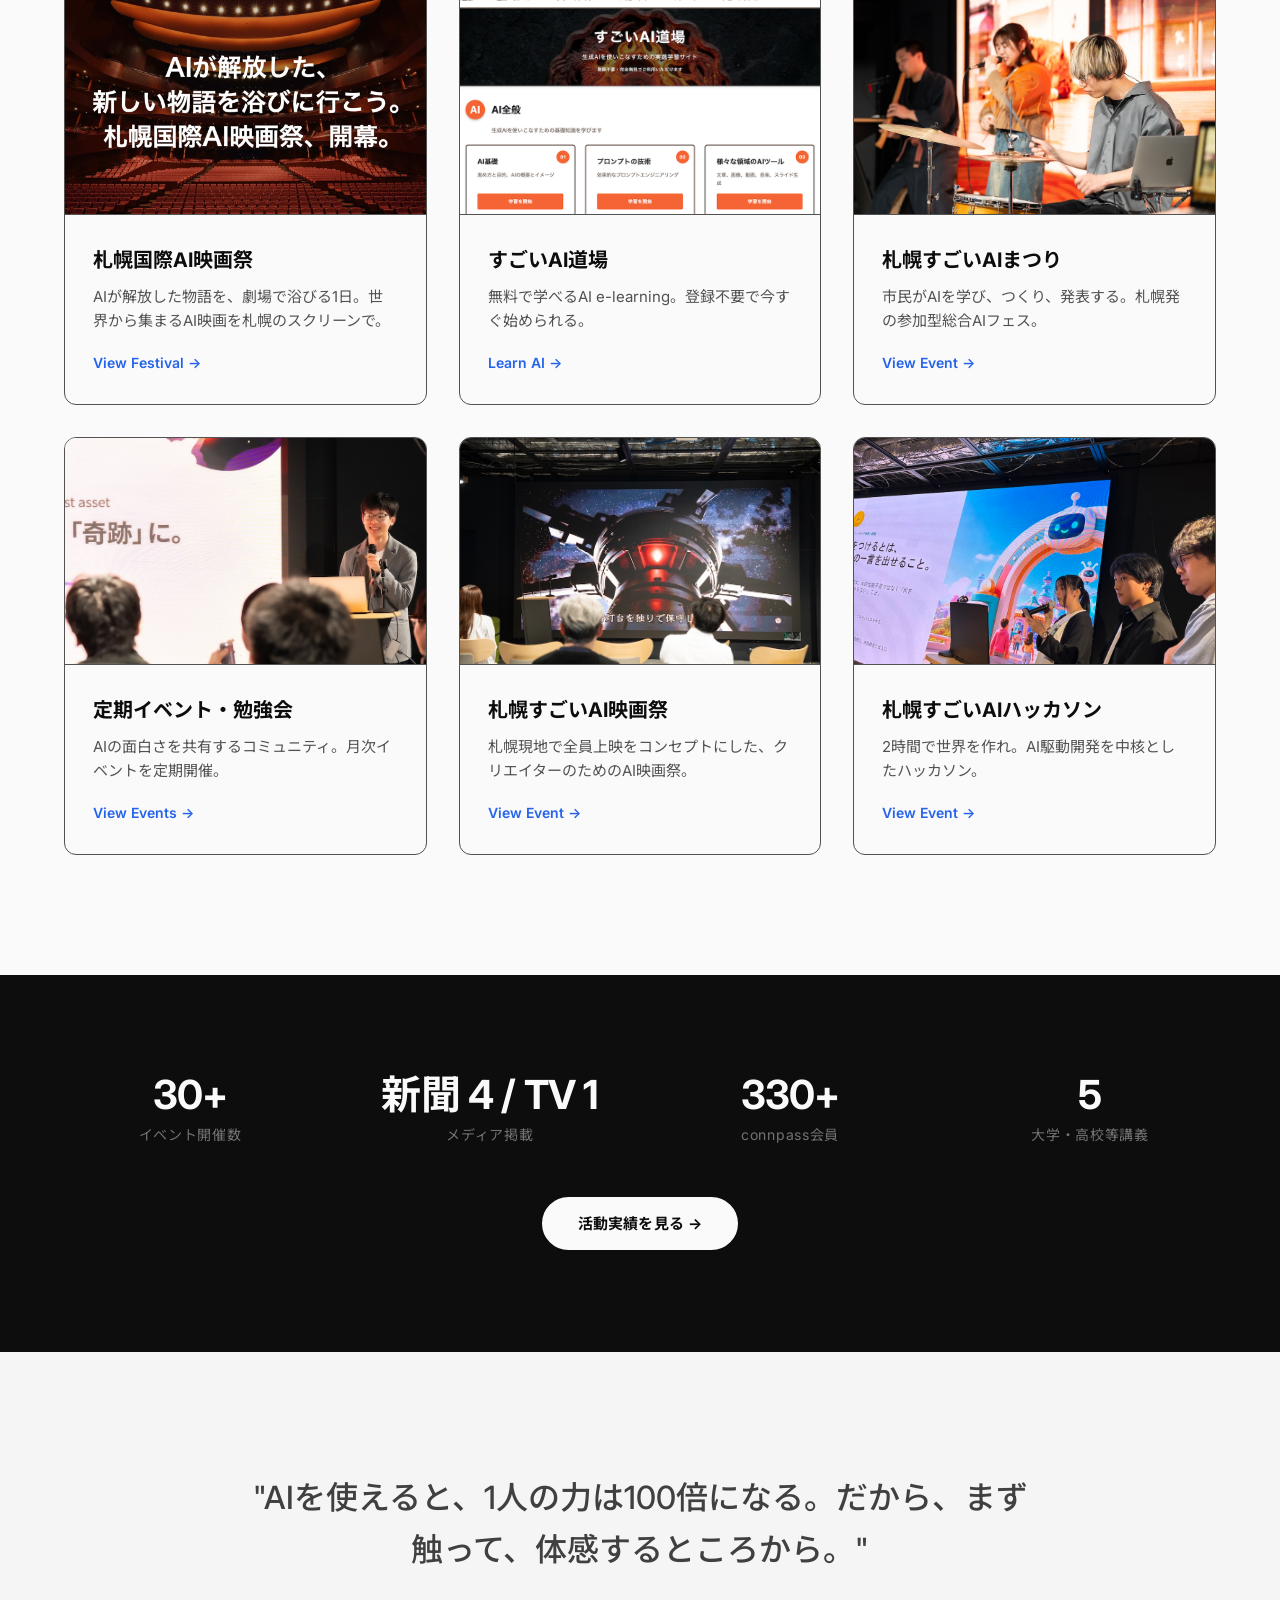
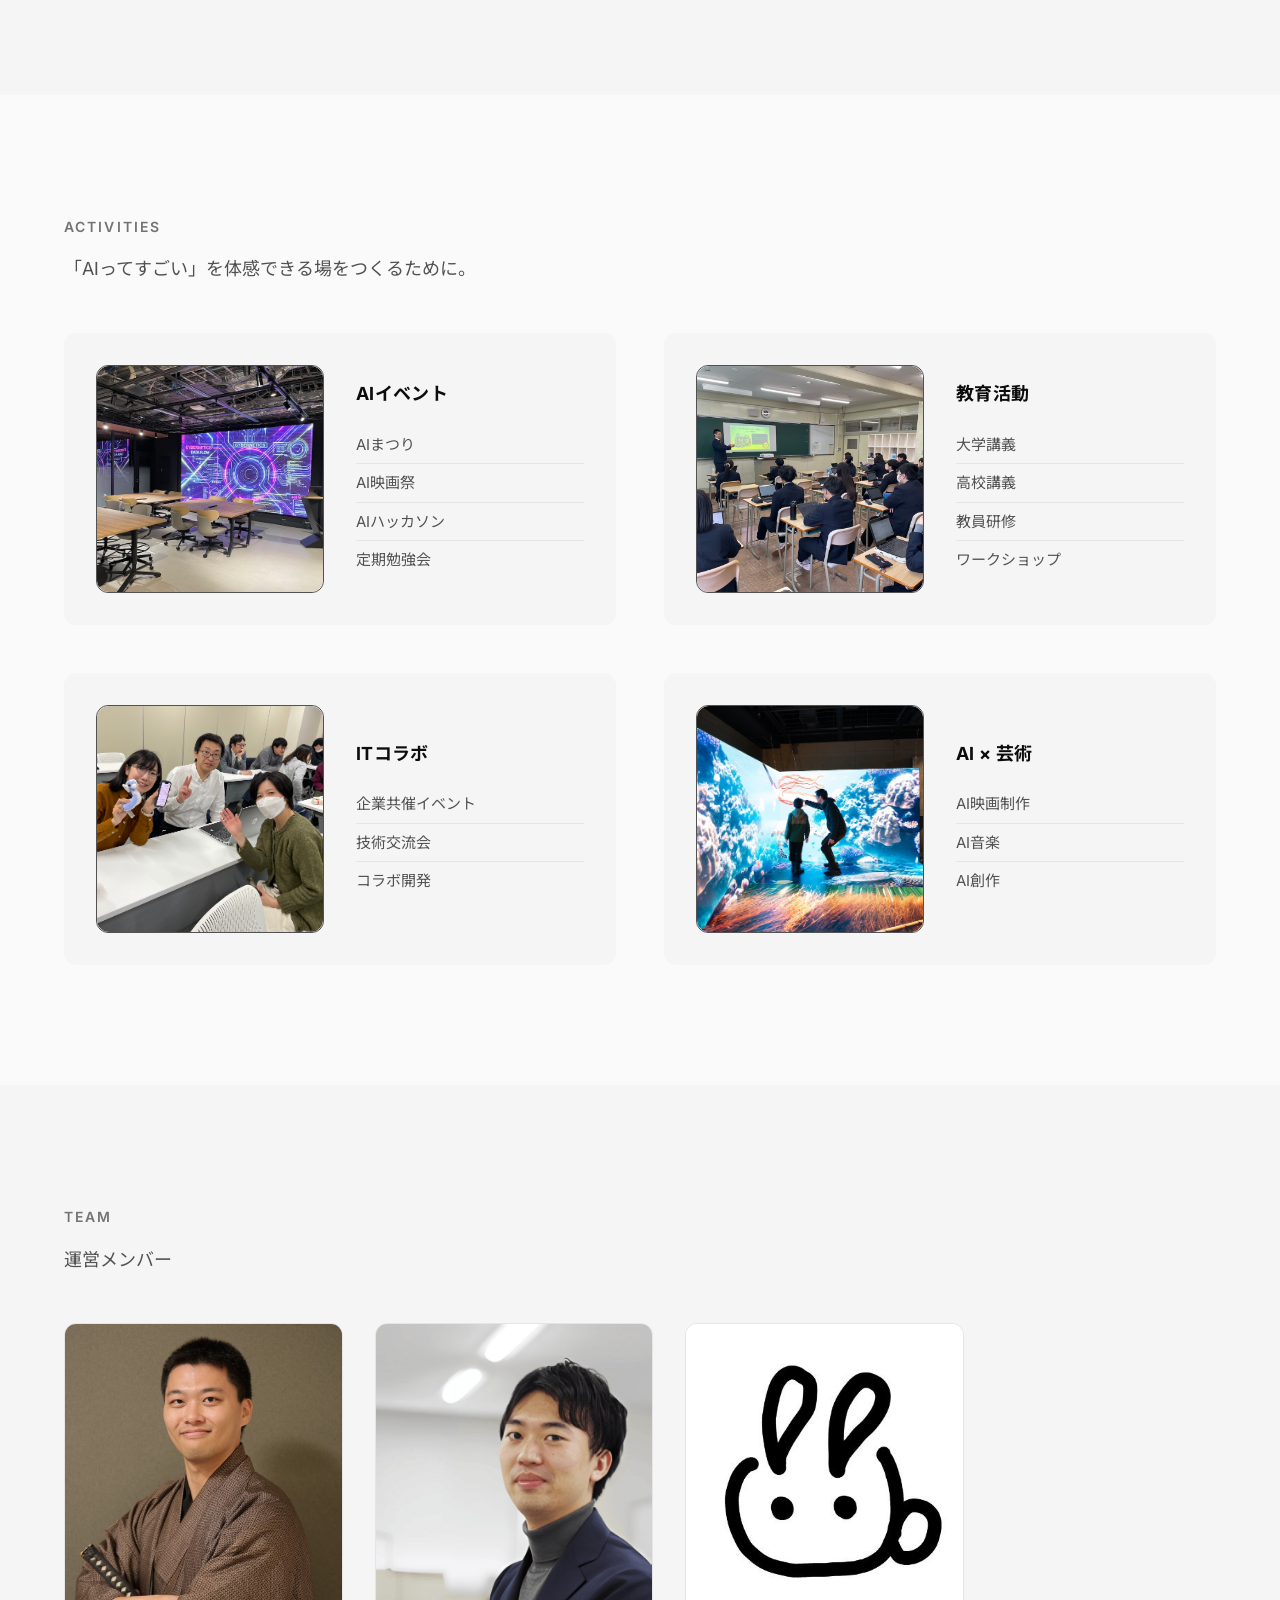
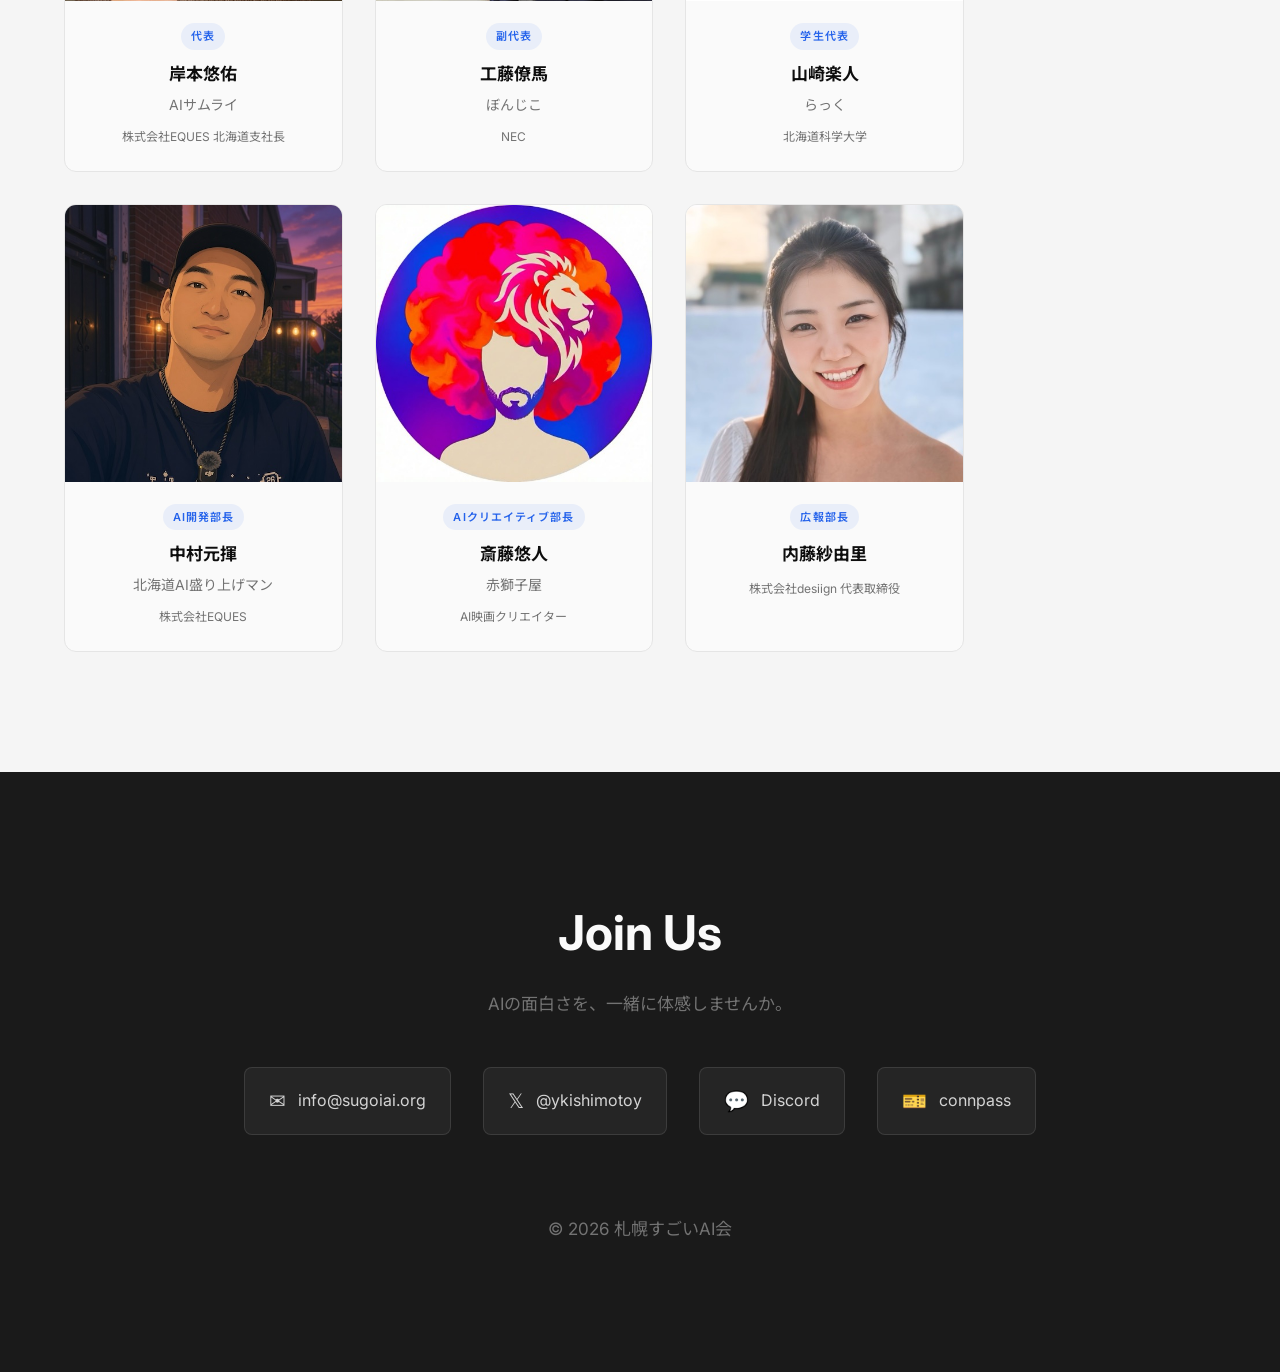
==== commit 04b8203c: "add Head of Hokkaido Branch" ====
--- a/index.html
+++ b/index.html
@@ -256,7 +256,7 @@
               <span class="member-role">代表</span>
               <h3 class="member-name">岸本悠佑</h3>
               <p class="member-nickname">AIサムライ</p>
-              <p class="member-affiliation">株式会社EQUES</p>
+              <p class="member-affiliation">株式会社EQUES 北海道支社長</p>
             </div>
           </a>
 
@@ -589,7 +589,7 @@
               <span class="member-role">Representative</span>
               <h3 class="member-name">Yusuke Kishimoto</h3>
               <p class="member-nickname">AI Samurai</p>
-              <p class="member-affiliation">EQUES Inc.</p>
+              <p class="member-affiliation">Head of Hokkaido Branch, EQUES Inc.</p>
             </div>
           </a>
 
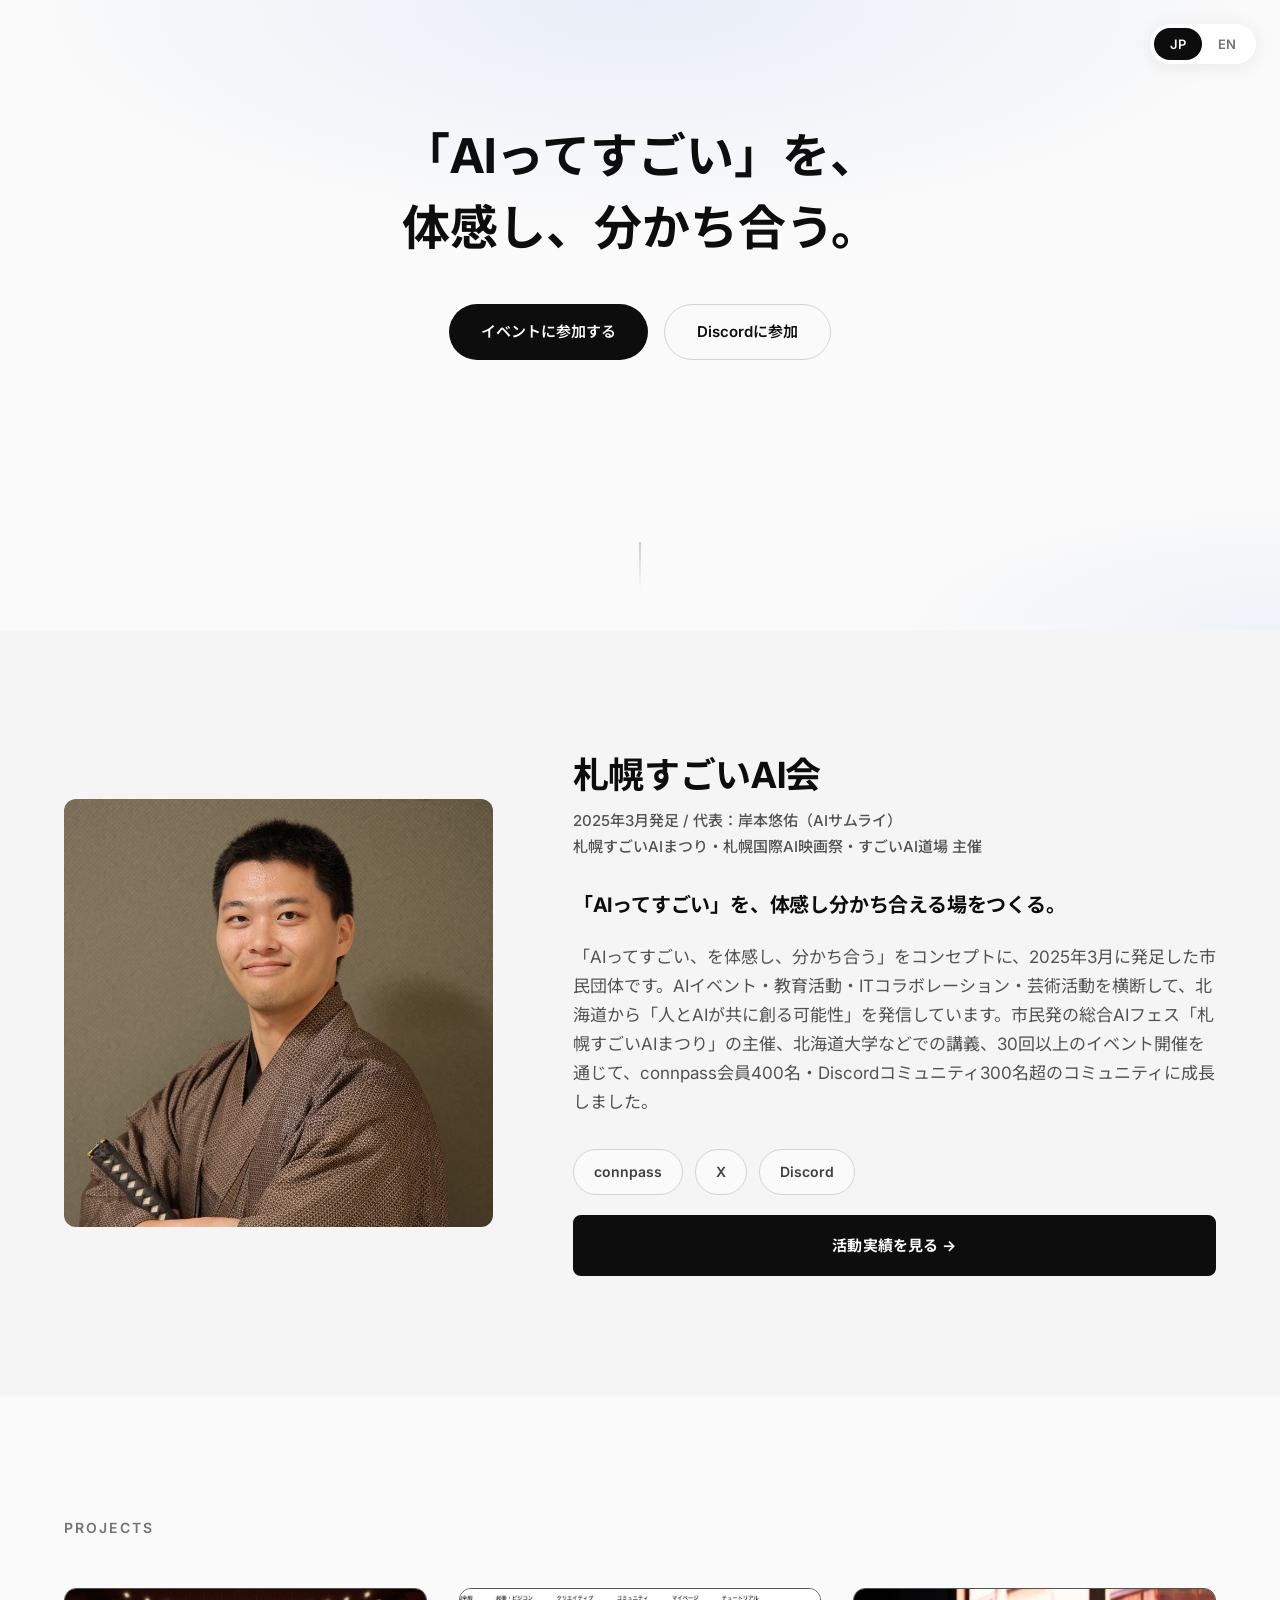
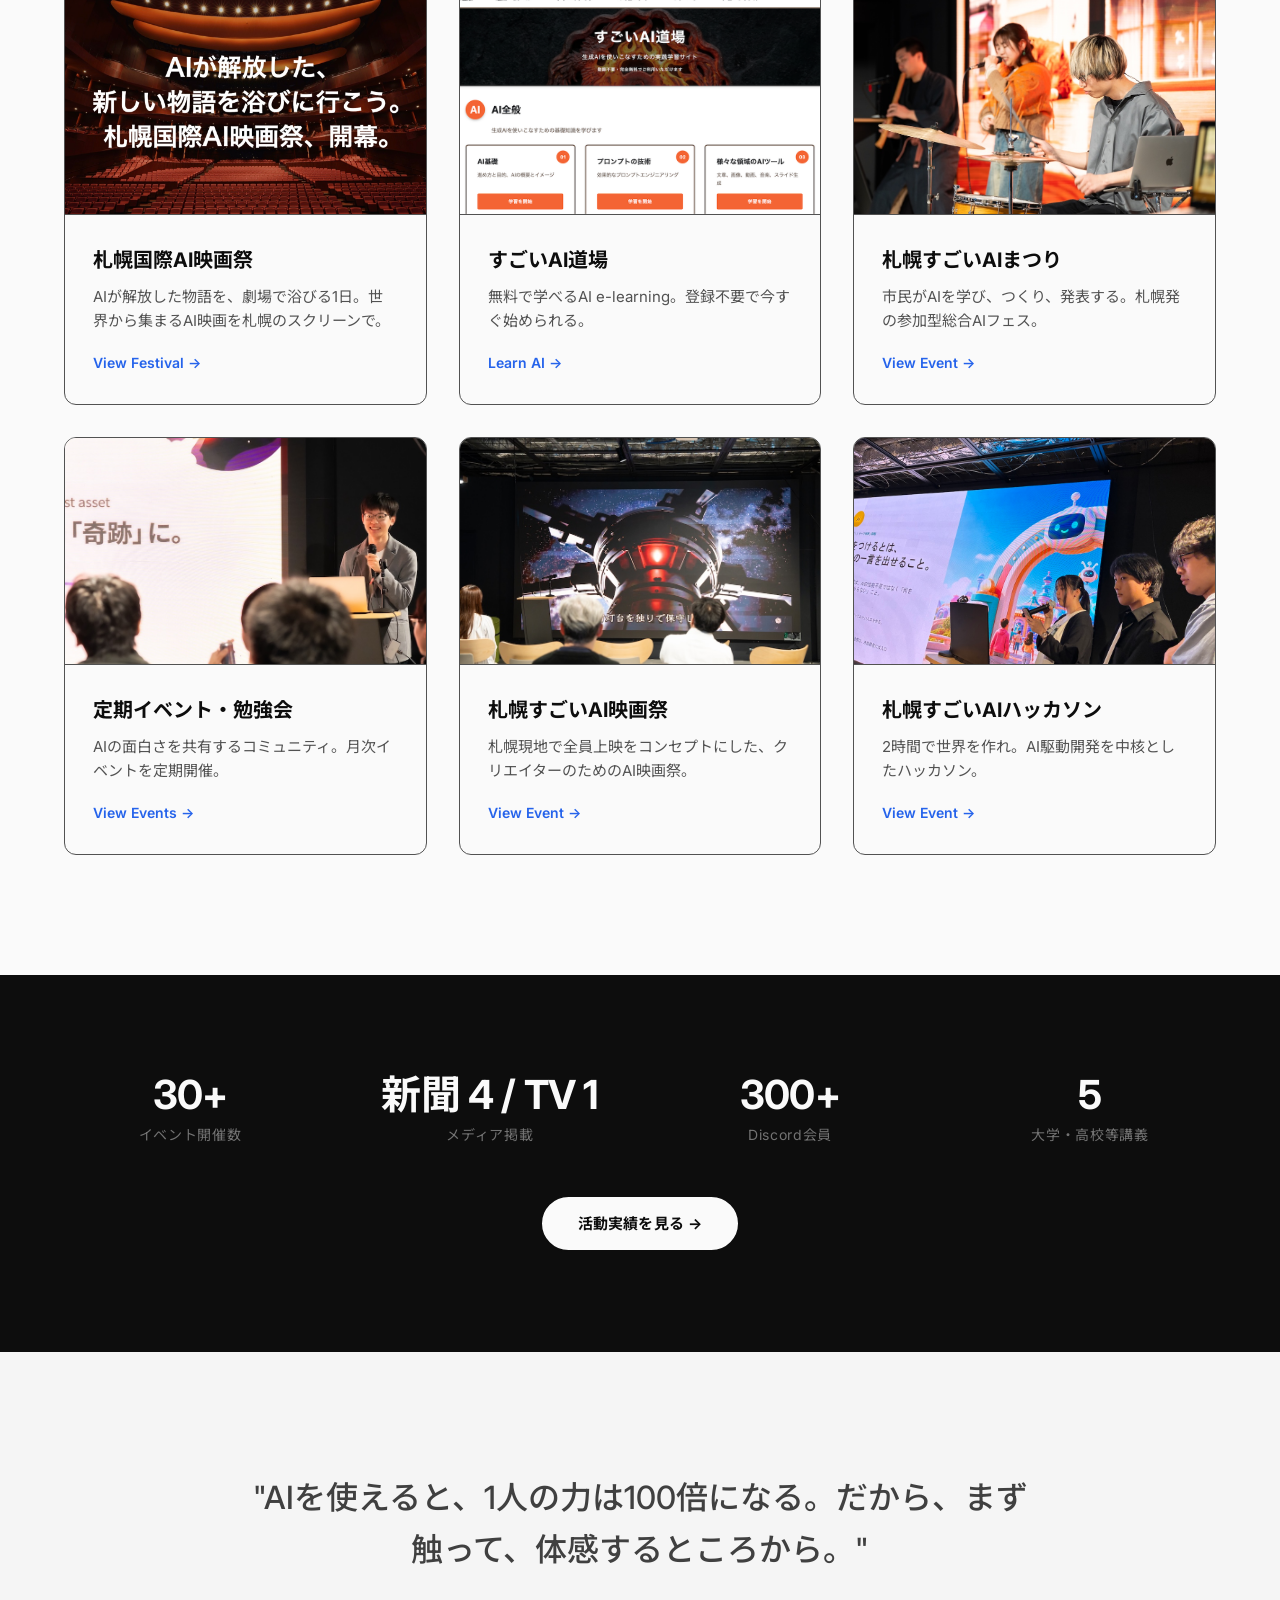
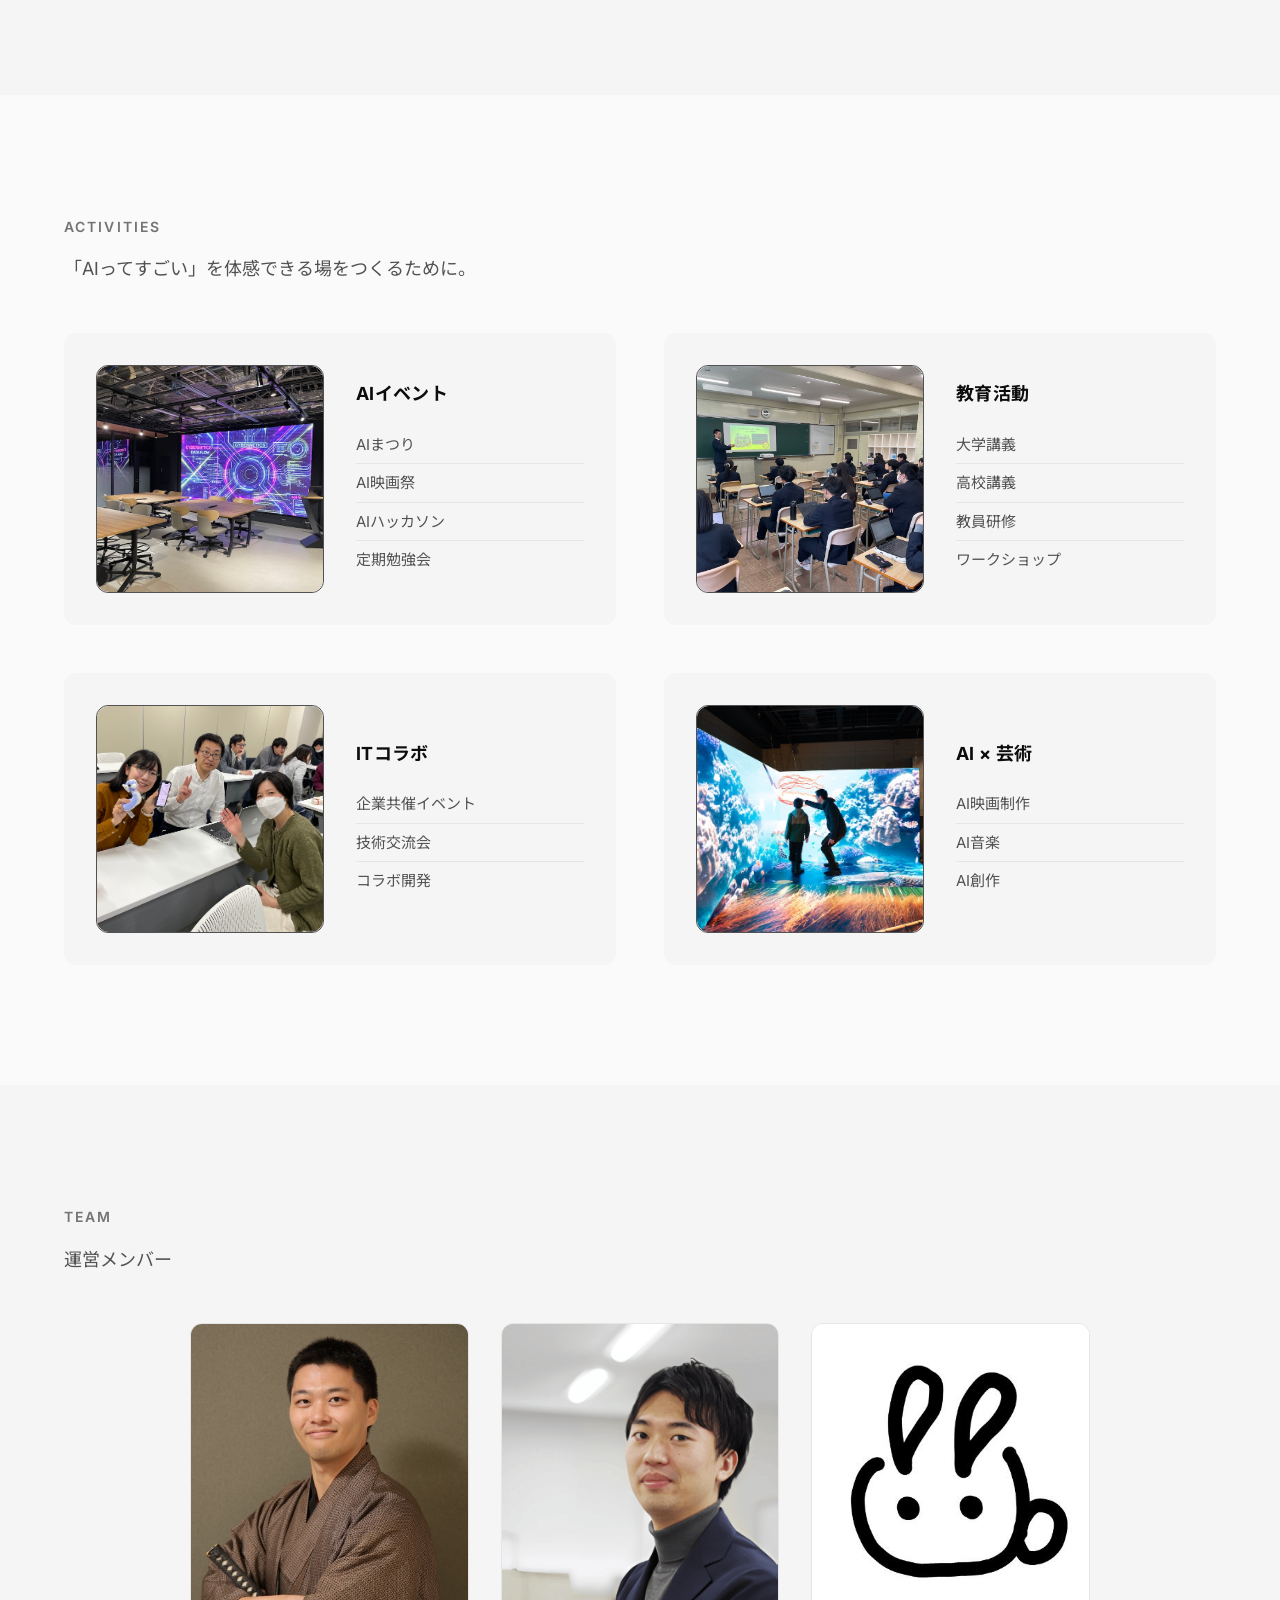
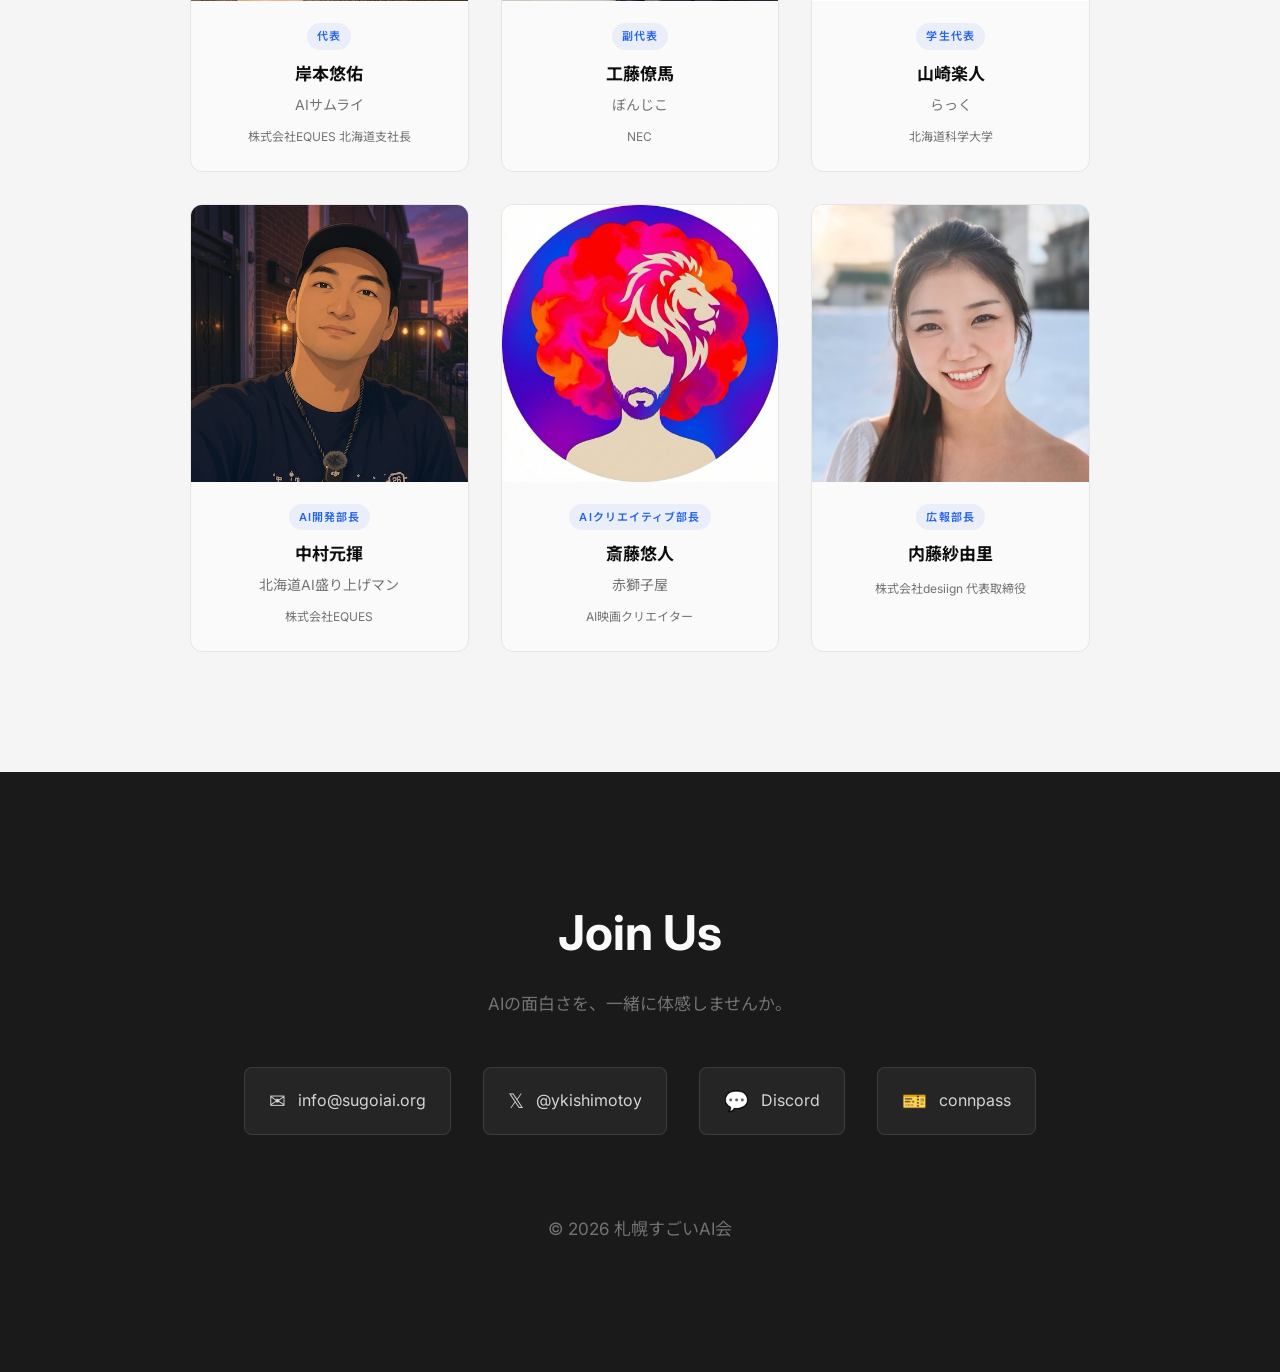
==== commit 3ba5f709: "add discord 300" ====
--- a/index.html
+++ b/index.html
@@ -51,7 +51,7 @@
             <p class="about-name">札幌すごいAI会</p>
             <p class="about-title">2025年3月発足 / 代表：岸本悠佑（AIサムライ）<br>札幌すごいAIまつり・札幌国際AI映画祭・すごいAI道場 主催</p>
             <h2>「AIってすごい」を、体感し分かち合える場をつくる。</h2>
-            <p>「AIってすごい、を体感し、分かち合う」をコンセプトに、2025年3月に発足した市民団体です。AIイベント・教育活動・ITコラボレーション・芸術活動を横断して、北海道から「人とAIが共に創る可能性」を発信しています。市民発の総合AIフェス「札幌すごいAIまつり」の主催、北海道大学などでの講義、30回以上のイベント開催を通じて、connpass会員330名・Discordコミュニティ200名超のコミュニティに成長しました。</p>
+            <p>「AIってすごい、を体感し、分かち合う」をコンセプトに、2025年3月に発足した市民団体です。AIイベント・教育活動・ITコラボレーション・芸術活動を横断して、北海道から「人とAIが共に創る可能性」を発信しています。市民発の総合AIフェス「札幌すごいAIまつり」の主催、北海道大学などでの講義、30回以上のイベント開催を通じて、connpass会員400名・Discordコミュニティ300名超のコミュニティに成長しました。</p>
             <div class="about-links">
               <a href="https://sapporo-sugoi-ai.connpass.com" target="_blank" rel="noopener">connpass</a>
               <a href="https://x.com/ykishimotoy" target="_blank" rel="noopener">X</a>
@@ -152,8 +152,8 @@
             <span class="number-label">メディア掲載</span>
           </div>
           <div class="number-item">
-            <span class="number">330+</span>
-            <span class="number-label">connpass会員</span>
+            <span class="number">300+</span>
+            <span class="number-label">Discord会員</span>
           </div>
           <div class="number-item">
             <span class="number">5</span>
@@ -384,7 +384,7 @@
             <p class="about-name">Sapporo Sugoi AI (札幌すごいAI会)</p>
             <p class="about-title">Founded March 2025 / Representative: Yusuke Kishimoto (AI Samurai)<br>Organizer, Sapporo Sugoi AI Festival, Sapporo International AI Film Festival & Sugoi AI Dojo</p>
             <h2>Creating spaces to experience and share the wonder of AI.</h2>
-            <p>Founded in March 2025 under the concept "Experience and share the wonder of AI," we are a citizen-led organization based in Sapporo, Hokkaido. Through AI events, educational activities, IT collaborations, and creative arts initiatives, we bring people together around the possibilities of AI. From organizing the Sapporo Sugoi AI Festival and lecturing at Hokkaido University, to hosting over 30 events, our community has grown to 330+ connpass members and 200+ Discord members.</p>
+            <p>Founded in March 2025 under the concept "Experience and share the wonder of AI," we are a citizen-led organization based in Sapporo, Hokkaido. Through AI events, educational activities, IT collaborations, and creative arts initiatives, we bring people together around the possibilities of AI. From organizing the Sapporo Sugoi AI Festival and lecturing at Hokkaido University, to hosting over 30 events, our community has grown to 400+ connpass members and 300+ Discord members.</p>
             <div class="about-links">
               <a href="https://sapporo-sugoi-ai.connpass.com" target="_blank" rel="noopener">connpass</a>
               <a href="https://x.com/ykishimotoy" target="_blank" rel="noopener">X</a>
@@ -485,8 +485,8 @@
             <span class="number-label">Media Coverage</span>
           </div>
           <div class="number-item">
-            <span class="number">330+</span>
-            <span class="number-label">Connpass Members</span>
+            <span class="number">300+</span>
+            <span class="number-label">Discord Members</span>
           </div>
           <div class="number-item">
             <span class="number">5</span>
--- a/styles.css
+++ b/styles.css
@@ -855,6 +855,7 @@
   grid-template-columns: repeat(3, 1fr);
   gap: 32px;
   max-width: 900px;
+  margin-inline: auto;
 }
 
 .member-card {
